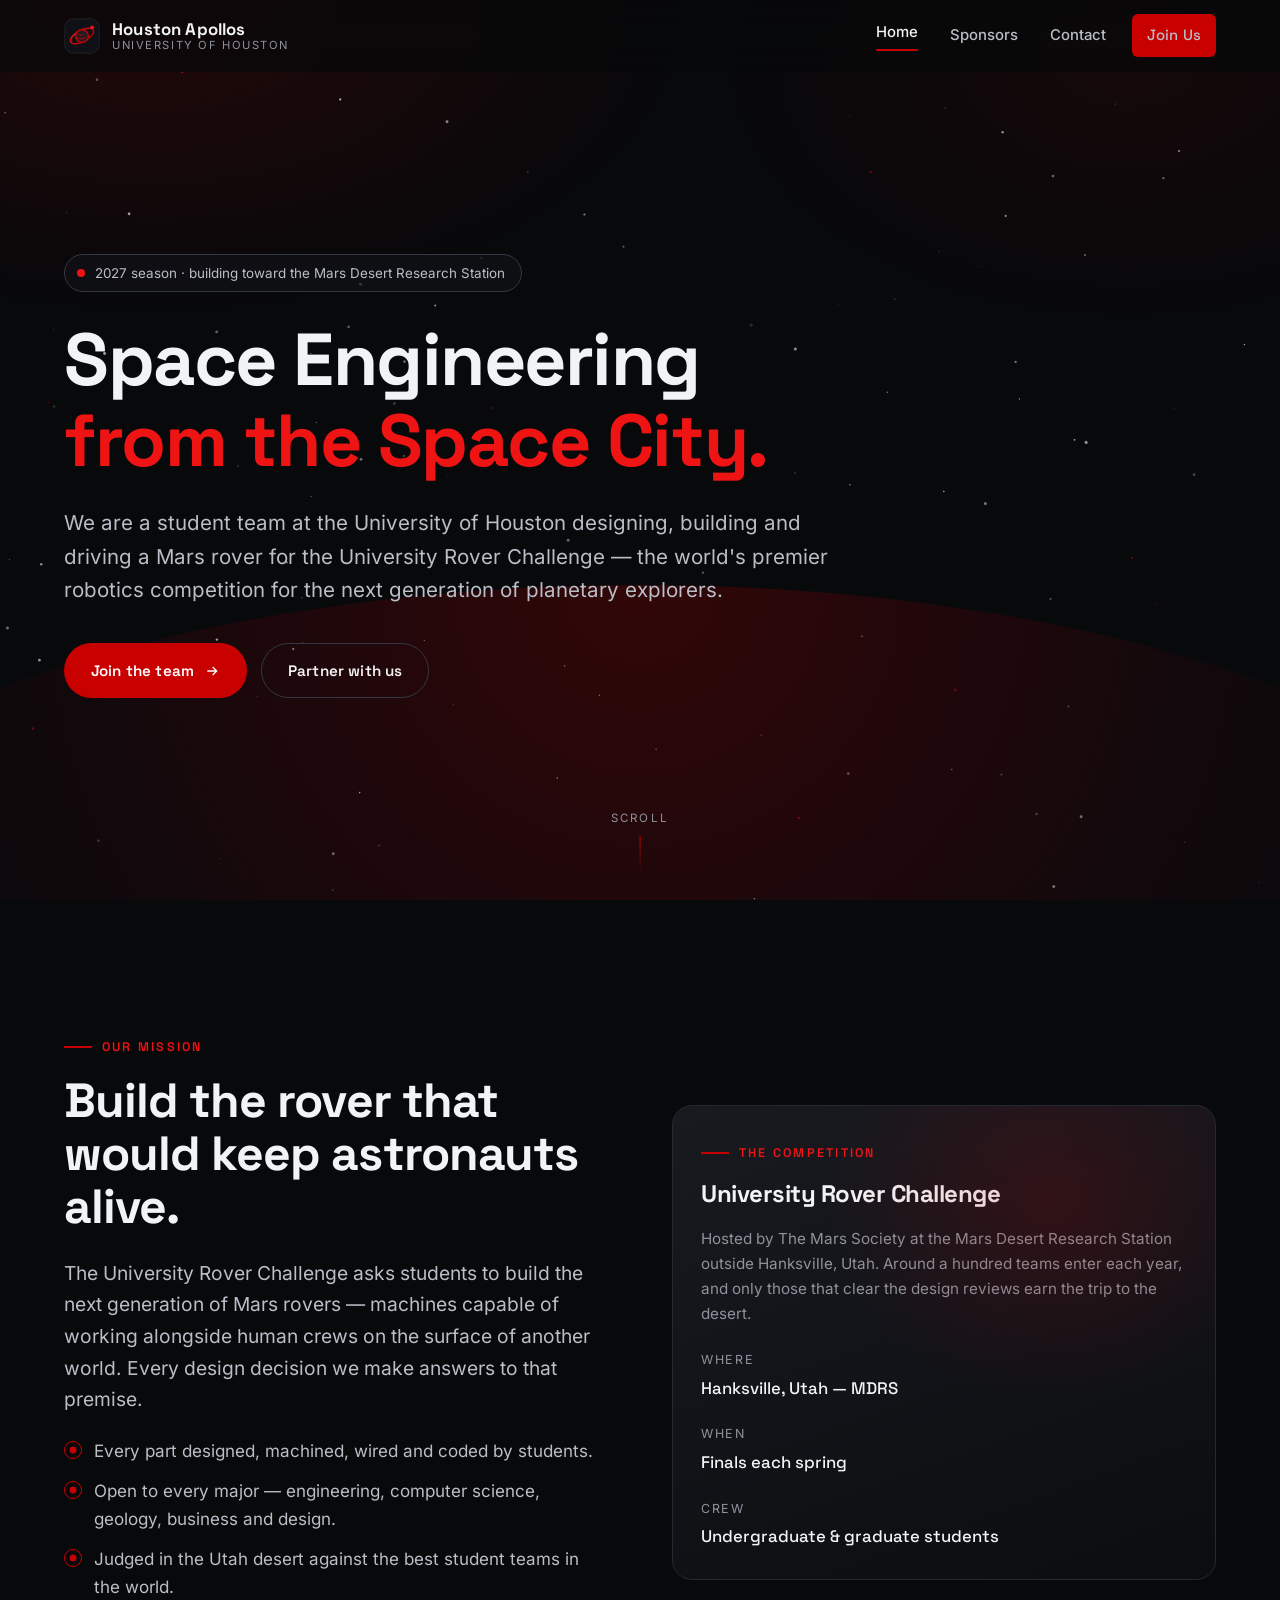
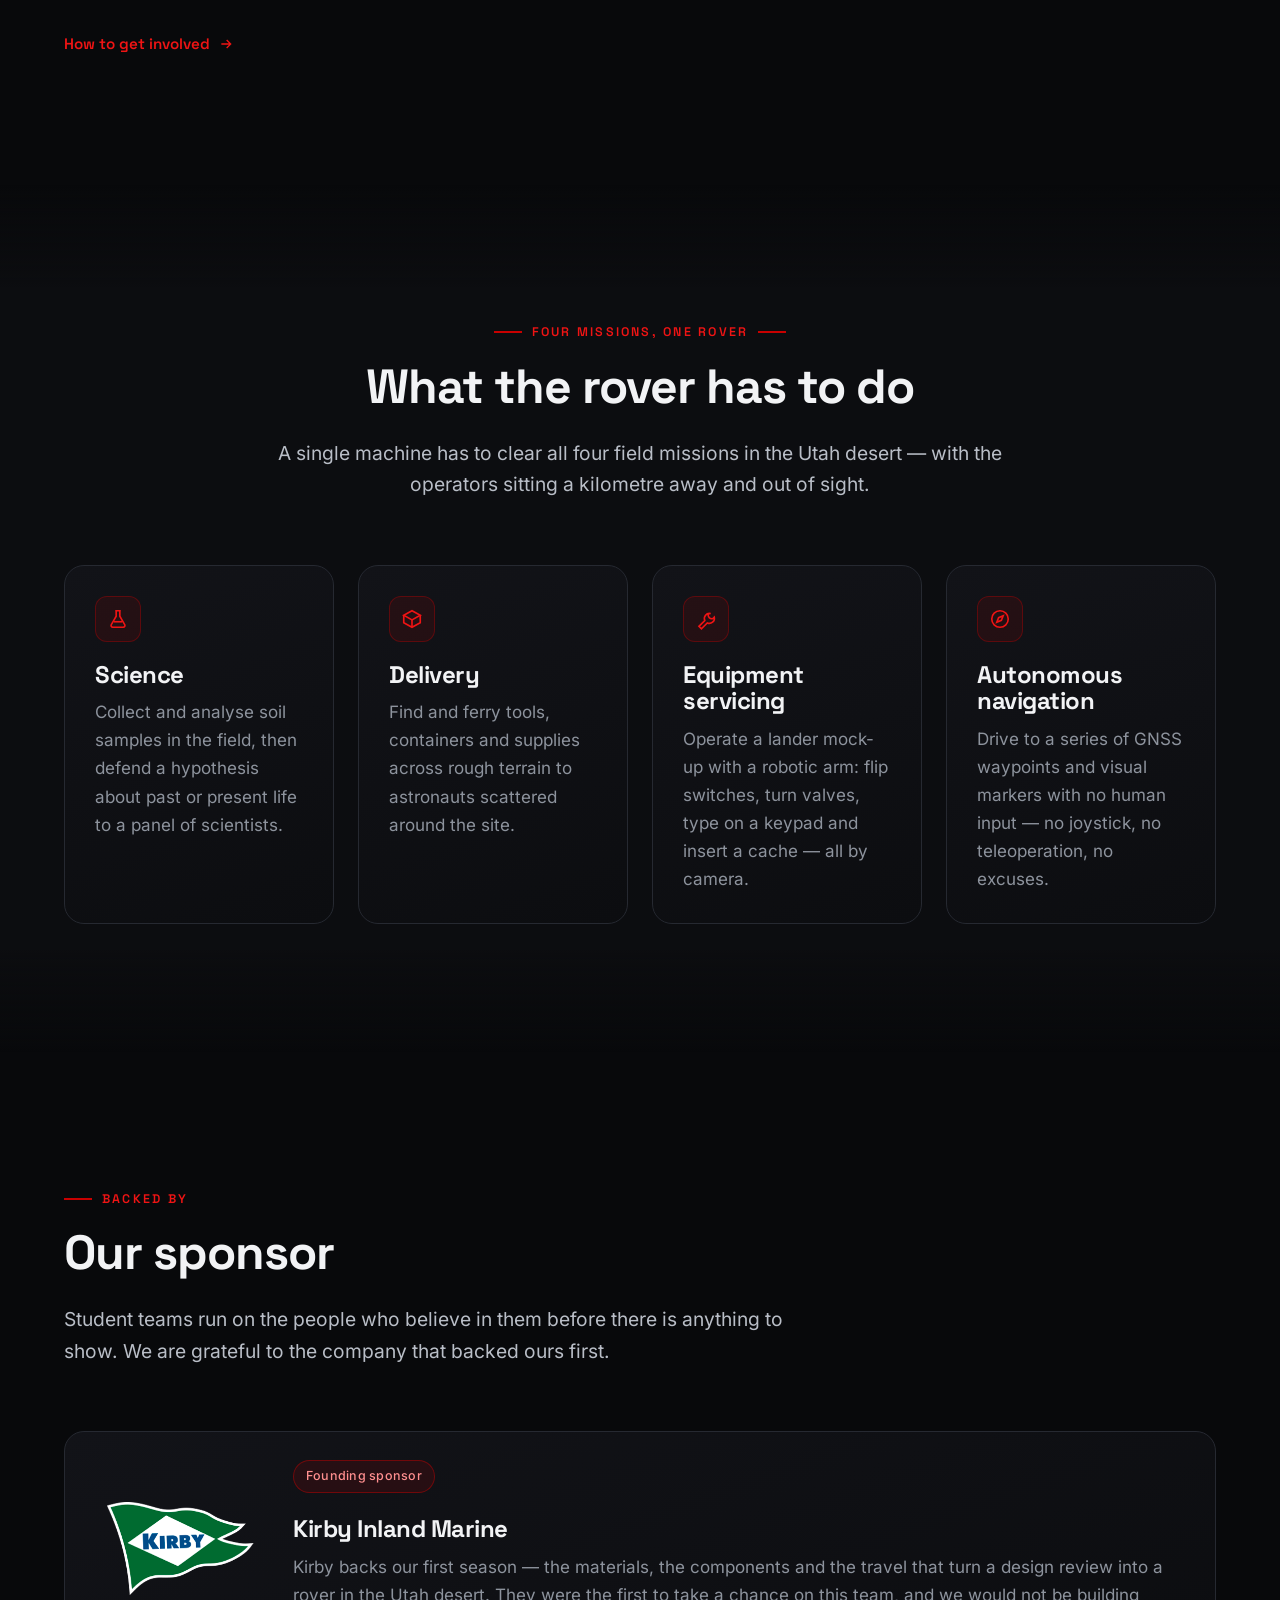
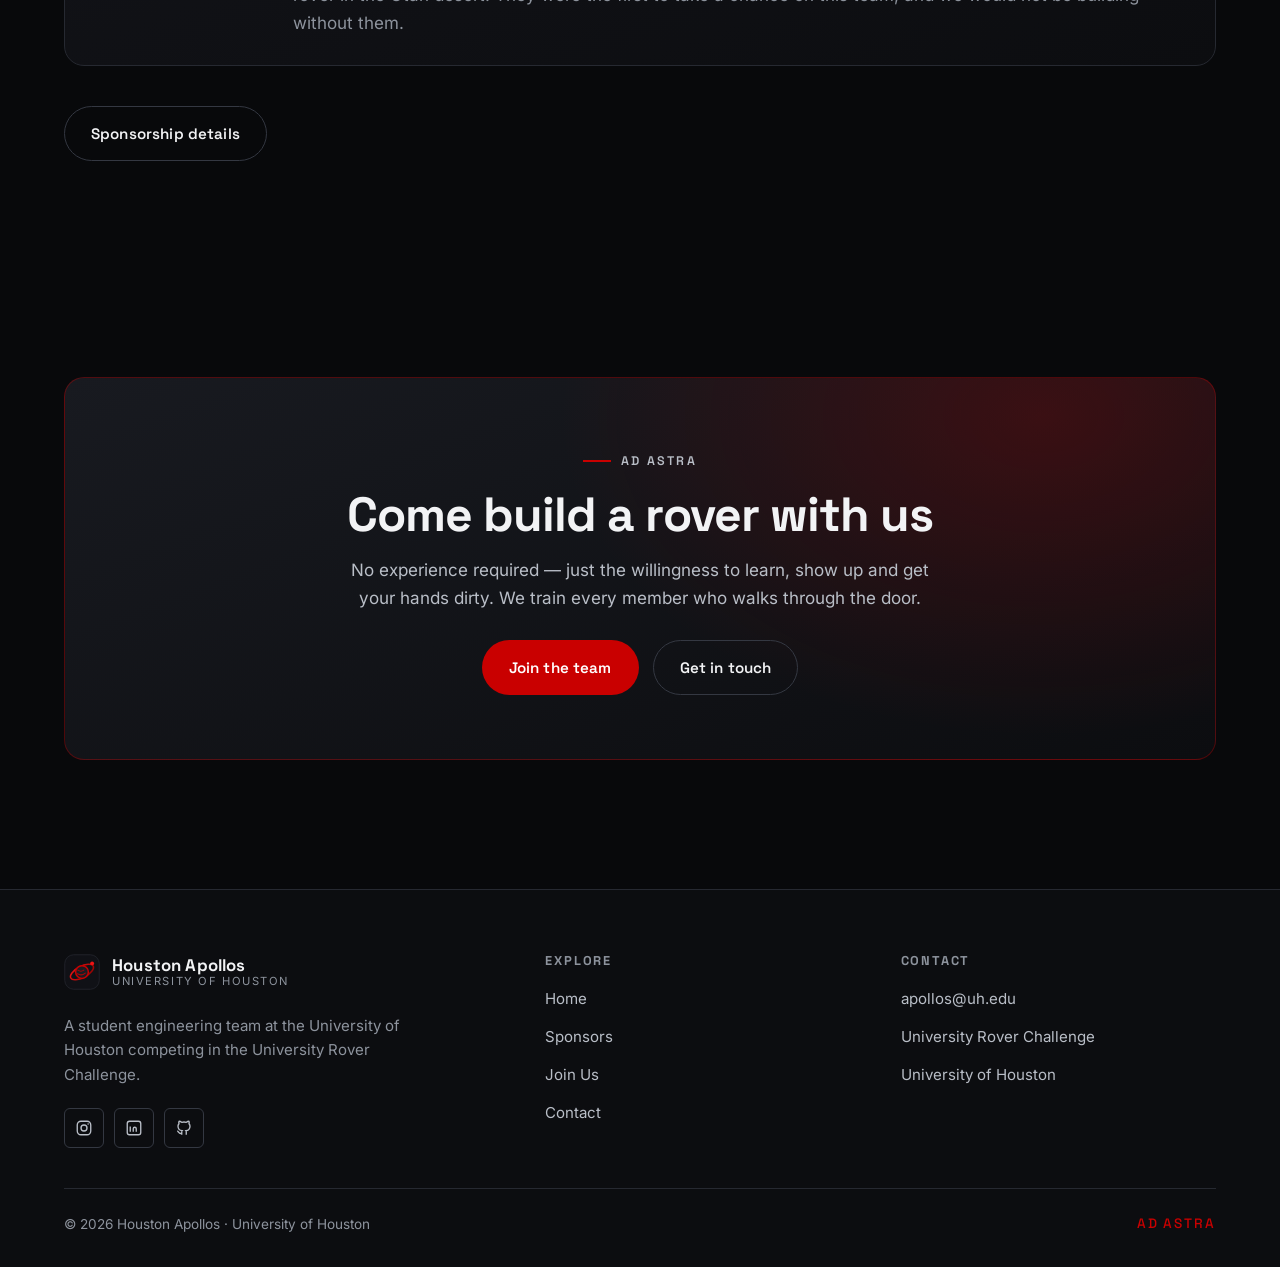
==== index.html @ 182a341e "Simplify to four pages, add Kirby Inland Marine Cuts the site back to Home, Sponsors, Join Us and Co" ====
<!doctype html>
<html lang="en">
<head>
<meta charset="utf-8">
<meta name="viewport" content="width=device-width, initial-scale=1">
<title>Houston Apollos — University of Houston Mars rover team</title>
<meta name="description" content="The University of Houston's student team building a Mars rover for the University Rover Challenge.">
<meta name="theme-color" content="#08090b">
<link rel="icon" href="assets/img/favicon.svg" type="image/svg+xml">

<!-- Social preview. EDIT: make og:image absolute once you have a domain. -->
<meta property="og:type" content="website">
<meta property="og:site_name" content="Houston Apollos">
<meta property="og:title" content="Houston Apollos — University of Houston Mars rover team">
<meta property="og:description" content="The University of Houston's student team building a Mars rover for the University Rover Challenge.">
<meta property="og:image" content="assets/img/social-card.png">
<meta property="og:image:width" content="1200">
<meta property="og:image:height" content="630">
<meta name="twitter:card" content="summary_large_image">

<link rel="preload" href="assets/fonts/inter-latin.woff2" as="font" type="font/woff2" crossorigin>
<link rel="preload" href="assets/fonts/space-grotesk-latin.woff2" as="font" type="font/woff2" crossorigin>
<link rel="stylesheet" href="assets/fonts/fonts.css">
<link rel="stylesheet" href="assets/css/style.css">
</head>
<body>
<a class="skip-link" href="#main">Skip to content</a>

<!-- ============ HEADER (keep this block in sync across all pages) ============ -->
<header class="site-header">
  <div class="container">
    <a class="brand" href="index.html">
      <img class="brand__mark" src="assets/img/logo.svg" alt="" width="36" height="36">
      <span class="brand__text">
        <span class="brand__name">Houston Apollos</span>
        <span class="brand__sub">University of Houston</span>
      </span>
    </a>
    <button class="nav-toggle" type="button" aria-expanded="false" aria-controls="primary-nav" aria-label="Open menu">
      <span></span>
    </button>
    <nav class="nav" id="primary-nav" aria-label="Primary">
      <a href="index.html" aria-current="page">Home</a>
      <a href="sponsors.html">Sponsors</a>
      <a href="contact.html">Contact</a>
      <a class="btn btn--sm header-cta" href="join.html">Join Us</a>
    </nav>
  </div>
</header>

<main id="main">

  <!-- ============ HERO ============ -->
  <section class="hero">
    <canvas class="hero__stars" aria-hidden="true"></canvas>
    <div class="container">
      <div class="hero__inner">
        <p class="hero__status">
          <span class="pulse" aria-hidden="true"></span>
          <!-- EDIT: current season status -->
          2027 season &middot; building toward the Mars Desert Research Station
        </p>
        <h1>
          Space Engineering
          <span class="accent">from the Space City.</span>
        </h1>
        <p class="hero__lead">
          We are a student team at the University of Houston designing, building and driving a
          Mars rover for the University Rover Challenge &mdash; the world's premier robotics
          competition for the next generation of planetary explorers.
        </p>
        <div class="btn-row">
          <a class="btn" href="join.html">
            Join the team
            <svg width="16" height="16" viewBox="0 0 24 24" fill="none" stroke="currentColor" stroke-width="2" aria-hidden="true"><path d="M5 12h14M13 6l6 6-6 6"/></svg>
          </a>
          <a class="btn btn--ghost" href="sponsors.html">Partner with us</a>
        </div>
      </div>
    </div>
    <a class="hero__scroll" href="#mission">
      <span>Scroll</span>
      <span class="line" aria-hidden="true"></span>
    </a>
  </section>

  <!-- ============ MISSION ============ -->
  <section class="section" id="mission">
    <div class="container">
      <div class="split">
        <div class="reveal">
          <p class="eyebrow">Our mission</p>
          <h2>Build the rover that would keep astronauts alive.</h2>
          <p class="lead">
            The University Rover Challenge asks students to build the next generation of
            Mars rovers &mdash; machines capable of working alongside human crews on the
            surface of another world. Every design decision we make answers to that premise.
          </p>
          <ul class="checklist">
            <li>Every part designed, machined, wired and coded by students.</li>
            <li>Open to every major &mdash; engineering, computer science, geology, business and design.</li>
            <li>Judged in the Utah desert against the best student teams in the world.</li>
          </ul>
          <a class="arrow-link" href="join.html">
            How to get involved
            <svg width="16" height="16" viewBox="0 0 24 24" fill="none" stroke="currentColor" stroke-width="2" aria-hidden="true"><path d="M5 12h14M13 6l6 6-6 6"/></svg>
          </a>
        </div>

        <div class="split__media reveal" data-delay="1">
          <p class="eyebrow">The competition</p>
          <h3 style="margin-bottom:18px">University Rover Challenge</h3>
          <p class="muted" style="font-size:.95rem">
            Hosted by The Mars Society at the Mars Desert Research Station outside
            Hanksville, Utah. Around a hundred teams enter each year, and only those that
            clear the design reviews earn the trip to the desert.
          </p>
          <dl class="contact-list" style="margin-top:24px">
            <div>
              <dt class="label">Where</dt>
              <dd class="value" style="margin:0">Hanksville, Utah &mdash; MDRS</dd>
            </div>
            <div>
              <dt class="label">When</dt>
              <dd class="value" style="margin:0">Finals each spring</dd>
            </div>
            <div>
              <dt class="label">Crew</dt>
              <dd class="value" style="margin:0">Undergraduate &amp; graduate students</dd>
            </div>
          </dl>
        </div>
      </div>
    </div>
  </section>

  <!-- ============ THE FOUR MISSIONS ============ -->
  <section class="section section--alt" id="missions">
    <div class="container">
      <div class="section-head section-head--center">
        <p class="eyebrow">Four missions, one rover</p>
        <h2>What the rover has to do</h2>
        <p class="lead" style="margin-inline:auto">
          A single machine has to clear all four field missions in the Utah desert &mdash;
          with the operators sitting a kilometre away and out of sight.
        </p>
      </div>

      <div class="grid grid--4">
        <article class="card reveal">
          <div class="card__icon" aria-hidden="true">
            <svg viewBox="0 0 24 24" fill="none" stroke="currentColor" stroke-width="1.8"><path d="M9 3h6M10 3v6l-5.5 9.5A2 2 0 0 0 6.2 21h11.6a2 2 0 0 0 1.7-2.5L14 9V3"/><path d="M7.5 15h9"/></svg>
          </div>
          <h3>Science</h3>
          <p class="muted">
            Collect and analyse soil samples in the field, then defend a hypothesis about
            past or present life to a panel of scientists.
          </p>
        </article>

        <article class="card reveal" data-delay="1">
          <div class="card__icon" aria-hidden="true">
            <svg viewBox="0 0 24 24" fill="none" stroke="currentColor" stroke-width="1.8"><path d="M21 8l-9-5-9 5 9 5 9-5z"/><path d="M3 8v8l9 5 9-5V8"/><path d="M12 13v8"/></svg>
          </div>
          <h3>Delivery</h3>
          <p class="muted">
            Find and ferry tools, containers and supplies across rough terrain to
            astronauts scattered around the site.
          </p>
        </article>

        <article class="card reveal" data-delay="2">
          <div class="card__icon" aria-hidden="true">
            <svg viewBox="0 0 24 24" fill="none" stroke="currentColor" stroke-width="1.8"><path d="M14.5 6.5a4 4 0 0 0 5 5L21 10a5.5 5.5 0 0 1-7.6 6.3L7 22.7 4.3 20l6.4-6.4A5.5 5.5 0 0 1 17 6l-2.5.5z"/></svg>
          </div>
          <h3>Equipment servicing</h3>
          <p class="muted">
            Operate a lander mock-up with a robotic arm: flip switches, turn valves,
            type on a keypad and insert a cache &mdash; all by camera.
          </p>
        </article>

        <article class="card reveal" data-delay="3">
          <div class="card__icon" aria-hidden="true">
            <svg viewBox="0 0 24 24" fill="none" stroke="currentColor" stroke-width="1.8"><circle cx="12" cy="12" r="9"/><path d="M15.5 8.5l-2 5-5 2 2-5 5-2z"/></svg>
          </div>
          <h3>Autonomous navigation</h3>
          <p class="muted">
            Drive to a series of GNSS waypoints and visual markers with no human input
            &mdash; no joystick, no teleoperation, no excuses.
          </p>
        </article>
      </div>
    </div>
  </section>

  <!-- ============ SPONSORS ============ -->
  <section class="section" id="sponsors">
    <div class="container">
      <div class="section-head">
        <p class="eyebrow">Backed by</p>
        <h2>Our sponsor</h2>
        <p class="lead">
          Student teams run on the people who believe in them before there is anything to
          show. We are grateful to the company that backed ours first.
        </p>
      </div>

      <div class="sponsor-wall">
        <article class="sponsor reveal">
          <a class="sponsor__logo" href="https://www.kirbycorp.com/" rel="noopener">
            <!-- EDIT: confirm the URL Kirby would like their logo to link to. -->
            <img src="assets/img/sponsors/kirby-inland-marine.png" alt="Kirby Inland Marine"
                 width="292" height="184" loading="lazy">
          </a>
          <div class="sponsor__body">
            <p class="tag tag--scarlet">Founding sponsor</p>
            <h3>Kirby Inland Marine</h3>
            <p class="muted">
              Kirby backs our first season &mdash; the materials, the components and the
              travel that turn a design review into a rover in the Utah desert. They were
              the first to take a chance on this team, and we would not be building
              without them.
            </p>
          </div>
        </article>
      </div>

      <div class="btn-row" style="margin-top:40px">
        <a class="btn btn--ghost" href="sponsors.html">Sponsorship details</a>
      </div>
    </div>
  </section>

  <!-- ============ CTA ============ -->
  <section class="section section--tight">
    <div class="container">
      <div class="cta-band reveal">
        <p class="eyebrow" style="justify-content:center">Ad astra</p>
        <h2>Come build a rover with us</h2>
        <p>
          No experience required &mdash; just the willingness to learn, show up and get your
          hands dirty. We train every member who walks through the door.
        </p>
        <div class="btn-row">
          <a class="btn" href="join.html">Join the team</a>
          <a class="btn btn--ghost" href="contact.html">Get in touch</a>
        </div>
      </div>
    </div>
  </section>

</main>

<!-- ============ FOOTER (keep this block in sync across all pages) ============ -->
<footer class="site-footer">
  <div class="container">
    <div class="footer-grid">
      <div class="footer-about">
        <a class="brand" href="index.html">
          <img class="brand__mark" src="assets/img/logo.svg" alt="" width="36" height="36">
          <span class="brand__text">
            <span class="brand__name">Houston Apollos</span>
            <span class="brand__sub">University of Houston</span>
          </span>
        </a>
        <p>
          A student engineering team at the University of Houston competing in the
          University Rover Challenge.
        </p>
        <!-- EDIT: point these at your real accounts, or delete the ones you don't use. -->
        <div class="socials">
          <a href="#" aria-label="Instagram">
            <svg viewBox="0 0 24 24" fill="none" stroke="currentColor" stroke-width="1.8"><rect x="3" y="3" width="18" height="18" rx="5"/><circle cx="12" cy="12" r="4"/><circle cx="17.5" cy="6.5" r="1" fill="currentColor" stroke="none"/></svg>
          </a>
          <a href="#" aria-label="LinkedIn">
            <svg viewBox="0 0 24 24" fill="none" stroke="currentColor" stroke-width="1.8"><rect x="3" y="3" width="18" height="18" rx="3"/><path d="M7 10v7M7 7v.01M11 17v-4a2 2 0 0 1 4 0v4"/></svg>
          </a>
          <a href="#" aria-label="GitHub">
            <svg viewBox="0 0 24 24" fill="none" stroke="currentColor" stroke-width="1.8"><path d="M9 19c-4 1.5-4-2.5-6-3m12 5v-3.5c0-1 .1-1.4-.5-2 2.8-.3 5.5-1.4 5.5-6a4.6 4.6 0 0 0-1.3-3.2 4.2 4.2 0 0 0-.1-3.2s-1.1-.3-3.5 1.3a12 12 0 0 0-6.2 0C6.5 2.8 5.4 3.1 5.4 3.1a4.2 4.2 0 0 0-.1 3.2A4.6 4.6 0 0 0 4 9.5c0 4.6 2.7 5.7 5.5 6-.6.6-.6 1.2-.5 2V21"/></svg>
          </a>
        </div>
      </div>

      <div>
        <h4>Explore</h4>
        <ul class="footer-links">
          <li><a href="index.html">Home</a></li>
          <li><a href="sponsors.html">Sponsors</a></li>
          <li><a href="join.html">Join Us</a></li>
          <li><a href="contact.html">Contact</a></li>
        </ul>
      </div>

      <div>
        <h4>Contact</h4>
        <ul class="footer-links">
          <!-- EDIT: real email address -->
          <li><a href="mailto:apollos@uh.edu">apollos@uh.edu</a></li>
          <li><a href="https://urc.marssociety.org/" rel="noopener">University Rover Challenge</a></li>
          <li><a href="https://www.uh.edu/" rel="noopener">University of Houston</a></li>
        </ul>
      </div>
    </div>

    <div class="footer-bottom">
      <span>&copy; <span data-year>2026</span> Houston Apollos &middot; University of Houston</span>
      <span class="motto">Ad astra</span>
    </div>
  </div>
</footer>

<script src="assets/js/main.js" defer></script>
</body>
</html>
---- assets/fonts/fonts.css ----
/* Self-hosted webfonts.

   No third-party CDN: the site renders identically on a locked-down campus
   network, and loading type no longer tells another server who is reading
   the page.

   Both families are variable fonts, so one file covers every weight we use
   — hence the ranges below rather than a file per weight. The latin-ext
   faces are only fetched if a visitor hits a character in that range, so
   English pages download just the two latin files (~70 KB total).

   Inter — SIL Open Font License 1.1 — https://github.com/rsms/inter
   Space Grotesk — SIL Open Font License 1.1 — https://github.com/floriankarsten/space-grotesk

   To refresh: see "Fonts" in README.md
*/

@font-face {
  font-family: 'Inter';
  font-style: normal;
  font-weight: 400 600;   /* variable weight axis */
  font-display: swap;
  src: url('inter-latin-ext.woff2') format('woff2');
  unicode-range: U+0100-02BA, U+02BD-02C5, U+02C7-02CC, U+02CE-02D7, U+02DD-02FF, U+0304, U+0308, U+0329, U+1D00-1DBF, U+1E00-1E9F, U+1EF2-1EFF, U+2020, U+20A0-20AB, U+20AD-20C0, U+2113, U+2C60-2C7F, U+A720-A7FF;
}

@font-face {
  font-family: 'Inter';
  font-style: normal;
  font-weight: 400 600;   /* variable weight axis */
  font-display: swap;
  src: url('inter-latin.woff2') format('woff2');
  unicode-range: U+0000-00FF, U+0131, U+0152-0153, U+02BB-02BC, U+02C6, U+02DA, U+02DC, U+0304, U+0308, U+0329, U+2000-206F, U+20AC, U+2122, U+2191, U+2193, U+2212, U+2215, U+FEFF, U+FFFD;
}

@font-face {
  font-family: 'Space Grotesk';
  font-style: normal;
  font-weight: 500 700;   /* variable weight axis */
  font-display: swap;
  src: url('space-grotesk-latin-ext.woff2') format('woff2');
  unicode-range: U+0100-02BA, U+02BD-02C5, U+02C7-02CC, U+02CE-02D7, U+02DD-02FF, U+0304, U+0308, U+0329, U+1D00-1DBF, U+1E00-1E9F, U+1EF2-1EFF, U+2020, U+20A0-20AB, U+20AD-20C0, U+2113, U+2C60-2C7F, U+A720-A7FF;
}

@font-face {
  font-family: 'Space Grotesk';
  font-style: normal;
  font-weight: 500 700;   /* variable weight axis */
  font-display: swap;
  src: url('space-grotesk-latin.woff2') format('woff2');
  unicode-range: U+0000-00FF, U+0131, U+0152-0153, U+02BB-02BC, U+02C6, U+02DA, U+02DC, U+0304, U+0308, U+0329, U+2000-206F, U+20AC, U+2122, U+2191, U+2193, U+2212, U+2215, U+FEFF, U+FFFD;
}
---- assets/css/style.css ----
/* ==========================================================================
   Houston Apollos — University of Houston
   Global stylesheet. No build step, no dependencies.

   Contents
   01. Tokens & reset
   02. Typography & layout primitives
   03. Buttons, tags, links
   04. Header / navigation
   05. Hero
   06. Sections & cards
   07. Sponsors
   08. Join & contact (steps, FAQ, form)
   09. Footer
   10. Motion & responsive
   ========================================================================== */

/* 01. Tokens & reset ------------------------------------------------------ */

:root {
  /* Brand red. Note: UH's official scarlet is #C8102E — this is a punchier,
     purer red chosen for the site. Put the official value back here if you
     ever need to match university brand collateral exactly; everything else
     on the site follows this one token. */
  --scarlet: #c90000;
  --scarlet-bright: #ef1414;
  --scarlet-deep: #8e0000;
  --scarlet-glow: rgba(201, 0, 0, 0.35);

  /* Neutrals */
  --black: #08090b;
  --surface-0: #0c0d10;
  --surface-1: #121318;
  --surface-2: #181a20;
  --surface-3: #1f222a;
  --border: #262931;
  --border-strong: #343842;

  /* Text */
  --text: #f2f3f5;
  --text-dim: #b9bec7;
  --muted: #8d939d;

  /* Type */
  --font-display: "Space Grotesk", "Segoe UI", system-ui, sans-serif;
  --font-body: "Inter", system-ui, -apple-system, "Segoe UI", sans-serif;

  /* Shape & depth */
  --r-sm: 6px;
  --r: 12px;
  --r-lg: 20px;
  --shadow: 0 18px 40px -20px rgba(0, 0, 0, 0.9);
  --shadow-glow: 0 0 0 1px rgba(201, 0, 0, 0.35), 0 20px 50px -25px var(--scarlet-glow);

  /* Layout */
  --container: 1200px;
  --gutter: 24px;
  --header-h: 72px;
}

*,
*::before,
*::after {
  box-sizing: border-box;
}

html {
  scroll-behavior: smooth;
  scroll-padding-top: calc(var(--header-h) + 16px);
  -webkit-text-size-adjust: 100%;
}

body {
  margin: 0;
  background-color: var(--black);
  color: var(--text);
  font-family: var(--font-body);
  font-size: 17px;
  line-height: 1.65;
  -webkit-font-smoothing: antialiased;
  overflow-x: hidden;
}

/* Faint scarlet aurora anchored to the top of every page. */
body::before {
  content: "";
  position: fixed;
  inset: 0 0 auto 0;
  height: 90vh;
  background:
    radial-gradient(60% 55% at 12% 0%, rgba(201, 0, 0, 0.14), transparent 70%),
    radial-gradient(45% 45% at 88% 8%, rgba(201, 0, 0, 0.07), transparent 70%);
  pointer-events: none;
  z-index: 0;
}

img,
svg {
  max-width: 100%;
  display: block;
}

::selection {
  background: var(--scarlet);
  color: #fff;
}

:focus-visible {
  outline: 2px solid var(--scarlet-bright);
  outline-offset: 3px;
  border-radius: 3px;
}

.skip-link {
  position: absolute;
  left: 50%;
  top: -100px;
  transform: translateX(-50%);
  z-index: 200;
  background: var(--scarlet);
  color: #fff;
  padding: 12px 20px;
  border-radius: 0 0 var(--r) var(--r);
  font-weight: 600;
  text-decoration: none;
  transition: top 0.2s ease;
}

.skip-link:focus {
  top: 0;
}

/* 02. Typography & layout primitives -------------------------------------- */

h1,
h2,
h3,
h4 {
  font-family: var(--font-display);
  font-weight: 700;
  line-height: 1.1;
  letter-spacing: -0.02em;
  margin: 0 0 0.5em;
}

h1 {
  font-size: clamp(2.6rem, 7vw, 4.6rem);
}

h2 {
  font-size: clamp(2rem, 4.2vw, 3rem);
}

h3 {
  font-size: clamp(1.25rem, 2vw, 1.5rem);
}

p {
  margin: 0 0 1.1em;
}

a {
  color: var(--scarlet-bright);
  text-decoration-color: rgba(239, 20, 20, 0.4);
  text-underline-offset: 3px;
  transition: color 0.18s ease, text-decoration-color 0.18s ease;
}

a:hover {
  color: #ff4d4d;
  text-decoration-color: currentColor;
}

.container {
  width: 100%;
  max-width: var(--container);
  margin-inline: auto;
  padding-inline: var(--gutter);
  position: relative;
  z-index: 1;
}

.section {
  padding: clamp(72px, 10vw, 128px) 0;
  position: relative;
}

.section--tight {
  padding: clamp(56px, 7vw, 88px) 0;
}

.section--alt {
  background: linear-gradient(180deg, transparent, var(--surface-0) 12%, var(--surface-0) 88%, transparent);
}

.section-head {
  max-width: 760px;
  margin-bottom: clamp(40px, 5vw, 64px);
}

.section-head--center {
  margin-inline: auto;
  text-align: center;
}

.eyebrow {
  display: inline-flex;
  align-items: center;
  gap: 10px;
  font-family: var(--font-display);
  font-size: 0.78rem;
  font-weight: 600;
  letter-spacing: 0.18em;
  text-transform: uppercase;
  color: var(--scarlet-bright);
  margin-bottom: 18px;
}

.eyebrow::before {
  content: "";
  width: 28px;
  height: 2px;
  background: var(--scarlet);
  flex: none;
}

.section-head--center .eyebrow::after {
  content: "";
  width: 28px;
  height: 2px;
  background: var(--scarlet);
  flex: none;
}

.lead {
  font-size: clamp(1.05rem, 1.6vw, 1.2rem);
  color: var(--text-dim);
  max-width: 68ch;
}

.muted {
  color: var(--muted);
}

.grid {
  display: grid;
  gap: 24px;
}

.grid--2 {
  grid-template-columns: repeat(auto-fit, minmax(300px, 1fr));
}

.grid--3 {
  grid-template-columns: repeat(auto-fit, minmax(280px, 1fr));
}

.grid--4 {
  grid-template-columns: repeat(auto-fit, minmax(210px, 1fr));
}

/* 03. Buttons, tags, links ------------------------------------------------ */

.btn {
  --btn-bg: var(--scarlet);
  --btn-fg: #fff;
  display: inline-flex;
  align-items: center;
  justify-content: center;
  gap: 10px;
  padding: 14px 26px;
  border: 1px solid transparent;
  border-radius: 999px;
  background: var(--btn-bg);
  color: var(--btn-fg);
  font-family: var(--font-display);
  font-size: 0.95rem;
  font-weight: 600;
  letter-spacing: 0.01em;
  text-decoration: none;
  cursor: pointer;
  transition: transform 0.18s ease, box-shadow 0.18s ease, background 0.18s ease, border-color 0.18s ease;
}

.btn:hover {
  color: var(--btn-fg);
  transform: translateY(-2px);
  box-shadow: 0 14px 30px -14px var(--scarlet-glow);
}

.btn:active {
  transform: translateY(0);
}

.btn--ghost {
  --btn-bg: transparent;
  --btn-fg: var(--text);
  border-color: var(--border-strong);
}

.btn--ghost:hover {
  border-color: var(--scarlet);
  background: rgba(201, 0, 0, 0.08);
}

.btn--sm {
  padding: 10px 18px;
  font-size: 0.85rem;
}

.btn-row {
  display: flex;
  flex-wrap: wrap;
  gap: 14px;
  align-items: center;
}

.arrow-link {
  display: inline-flex;
  align-items: center;
  gap: 8px;
  font-family: var(--font-display);
  font-weight: 600;
  font-size: 0.95rem;
  text-decoration: none;
}

.arrow-link svg {
  transition: transform 0.18s ease;
}

.arrow-link:hover svg {
  transform: translateX(4px);
}

.tag {
  display: inline-block;
  padding: 5px 12px;
  border: 1px solid var(--border-strong);
  border-radius: 999px;
  background: var(--surface-2);
  color: var(--text-dim);
  font-size: 0.78rem;
  font-weight: 500;
  letter-spacing: 0.02em;
}

.tag--scarlet {
  border-color: rgba(201, 0, 0, 0.45);
  background: rgba(201, 0, 0, 0.12);
  color: #ff8f8f;
}

.tag-row {
  display: flex;
  flex-wrap: wrap;
  gap: 8px;
}

/* 04. Header / navigation ------------------------------------------------- */

.site-header {
  position: sticky;
  top: 0;
  z-index: 100;
  height: var(--header-h);
  display: flex;
  align-items: center;
  background: rgba(8, 9, 11, 0.72);
  backdrop-filter: blur(14px);
  -webkit-backdrop-filter: blur(14px);
  border-bottom: 1px solid transparent;
  transition: border-color 0.25s ease, background 0.25s ease;
}

.site-header.is-scrolled {
  border-bottom-color: var(--border);
  background: rgba(8, 9, 11, 0.92);
}

.site-header .container {
  display: flex;
  align-items: center;
  justify-content: space-between;
  gap: 24px;
}

.brand {
  display: inline-flex;
  align-items: center;
  gap: 12px;
  text-decoration: none;
  color: var(--text);
}

.brand:hover {
  color: var(--text);
}

.brand__mark {
  width: 36px;
  height: 36px;
  flex: none;
}

.brand__text {
  display: flex;
  flex-direction: column;
  line-height: 1.1;
}

.brand__name {
  font-family: var(--font-display);
  font-weight: 700;
  font-size: 1.05rem;
  letter-spacing: 0.01em;
}

.brand__sub {
  font-size: 0.7rem;
  letter-spacing: 0.14em;
  text-transform: uppercase;
  color: var(--muted);
}

.nav {
  display: flex;
  align-items: center;
  gap: 4px;
}

.nav a {
  padding: 8px 14px;
  border-radius: var(--r-sm);
  color: var(--text-dim);
  font-size: 0.93rem;
  font-weight: 500;
  text-decoration: none;
  transition: color 0.18s ease, background 0.18s ease;
}

.nav a:hover {
  color: var(--text);
  background: var(--surface-2);
}

.nav a[aria-current="page"] {
  color: var(--text);
}

.nav a[aria-current="page"]::after {
  content: "";
  display: block;
  height: 2px;
  margin-top: 4px;
  background: var(--scarlet);
  border-radius: 2px;
}

.header-cta {
  margin-left: 8px;
}

.nav-toggle {
  display: none;
  width: 44px;
  height: 44px;
  padding: 0;
  border: 1px solid var(--border-strong);
  border-radius: var(--r-sm);
  background: var(--surface-1);
  color: var(--text);
  cursor: pointer;
  align-items: center;
  justify-content: center;
}

.nav-toggle span {
  position: relative;
  display: block;
  width: 18px;
  height: 2px;
  background: currentColor;
  transition: background 0.2s ease;
}

.nav-toggle span::before,
.nav-toggle span::after {
  content: "";
  position: absolute;
  left: 0;
  width: 18px;
  height: 2px;
  background: currentColor;
  transition: transform 0.24s ease;
}

.nav-toggle span::before {
  top: -6px;
}

.nav-toggle span::after {
  top: 6px;
}

.nav-toggle[aria-expanded="true"] span {
  background: transparent;
}

.nav-toggle[aria-expanded="true"] span::before {
  transform: translateY(6px) rotate(45deg);
}

.nav-toggle[aria-expanded="true"] span::after {
  transform: translateY(-6px) rotate(-45deg);
}

/* 05. Hero ---------------------------------------------------------------- */

.hero {
  position: relative;
  min-height: calc(100svh - var(--header-h));
  display: flex;
  align-items: center;
  padding: 80px 0 100px;
  overflow: hidden;
}

.hero__stars {
  position: absolute;
  inset: 0;
  width: 100%;
  height: 100%;
  z-index: 0;
  opacity: 0.85;
}

/* Martian horizon glow at the base of the hero. */
.hero::after {
  content: "";
  position: absolute;
  left: 50%;
  bottom: -55vh;
  transform: translateX(-50%);
  width: 150vw;
  height: 90vh;
  border-radius: 50%;
  background: radial-gradient(circle at 50% 0%, rgba(201, 0, 0, 0.22), rgba(140, 10, 31, 0.08) 45%, transparent 70%);
  pointer-events: none;
  z-index: 0;
}

.hero .container {
  z-index: 2;
}

.hero__inner {
  max-width: 900px;
}

.hero__status {
  display: inline-flex;
  align-items: center;
  gap: 10px;
  padding: 7px 16px 7px 12px;
  border: 1px solid var(--border-strong);
  border-radius: 999px;
  background: rgba(18, 19, 24, 0.7);
  font-size: 0.84rem;
  color: var(--text-dim);
  margin-bottom: 28px;
}

.pulse {
  width: 8px;
  height: 8px;
  border-radius: 50%;
  background: var(--scarlet-bright);
  box-shadow: 0 0 0 0 var(--scarlet-glow);
  animation: pulse 2.4s infinite;
  flex: none;
}

@keyframes pulse {
  0% { box-shadow: 0 0 0 0 rgba(239, 20, 20, 0.55); }
  70% { box-shadow: 0 0 0 12px rgba(239, 20, 20, 0); }
  100% { box-shadow: 0 0 0 0 rgba(239, 20, 20, 0); }
}

.hero h1 {
  margin-bottom: 24px;
}

.hero h1 .accent {
  color: var(--scarlet-bright);
  display: block;
}

.hero__lead {
  font-size: clamp(1.05rem, 1.8vw, 1.28rem);
  color: var(--text-dim);
  max-width: 60ch;
  margin-bottom: 36px;
}

.hero__scroll {
  position: absolute;
  left: 50%;
  bottom: 28px;
  transform: translateX(-50%);
  z-index: 2;
  display: inline-flex;
  flex-direction: column;
  align-items: center;
  gap: 8px;
  font-size: 0.72rem;
  letter-spacing: 0.2em;
  text-transform: uppercase;
  color: var(--muted);
  text-decoration: none;
}

.hero__scroll:hover {
  color: var(--text);
}

.hero__scroll .line {
  width: 1px;
  height: 36px;
  background: linear-gradient(to bottom, var(--scarlet), transparent);
  animation: drift 2.2s ease-in-out infinite;
}

@keyframes drift {
  0%, 100% { opacity: 0.35; transform: scaleY(0.7); transform-origin: top; }
  50% { opacity: 1; transform: scaleY(1); transform-origin: top; }
}

/* Page banner for interior pages */
.page-hero {
  position: relative;
  padding: clamp(72px, 10vw, 128px) 0 clamp(48px, 6vw, 72px);
  border-bottom: 1px solid var(--border);
  overflow: hidden;
}

.page-hero::after {
  content: "";
  position: absolute;
  inset: 0;
  background-image:
    linear-gradient(rgba(255, 255, 255, 0.025) 1px, transparent 1px),
    linear-gradient(90deg, rgba(255, 255, 255, 0.025) 1px, transparent 1px);
  background-size: 64px 64px;
  mask-image: radial-gradient(70% 70% at 50% 40%, #000, transparent);
  -webkit-mask-image: radial-gradient(70% 70% at 50% 40%, #000, transparent);
  pointer-events: none;
}

.page-hero .container {
  z-index: 1;
}

.page-hero h1 {
  font-size: clamp(2.2rem, 5.5vw, 3.6rem);
  max-width: 18ch;
}

/* 06. Sections & cards ---------------------------------------------------- */

.card {
  position: relative;
  padding: 30px;
  border: 1px solid var(--border);
  border-radius: var(--r-lg);
  background: linear-gradient(160deg, var(--surface-1), var(--surface-0));
  transition: transform 0.25s ease, border-color 0.25s ease, box-shadow 0.25s ease;
}

.card:hover {
  transform: translateY(-4px);
  border-color: rgba(201, 0, 0, 0.4);
  box-shadow: var(--shadow-glow);
}

.card h3 {
  margin-bottom: 10px;
}

.card p:last-child {
  margin-bottom: 0;
}

.card__icon {
  width: 46px;
  height: 46px;
  display: grid;
  place-items: center;
  margin-bottom: 20px;
  border: 1px solid rgba(201, 0, 0, 0.35);
  border-radius: var(--r);
  background: rgba(201, 0, 0, 0.1);
  color: var(--scarlet-bright);
}

.card__icon svg {
  width: 22px;
  height: 22px;
}

.card__num {
  font-family: var(--font-display);
  font-size: 0.8rem;
  font-weight: 700;
  letter-spacing: 0.16em;
  color: var(--scarlet);
  margin-bottom: 14px;
}

.card--link {
  text-decoration: none;
  color: inherit;
  display: block;
}

.card--link:hover {
  color: inherit;
}

/* Split feature block: text + visual */
.split {
  display: grid;
  grid-template-columns: repeat(auto-fit, minmax(340px, 1fr));
  gap: clamp(32px, 5vw, 64px);
  align-items: center;
}

.split__media {
  position: relative;
  border: 1px solid var(--border);
  border-radius: var(--r-lg);
  background: linear-gradient(160deg, var(--surface-2), var(--surface-0));
  padding: 28px;
  overflow: hidden;
}

.split__media::before {
  content: "";
  position: absolute;
  inset: 0;
  background: radial-gradient(60% 60% at 70% 20%, rgba(201, 0, 0, 0.16), transparent 70%);
  pointer-events: none;
}

.checklist {
  list-style: none;
  margin: 0 0 28px;
  padding: 0;
  display: grid;
  gap: 12px;
}

.checklist li {
  display: flex;
  gap: 12px;
  align-items: flex-start;
  color: var(--text-dim);
}

.checklist li::before {
  content: "";
  flex: none;
  width: 18px;
  height: 18px;
  margin-top: 4px;
  border-radius: 50%;
  border: 1px solid var(--scarlet);
  background:
    radial-gradient(circle, var(--scarlet) 0 3px, transparent 4px);
}

/* Call-to-action banner */
.cta-band {
  position: relative;
  border: 1px solid rgba(201, 0, 0, 0.35);
  border-radius: var(--r-lg);
  padding: clamp(36px, 6vw, 64px);
  background:
    radial-gradient(70% 140% at 85% 10%, rgba(201, 0, 0, 0.22), transparent 60%),
    linear-gradient(160deg, var(--surface-2), var(--surface-0));
  overflow: hidden;
  text-align: center;
}

.cta-band h2 {
  margin-bottom: 14px;
}

.cta-band p {
  color: var(--text-dim);
  max-width: 56ch;
  margin-inline: auto;
}

.cta-band .btn-row {
  justify-content: center;
  margin-top: 28px;
}

/* 07. Sponsors ------------------------------------------------------------ */

/* One sponsor per row at full width, two up once there is room. Built to
   look right with a single logo in it, since that is where every team
   starts. */
.sponsor-wall {
  display: grid;
  gap: 24px;
  grid-template-columns: repeat(auto-fit, minmax(min(100%, 420px), 1fr));
}

.sponsor {
  display: flex;
  align-items: center;
  gap: 28px;
  padding: 28px 32px;
  border: 1px solid var(--border);
  border-radius: var(--r-lg);
  background: linear-gradient(160deg, var(--surface-1), var(--surface-0));
  transition: border-color 0.25s ease, box-shadow 0.25s ease;
}

.sponsor:hover {
  border-color: rgba(201, 0, 0, 0.4);
  box-shadow: var(--shadow-glow);
}

/* Logos keep their own colours; the panel just gives them breathing room. */
.sponsor__logo {
  flex: none;
  display: grid;
  place-items: center;
  width: 168px;
  padding: 10px;
}

.sponsor__logo img {
  width: 100%;
  height: auto;
}

.sponsor__body h3 {
  margin: 10px 0 10px;
}

.sponsor__body p:last-child {
  margin-bottom: 0;
}

@media (max-width: 560px) {
  .sponsor {
    flex-direction: column;
    align-items: flex-start;
    gap: 18px;
  }

  .sponsor__logo {
    width: 150px;
    padding-left: 0;
  }
}

.tier {
  position: relative;
  padding: 32px 30px;
  border: 1px solid var(--border);
  border-radius: var(--r-lg);
  background: linear-gradient(160deg, var(--surface-1), var(--surface-0));
  display: flex;
  flex-direction: column;
}

.tier--featured {
  border-color: rgba(201, 0, 0, 0.5);
  box-shadow: var(--shadow-glow);
}

.tier__badge {
  position: absolute;
  top: -12px;
  left: 30px;
  padding: 4px 12px;
  border-radius: 999px;
  background: var(--scarlet);
  color: #fff;
  font-family: var(--font-display);
  font-size: 0.7rem;
  font-weight: 700;
  letter-spacing: 0.12em;
  text-transform: uppercase;
}

.tier__name {
  font-family: var(--font-display);
  font-size: 1.3rem;
  font-weight: 700;
  margin: 0 0 4px;
}

.tier__amount {
  font-family: var(--font-display);
  font-size: 2rem;
  font-weight: 700;
  color: var(--scarlet-bright);
  line-height: 1;
  margin: 8px 0 20px;
}

.tier__amount small {
  font-size: 0.85rem;
  font-weight: 500;
  color: var(--muted);
  display: block;
  margin-top: 6px;
  letter-spacing: 0.04em;
}

.tier ul {
  list-style: none;
  margin: 0 0 24px;
  padding: 0;
  display: grid;
  gap: 10px;
  flex: 1;
}

.tier li {
  display: flex;
  gap: 10px;
  align-items: flex-start;
  font-size: 0.93rem;
  color: var(--text-dim);
}

.tier li::before {
  content: "";
  flex: none;
  width: 16px;
  height: 16px;
  margin-top: 4px;
  border-radius: 50%;
  background: rgba(201, 0, 0, 0.18);
  border: 1px solid rgba(201, 0, 0, 0.5);
}

/* 08. Join & contact ----------------------------------------------------------- */

.steps {
  counter-reset: step;
  display: grid;
  gap: 20px;
}

.step {
  position: relative;
  padding: 26px 28px 26px 84px;
  border: 1px solid var(--border);
  border-radius: var(--r-lg);
  background: var(--surface-0);
}

.step::before {
  counter-increment: step;
  content: counter(step, decimal-leading-zero);
  position: absolute;
  left: 28px;
  top: 26px;
  font-family: var(--font-display);
  font-size: 1.5rem;
  font-weight: 700;
  color: rgba(201, 0, 0, 0.85);
}

.step h3 {
  font-size: 1.1rem;
  margin-bottom: 6px;
}

.step p {
  color: var(--text-dim);
  margin: 0;
}

.faq {
  border: 1px solid var(--border);
  border-radius: var(--r);
  background: var(--surface-0);
  margin-bottom: 12px;
  overflow: hidden;
}

.faq summary {
  padding: 20px 24px;
  cursor: pointer;
  font-family: var(--font-display);
  font-weight: 600;
  list-style: none;
  display: flex;
  justify-content: space-between;
  align-items: center;
  gap: 16px;
  transition: color 0.18s ease;
}

.faq summary::-webkit-details-marker {
  display: none;
}

.faq summary:hover {
  color: var(--scarlet-bright);
}

.faq summary::after {
  content: "+";
  font-size: 1.4rem;
  font-weight: 400;
  color: var(--scarlet);
  line-height: 1;
  transition: transform 0.2s ease;
}

.faq[open] summary::after {
  transform: rotate(45deg);
}

.faq__body {
  padding: 0 24px 22px;
  color: var(--text-dim);
}

.faq__body p:last-child {
  margin-bottom: 0;
}

.form {
  display: grid;
  gap: 18px;
}

.field {
  display: grid;
  gap: 8px;
}

.field label {
  font-size: 0.88rem;
  font-weight: 500;
  color: var(--text-dim);
}

.field input,
.field select,
.field textarea {
  width: 100%;
  padding: 13px 16px;
  border: 1px solid var(--border-strong);
  border-radius: var(--r-sm);
  background: var(--surface-1);
  color: var(--text);
  font-family: inherit;
  font-size: 0.96rem;
  transition: border-color 0.18s ease, background 0.18s ease;
}

.field textarea {
  min-height: 140px;
  resize: vertical;
}

.field input:focus,
.field select:focus,
.field textarea:focus {
  border-color: var(--scarlet);
  background: var(--surface-2);
  outline: none;
}

.field input::placeholder,
.field textarea::placeholder {
  color: #6b7079;
}

.form__note {
  font-size: 0.85rem;
  color: var(--muted);
}

.contact-list {
  list-style: none;
  margin: 0;
  padding: 0;
  display: grid;
  gap: 22px;
}

.contact-list dt,
.contact-list .label {
  font-size: 0.78rem;
  letter-spacing: 0.14em;
  text-transform: uppercase;
  color: var(--muted);
  margin-bottom: 4px;
}

.contact-list .value {
  font-family: var(--font-display);
  font-size: 1.05rem;
}

/* 09. Footer -------------------------------------------------------------- */

.site-footer {
  position: relative;
  z-index: 1;
  border-top: 1px solid var(--border);
  background: var(--surface-0);
  padding: 64px 0 32px;
  margin-top: 40px;
}

.footer-grid {
  display: grid;
  grid-template-columns: 1.4fr 1fr 1fr;
  gap: 40px;
  padding-bottom: 40px;
  border-bottom: 1px solid var(--border);
}

.footer-grid h4 {
  font-size: 0.8rem;
  letter-spacing: 0.14em;
  text-transform: uppercase;
  color: var(--muted);
  margin-bottom: 16px;
}

.footer-links {
  list-style: none;
  margin: 0;
  padding: 0;
  display: grid;
  gap: 10px;
}

.footer-links a {
  color: var(--text-dim);
  text-decoration: none;
  font-size: 0.94rem;
}

.footer-links a:hover {
  color: var(--scarlet-bright);
}

.footer-about p {
  color: var(--muted);
  font-size: 0.94rem;
  max-width: 40ch;
  margin: 16px 0 0;
}

.socials {
  display: flex;
  gap: 10px;
  margin-top: 20px;
}

.socials a {
  width: 40px;
  height: 40px;
  display: grid;
  place-items: center;
  border: 1px solid var(--border-strong);
  border-radius: var(--r-sm);
  color: var(--text-dim);
  transition: color 0.18s ease, border-color 0.18s ease, background 0.18s ease;
}

.socials a:hover {
  color: #fff;
  border-color: var(--scarlet);
  background: rgba(201, 0, 0, 0.12);
}

.socials svg {
  width: 18px;
  height: 18px;
}

.footer-bottom {
  display: flex;
  flex-wrap: wrap;
  justify-content: space-between;
  gap: 12px;
  padding-top: 24px;
  font-size: 0.85rem;
  color: var(--muted);
}

.footer-bottom .motto {
  font-family: var(--font-display);
  letter-spacing: 0.14em;
  text-transform: uppercase;
  color: var(--scarlet);
}

/* 10. Motion & responsive -------------------------------------------------- */

.reveal {
  opacity: 0;
  transform: translateY(18px);
  transition: opacity 0.7s cubic-bezier(0.22, 1, 0.36, 1), transform 0.7s cubic-bezier(0.22, 1, 0.36, 1);
  will-change: opacity, transform;
}

.reveal.is-visible {
  opacity: 1;
  transform: none;
}

.reveal[data-delay="1"] { transition-delay: 0.08s; }
.reveal[data-delay="2"] { transition-delay: 0.16s; }
.reveal[data-delay="3"] { transition-delay: 0.24s; }

@media (max-width: 900px) {
  .footer-grid {
    grid-template-columns: 1fr 1fr;
  }

  .footer-about {
    grid-column: 1 / -1;
  }
}

@media (max-width: 760px) {
  :root {
    --gutter: 16px;
  }

  body {
    font-size: 16px;
  }

  .nav-toggle {
    display: inline-flex;
  }

  .nav {
    position: fixed;
    inset: var(--header-h) 0 auto 0;
    flex-direction: column;
    align-items: stretch;
    gap: 2px;
    padding: 16px var(--gutter) 28px;
    /* Fully opaque: the hero sits directly behind the drawer. */
    background: #0a0b0e;
    border-bottom: 1px solid var(--border);
    box-shadow: 0 24px 40px -20px rgba(0, 0, 0, 0.95);
    max-height: calc(100svh - var(--header-h));
    overflow-y: auto;
    transform: translateY(-12px);
    opacity: 0;
    visibility: hidden;
    transition: opacity 0.2s ease, transform 0.2s ease, visibility 0.2s;
  }

  .nav.is-open {
    opacity: 1;
    visibility: visible;
    transform: none;
  }

  .nav a {
    padding: 14px 8px;
    font-size: 1.05rem;
    border-bottom: 1px solid var(--border);
    border-radius: 0;
  }

  .nav a[aria-current="page"]::after {
    display: none;
  }

  .nav a[aria-current="page"] {
    color: var(--scarlet-bright);
  }

  .nav .btn {
    margin-top: 16px;
    padding: 15px 22px;
    border-bottom: 0;
    border-radius: 999px;
    color: #fff;
  }

  .hero {
    min-height: auto;
    padding: 56px 0 96px;
  }

  .hero__scroll {
    display: none;
  }

  .footer-grid {
    grid-template-columns: 1fr;
    gap: 32px;
  }

  .step {
    padding: 64px 22px 24px;
  }

  .step::before {
    left: 22px;
    top: 22px;
  }
}

@media (prefers-reduced-motion: reduce) {
  html {
    scroll-behavior: auto;
  }

  *,
  *::before,
  *::after {
    animation-duration: 0.001ms !important;
    animation-iteration-count: 1 !important;
    transition-duration: 0.001ms !important;
  }

  .reveal {
    opacity: 1;
    transform: none;
  }
}

@media print {
  .site-header,
  .hero__stars,
  .hero__scroll,
  .site-footer .socials {
    display: none !important;
  }

  body {
    background: #fff;
    color: #000;
  }
}
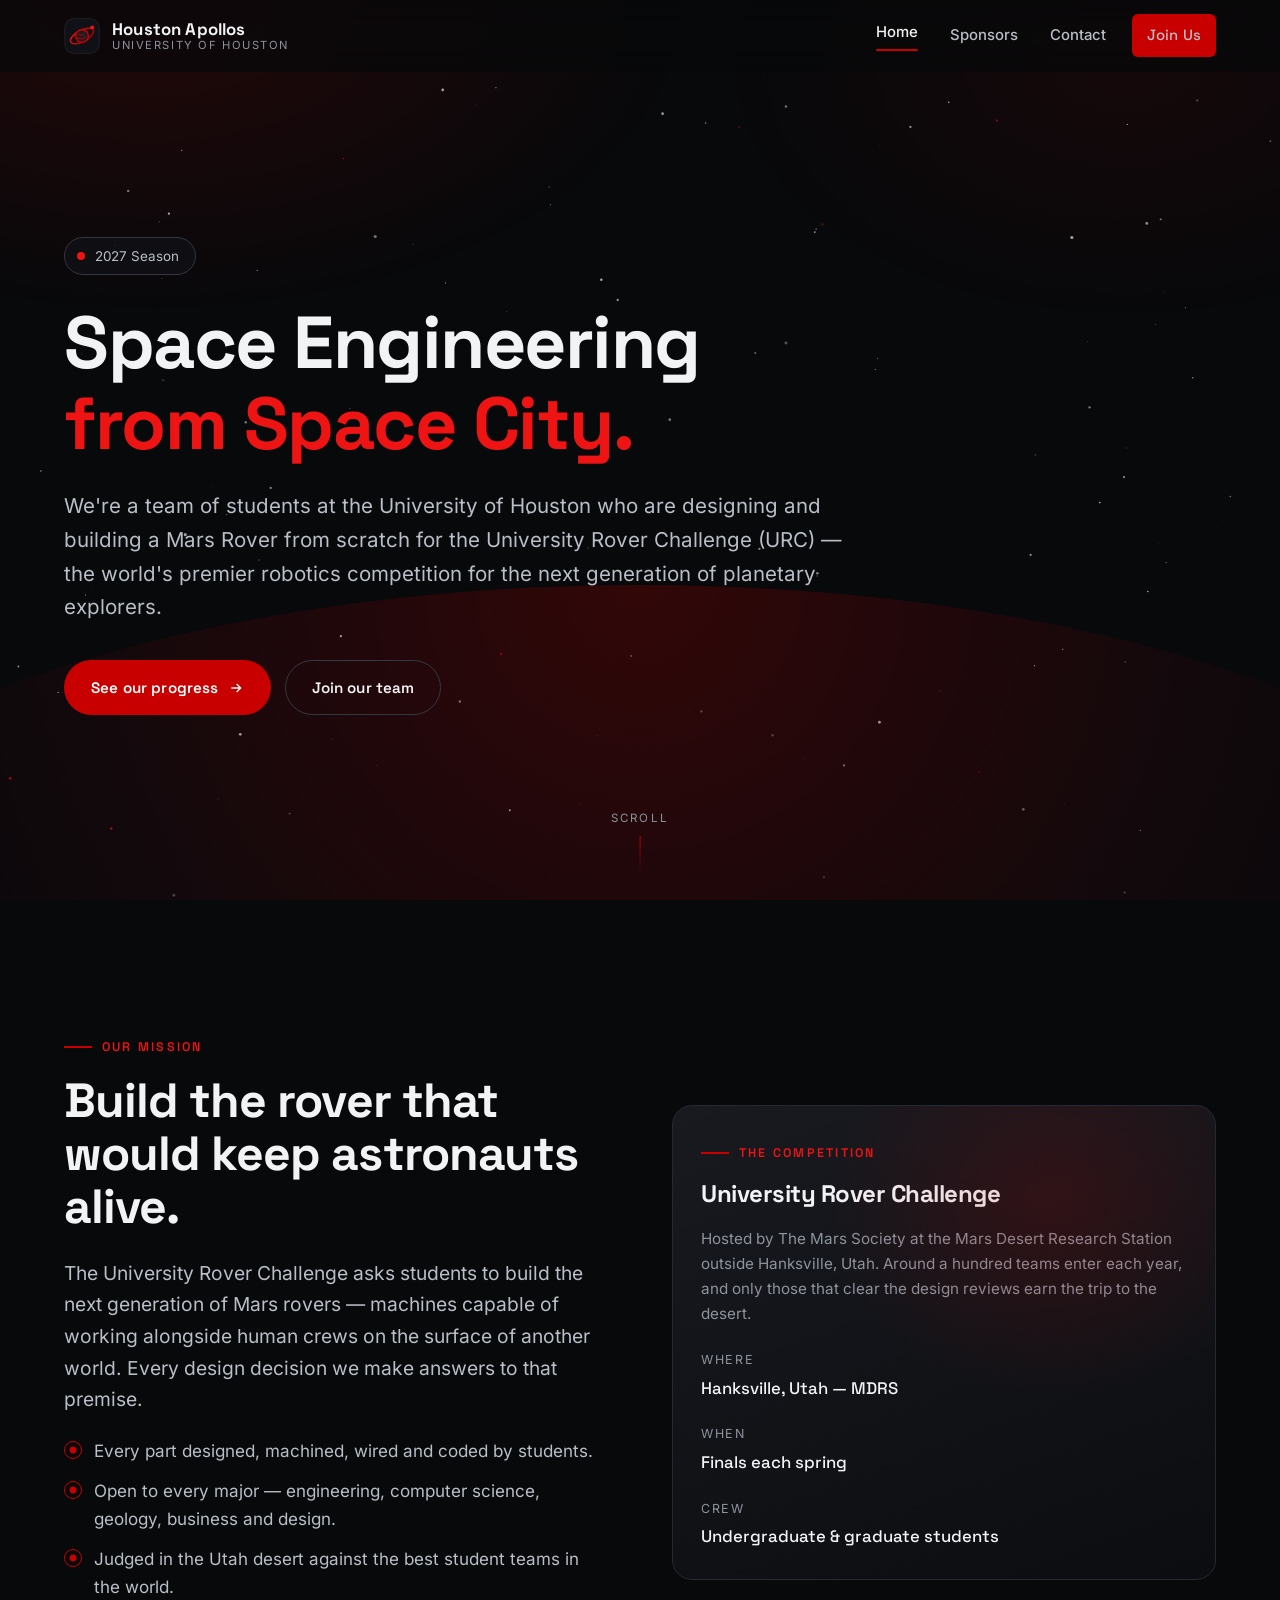
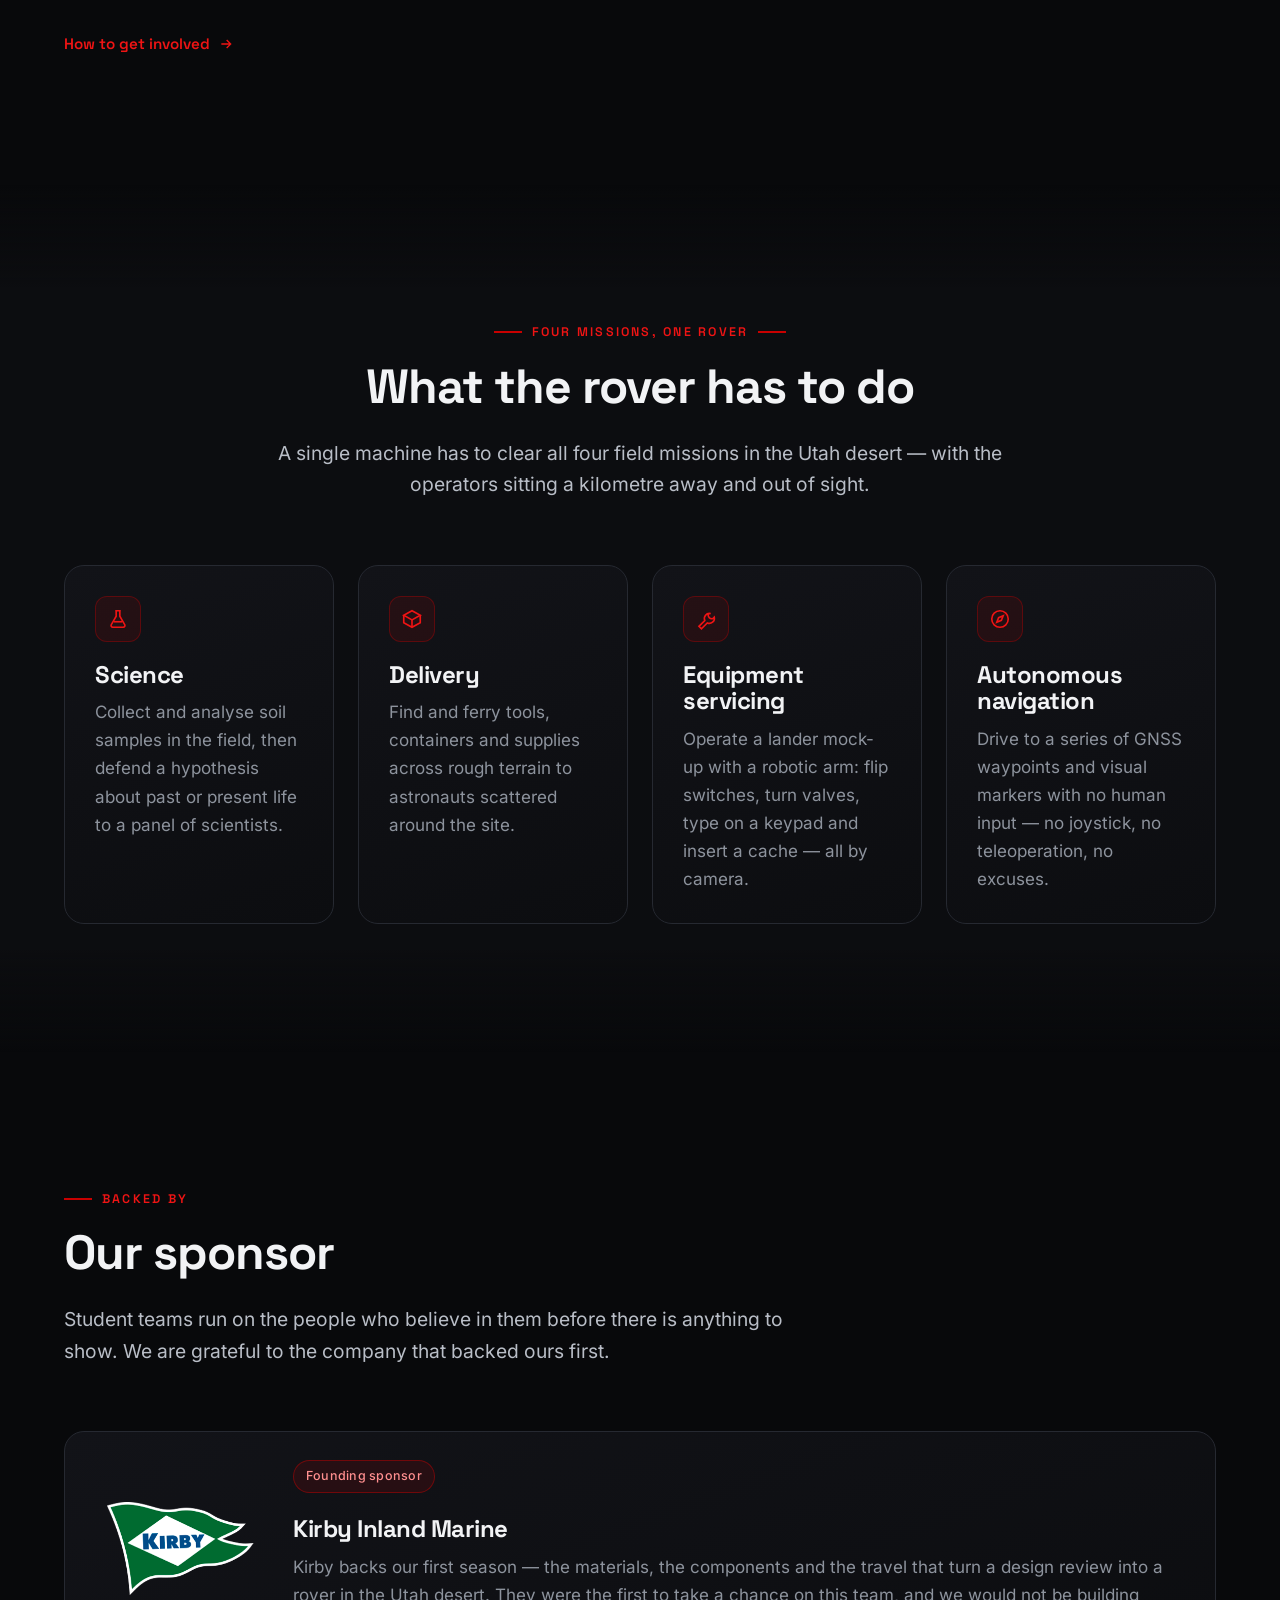
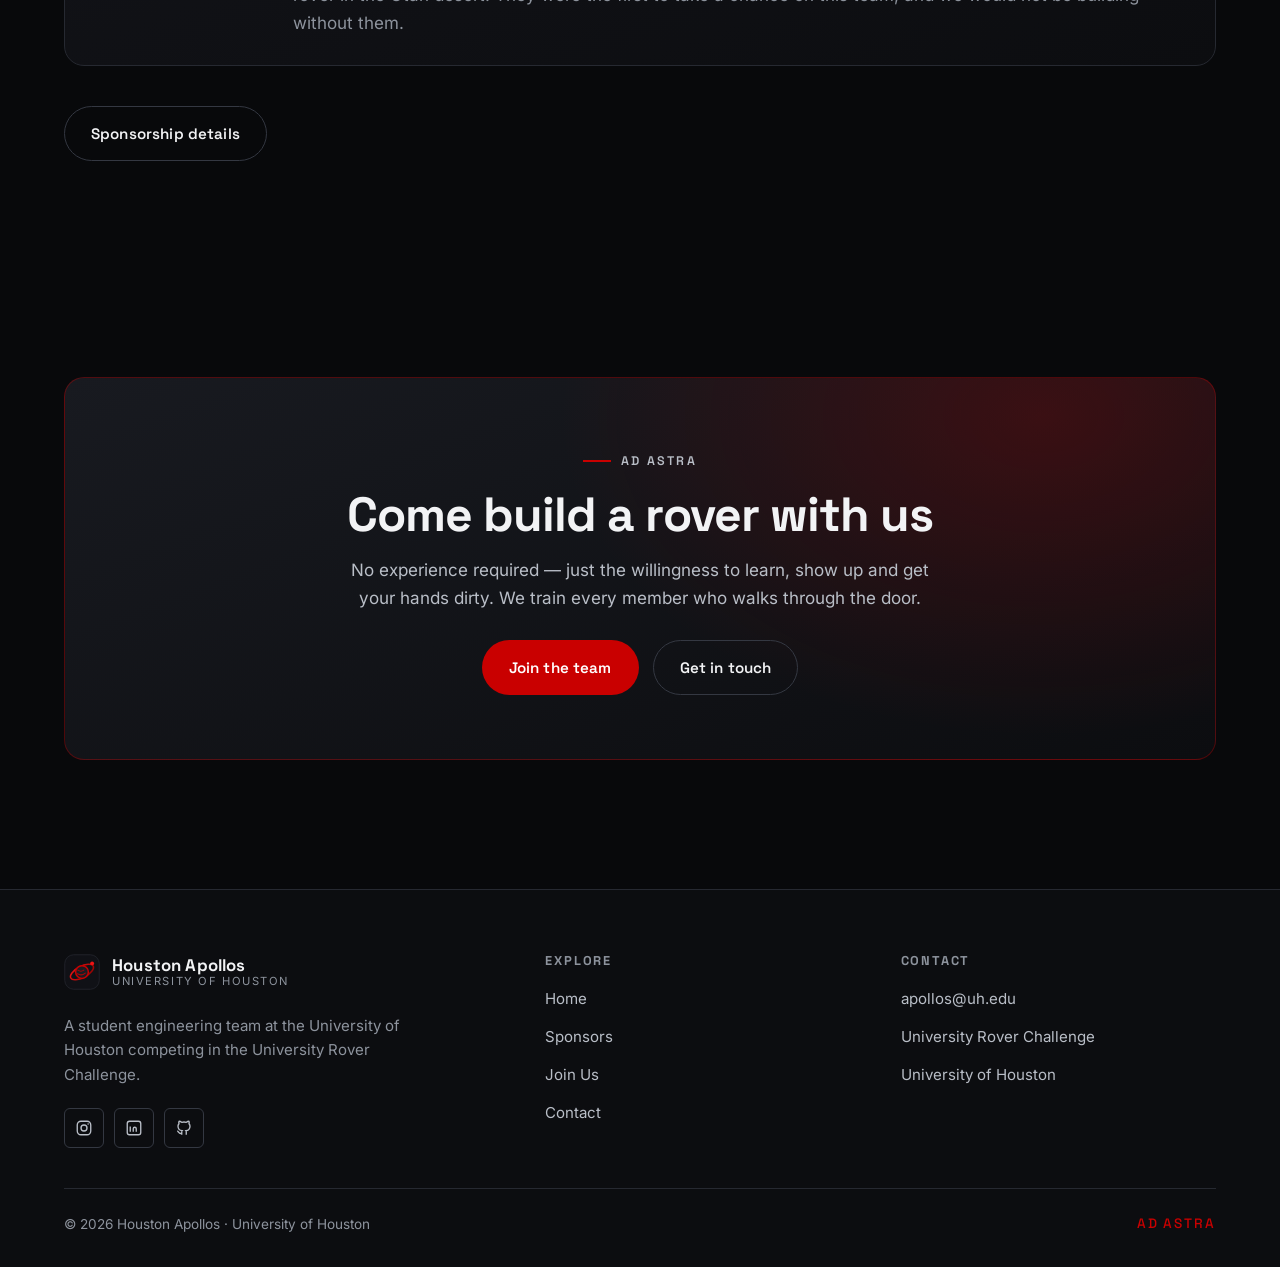
==== commit efd6c33e: "Merge branch 'main' into claude/affectionate-hypatia-gxz5ho" ====
--- a/index.html
+++ b/index.html
@@ -58,23 +58,23 @@
         <p class="hero__status">
           <span class="pulse" aria-hidden="true"></span>
           <!-- EDIT: current season status -->
-          2027 season &middot; building toward the Mars Desert Research Station
+          2027 Season
         </p>
         <h1>
           Space Engineering
-          <span class="accent">from the Space City.</span>
+          <span class="accent">from Space City.</span>
         </h1>
         <p class="hero__lead">
-          We are a student team at the University of Houston designing, building and driving a
-          Mars rover for the University Rover Challenge &mdash; the world's premier robotics
-          competition for the next generation of planetary explorers.
+          We're a team of students at the University of Houston who are designing and building a 
+          Mars Rover from scratch for the University Rover Challenge (URC) — the world's premier 
+          robotics competition for the next generation of planetary explorers.
         </p>
         <div class="btn-row">
-          <a class="btn" href="join.html">
-            Join the team
+          <a class="btn" href="rover.html">
+            See our progress
             <svg width="16" height="16" viewBox="0 0 24 24" fill="none" stroke="currentColor" stroke-width="2" aria-hidden="true"><path d="M5 12h14M13 6l6 6-6 6"/></svg>
           </a>
-          <a class="btn btn--ghost" href="sponsors.html">Partner with us</a>
+          <a class="btn btn--ghost" href="join.html">Join our team</a>
         </div>
       </div>
     </div>
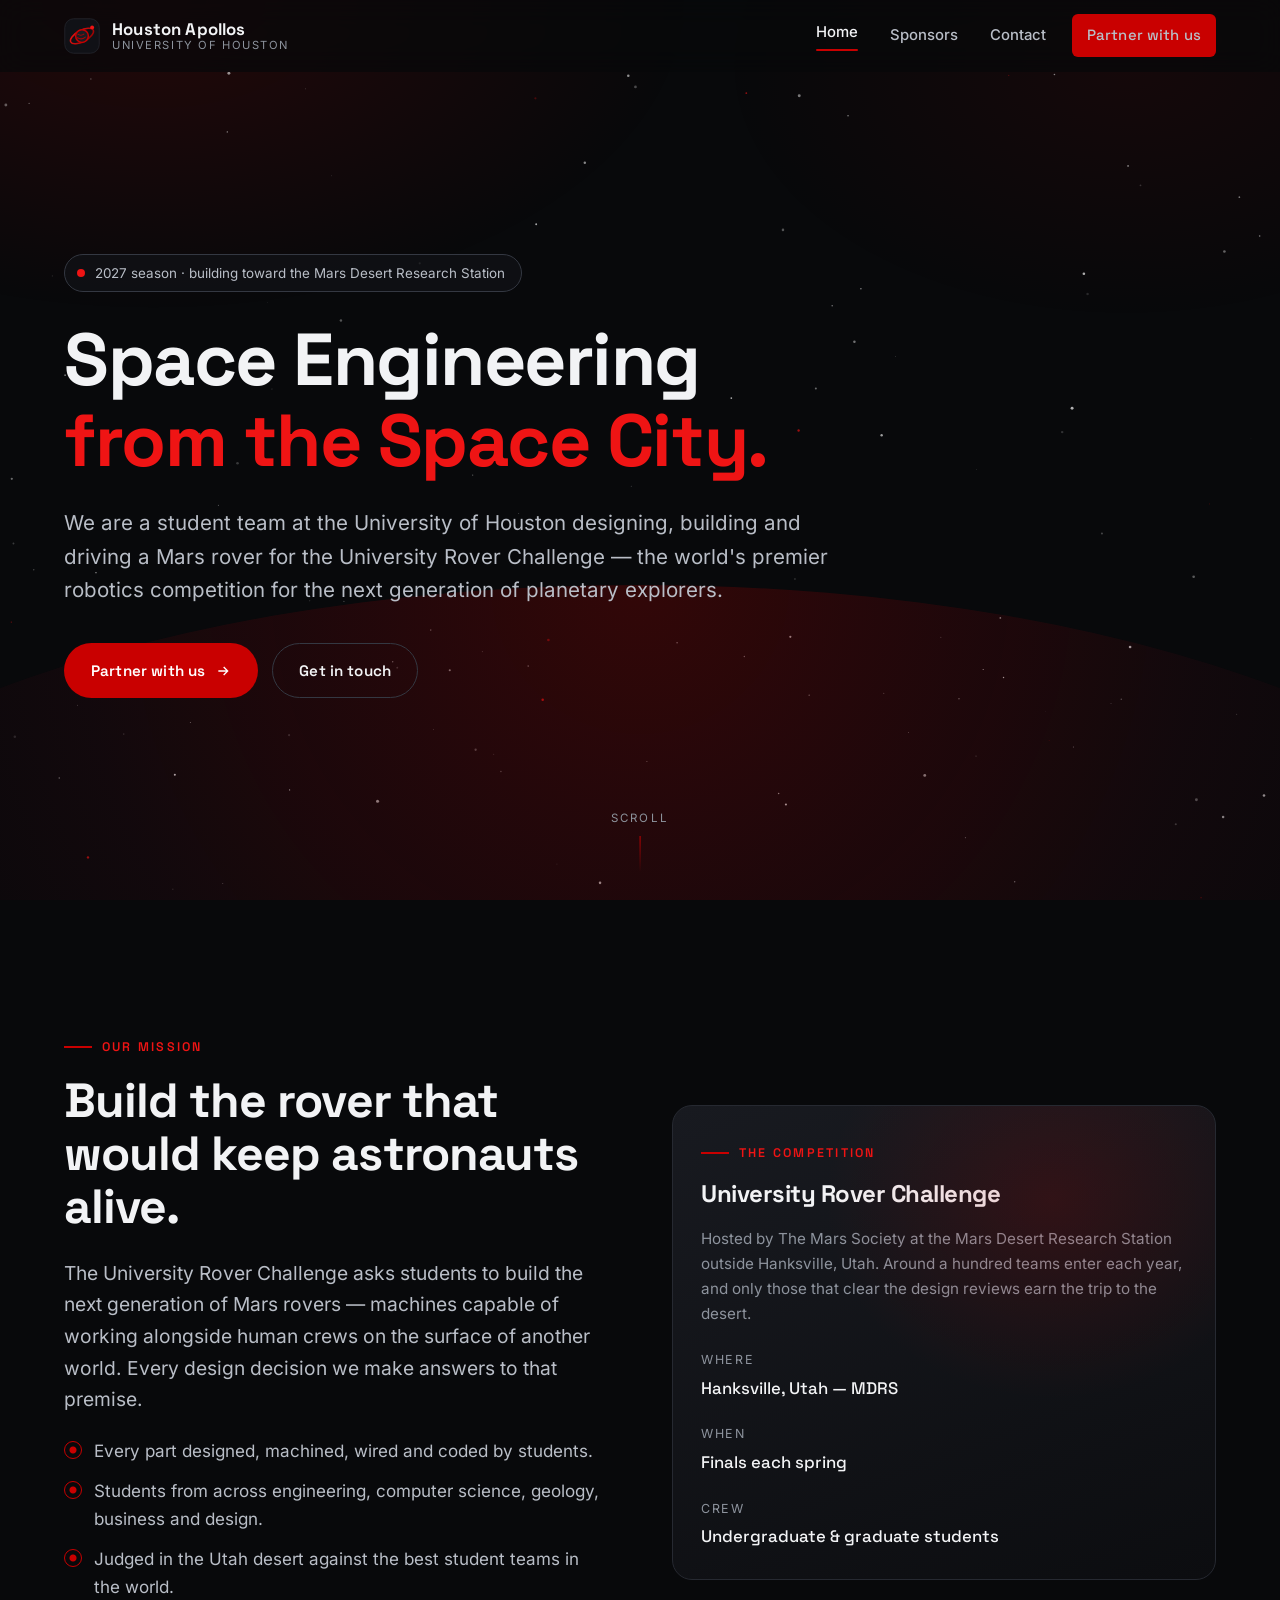
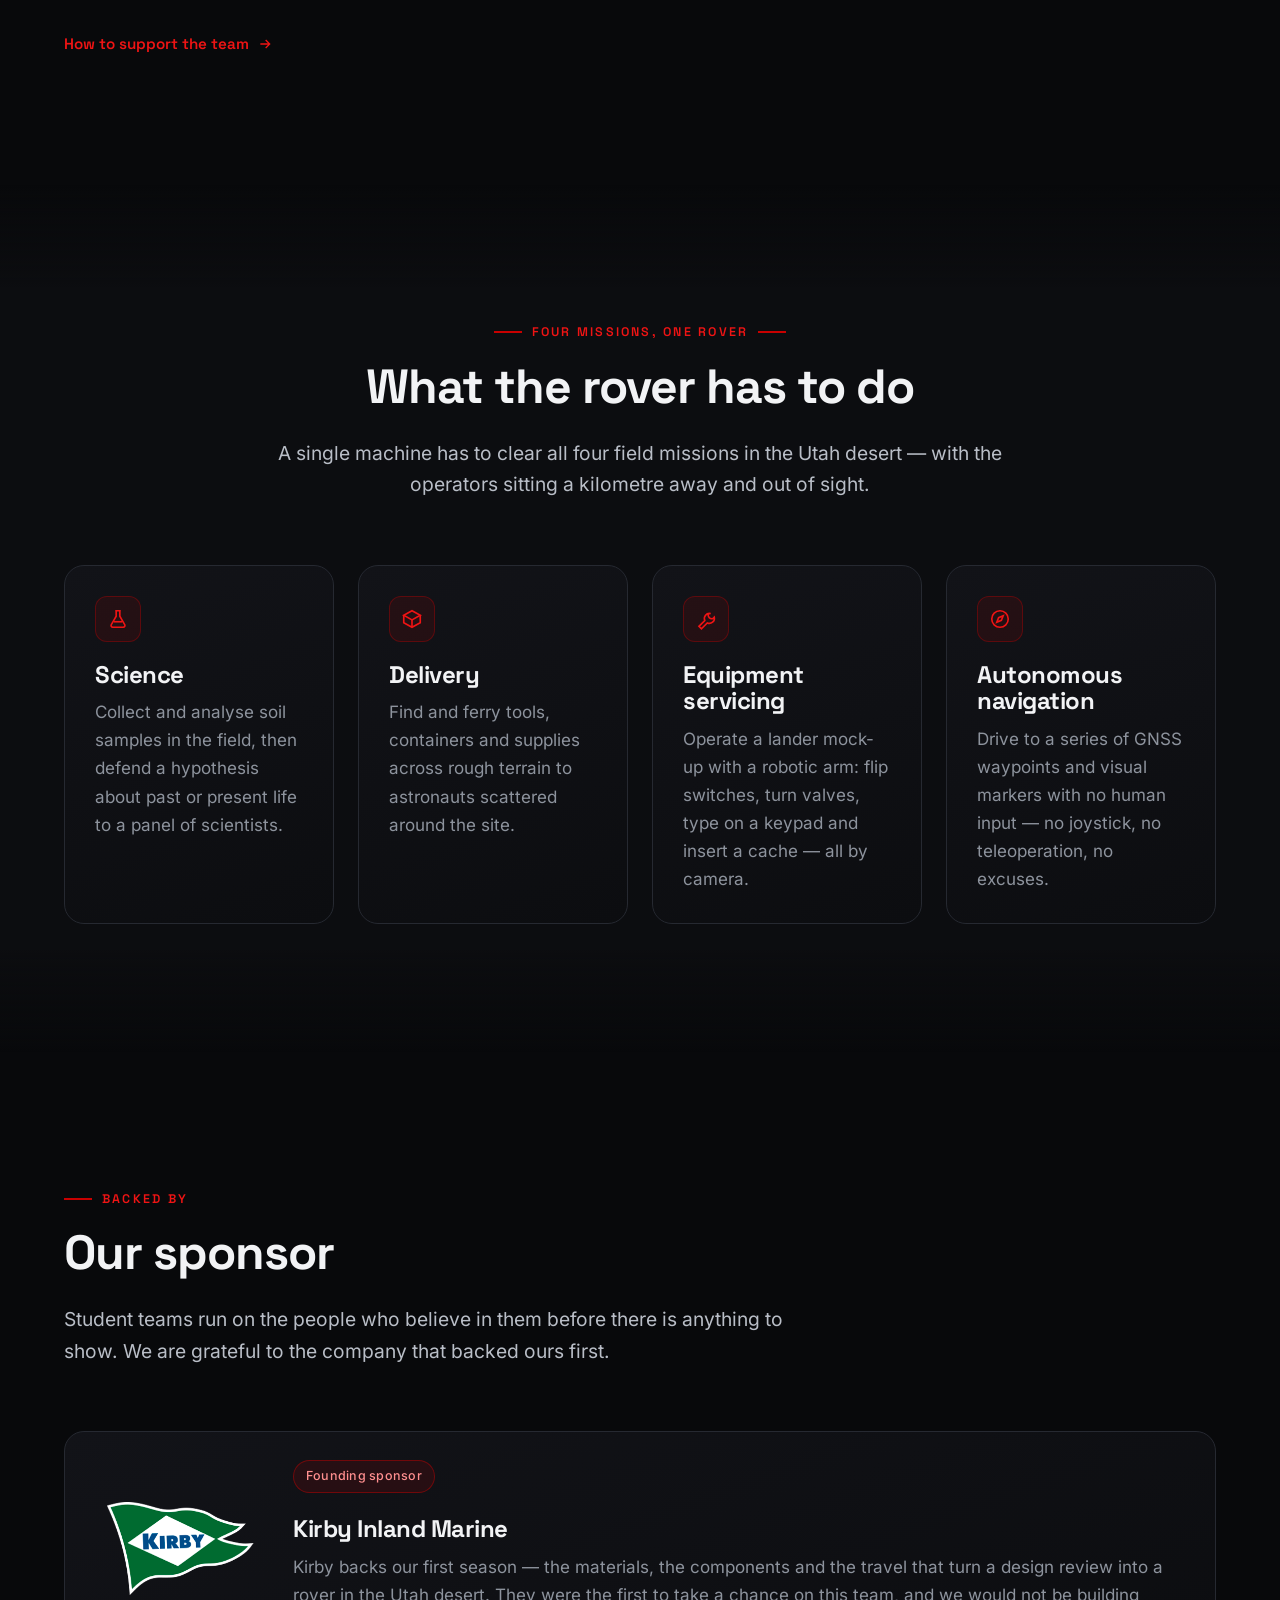
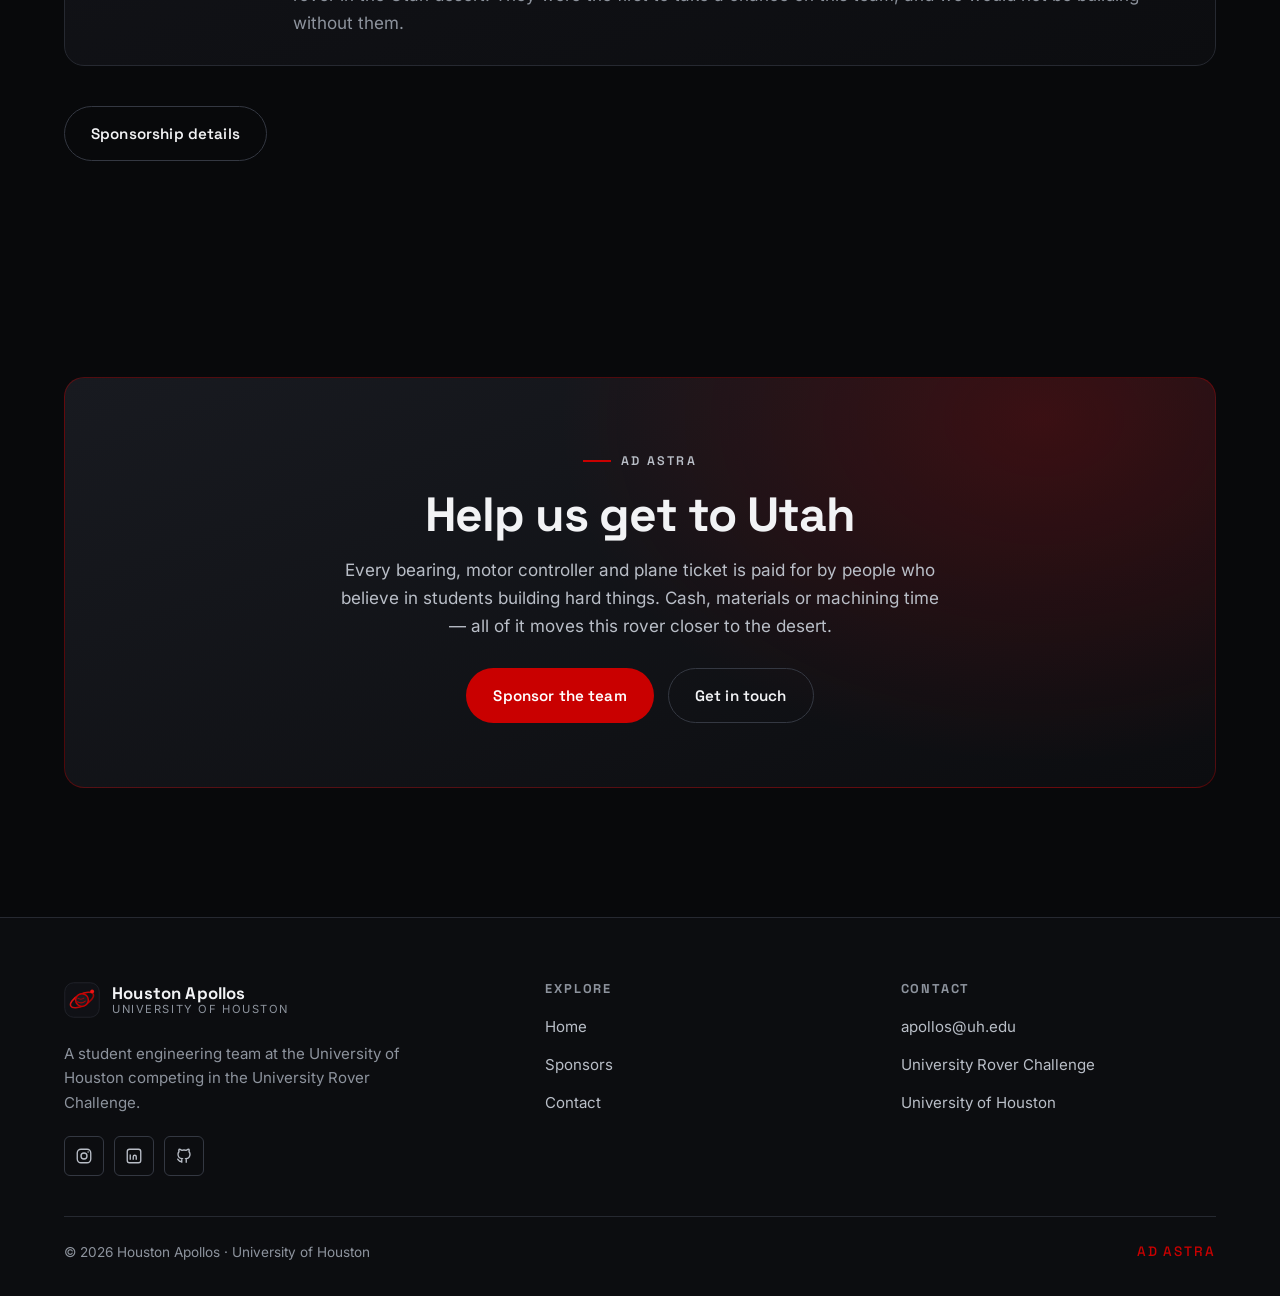
==== commit 7e221cba: "Point the whole site at sponsors; drop recruiting Students are recruited through other channels, so " ====
--- a/index.html
+++ b/index.html
@@ -43,7 +43,7 @@
       <a href="index.html" aria-current="page">Home</a>
       <a href="sponsors.html">Sponsors</a>
       <a href="contact.html">Contact</a>
-      <a class="btn btn--sm header-cta" href="join.html">Join Us</a>
+      <a class="btn btn--sm header-cta" href="sponsors.html">Partner with us</a>
     </nav>
   </div>
 </header>
@@ -58,23 +58,23 @@
         <p class="hero__status">
           <span class="pulse" aria-hidden="true"></span>
           <!-- EDIT: current season status -->
-          2027 Season
+          2027 season &middot; building toward the Mars Desert Research Station
         </p>
         <h1>
           Space Engineering
-          <span class="accent">from Space City.</span>
+          <span class="accent">from the Space City.</span>
         </h1>
         <p class="hero__lead">
-          We're a team of students at the University of Houston who are designing and building a 
-          Mars Rover from scratch for the University Rover Challenge (URC) — the world's premier 
-          robotics competition for the next generation of planetary explorers.
+          We are a student team at the University of Houston designing, building and driving a
+          Mars rover for the University Rover Challenge &mdash; the world's premier robotics
+          competition for the next generation of planetary explorers.
         </p>
         <div class="btn-row">
-          <a class="btn" href="rover.html">
-            See our progress
+          <a class="btn" href="sponsors.html">
+            Partner with us
             <svg width="16" height="16" viewBox="0 0 24 24" fill="none" stroke="currentColor" stroke-width="2" aria-hidden="true"><path d="M5 12h14M13 6l6 6-6 6"/></svg>
           </a>
-          <a class="btn btn--ghost" href="join.html">Join our team</a>
+          <a class="btn btn--ghost" href="contact.html">Get in touch</a>
         </div>
       </div>
     </div>
@@ -98,11 +98,11 @@
           </p>
           <ul class="checklist">
             <li>Every part designed, machined, wired and coded by students.</li>
-            <li>Open to every major &mdash; engineering, computer science, geology, business and design.</li>
+            <li>Students from across engineering, computer science, geology, business and design.</li>
             <li>Judged in the Utah desert against the best student teams in the world.</li>
           </ul>
-          <a class="arrow-link" href="join.html">
-            How to get involved
+          <a class="arrow-link" href="sponsors.html">
+            How to support the team
             <svg width="16" height="16" viewBox="0 0 24 24" fill="none" stroke="currentColor" stroke-width="2" aria-hidden="true"><path d="M5 12h14M13 6l6 6-6 6"/></svg>
           </a>
         </div>
@@ -237,13 +237,14 @@
     <div class="container">
       <div class="cta-band reveal">
         <p class="eyebrow" style="justify-content:center">Ad astra</p>
-        <h2>Come build a rover with us</h2>
+        <h2>Help us get to Utah</h2>
         <p>
-          No experience required &mdash; just the willingness to learn, show up and get your
-          hands dirty. We train every member who walks through the door.
+          Every bearing, motor controller and plane ticket is paid for by people who
+          believe in students building hard things. Cash, materials or machining time
+          &mdash; all of it moves this rover closer to the desert.
         </p>
         <div class="btn-row">
-          <a class="btn" href="join.html">Join the team</a>
+          <a class="btn" href="sponsors.html">Sponsor the team</a>
           <a class="btn btn--ghost" href="contact.html">Get in touch</a>
         </div>
       </div>
@@ -287,7 +288,6 @@
         <ul class="footer-links">
           <li><a href="index.html">Home</a></li>
           <li><a href="sponsors.html">Sponsors</a></li>
-          <li><a href="join.html">Join Us</a></li>
           <li><a href="contact.html">Contact</a></li>
         </ul>
       </div>
--- a/assets/css/style.css
+++ b/assets/css/style.css
@@ -10,7 +10,7 @@
    05. Hero
    06. Sections & cards
    07. Sponsors
-   08. Join & contact (steps, FAQ, form)
+   08. Contact (form, details)
    09. Footer
    10. Motion & responsive
    ========================================================================== */
@@ -952,94 +952,7 @@
   border: 1px solid rgba(201, 0, 0, 0.5);
 }
 
-/* 08. Join & contact ----------------------------------------------------------- */
-
-.steps {
-  counter-reset: step;
-  display: grid;
-  gap: 20px;
-}
-
-.step {
-  position: relative;
-  padding: 26px 28px 26px 84px;
-  border: 1px solid var(--border);
-  border-radius: var(--r-lg);
-  background: var(--surface-0);
-}
-
-.step::before {
-  counter-increment: step;
-  content: counter(step, decimal-leading-zero);
-  position: absolute;
-  left: 28px;
-  top: 26px;
-  font-family: var(--font-display);
-  font-size: 1.5rem;
-  font-weight: 700;
-  color: rgba(201, 0, 0, 0.85);
-}
-
-.step h3 {
-  font-size: 1.1rem;
-  margin-bottom: 6px;
-}
-
-.step p {
-  color: var(--text-dim);
-  margin: 0;
-}
-
-.faq {
-  border: 1px solid var(--border);
-  border-radius: var(--r);
-  background: var(--surface-0);
-  margin-bottom: 12px;
-  overflow: hidden;
-}
-
-.faq summary {
-  padding: 20px 24px;
-  cursor: pointer;
-  font-family: var(--font-display);
-  font-weight: 600;
-  list-style: none;
-  display: flex;
-  justify-content: space-between;
-  align-items: center;
-  gap: 16px;
-  transition: color 0.18s ease;
-}
-
-.faq summary::-webkit-details-marker {
-  display: none;
-}
-
-.faq summary:hover {
-  color: var(--scarlet-bright);
-}
-
-.faq summary::after {
-  content: "+";
-  font-size: 1.4rem;
-  font-weight: 400;
-  color: var(--scarlet);
-  line-height: 1;
-  transition: transform 0.2s ease;
-}
-
-.faq[open] summary::after {
-  transform: rotate(45deg);
-}
-
-.faq__body {
-  padding: 0 24px 22px;
-  color: var(--text-dim);
-}
-
-.faq__body p:last-child {
-  margin-bottom: 0;
-}
+/* 08. Contact ------------------------------------------------------------- */
 
 .form {
   display: grid;
@@ -1315,15 +1228,6 @@
     grid-template-columns: 1fr;
     gap: 32px;
   }
-
-  .step {
-    padding: 64px 22px 24px;
-  }
-
-  .step::before {
-    left: 22px;
-    top: 22px;
-  }
 }
 
 @media (prefers-reduced-motion: reduce) {
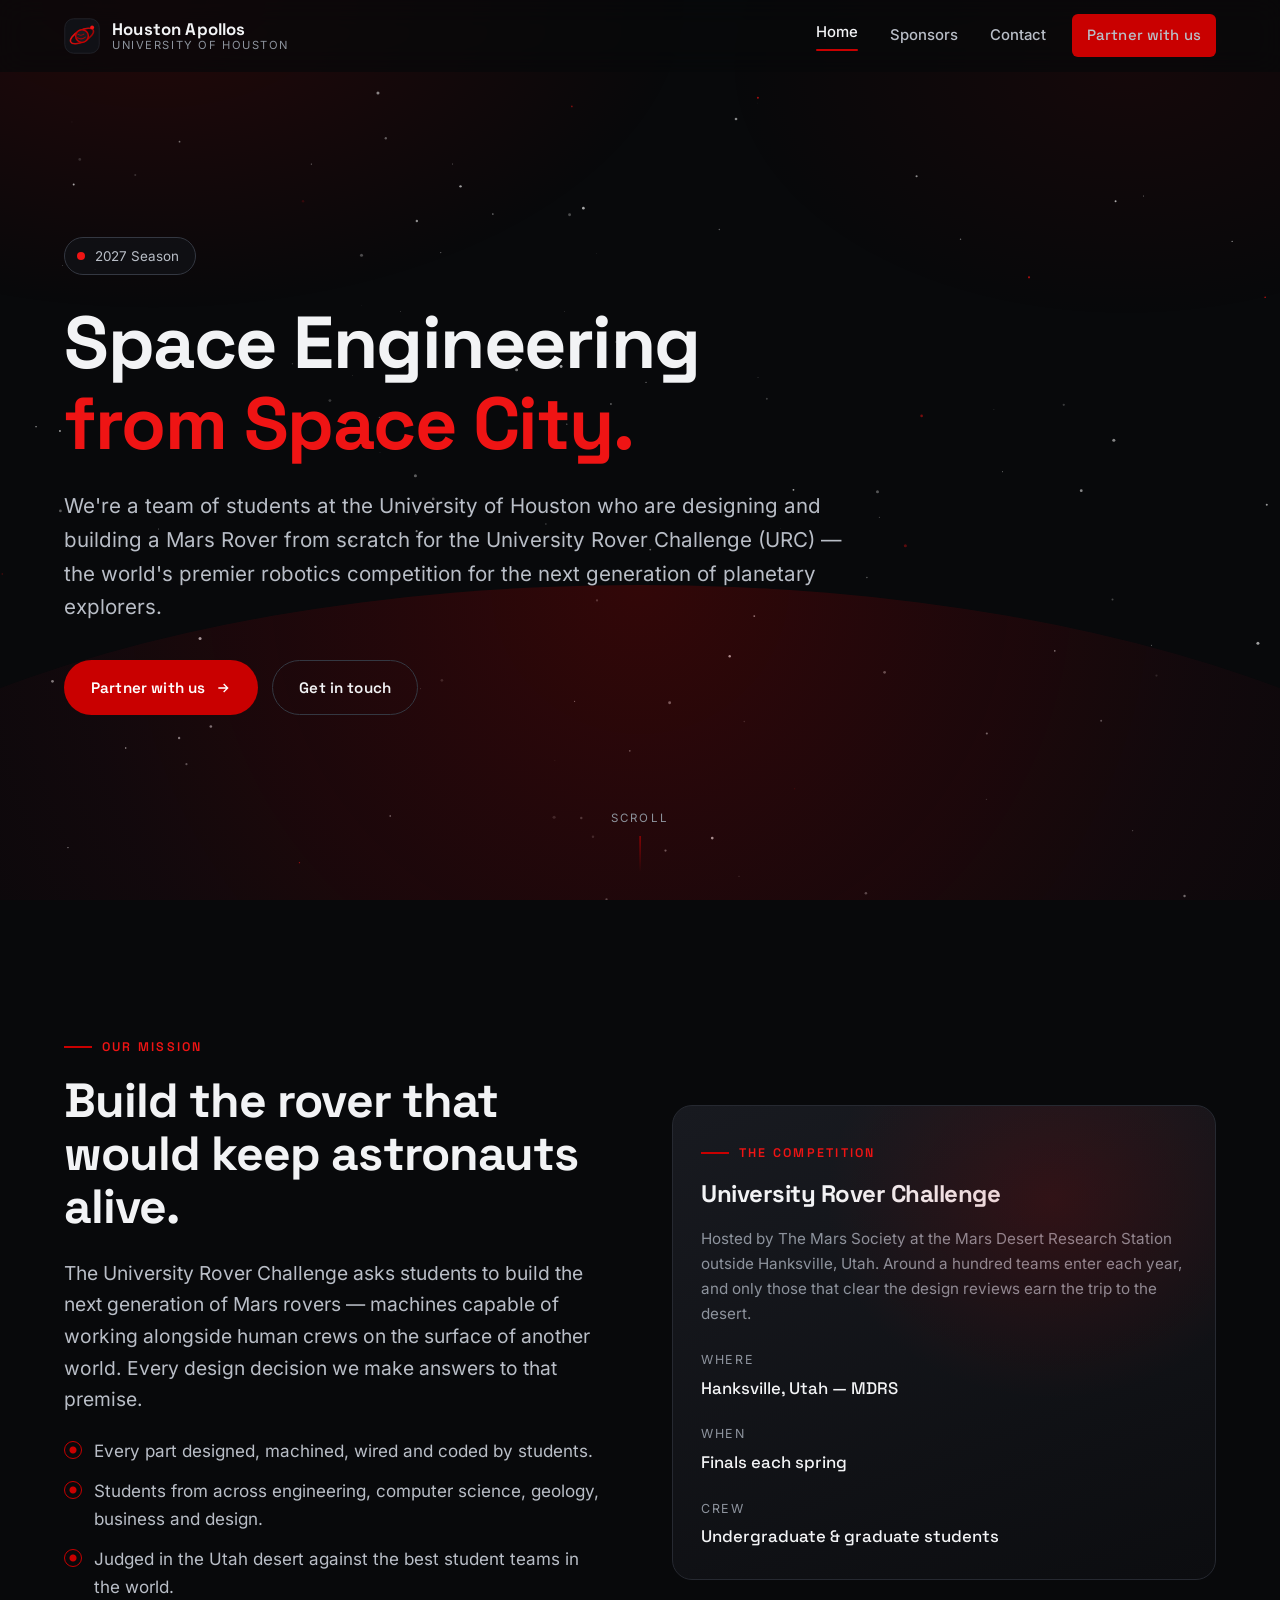
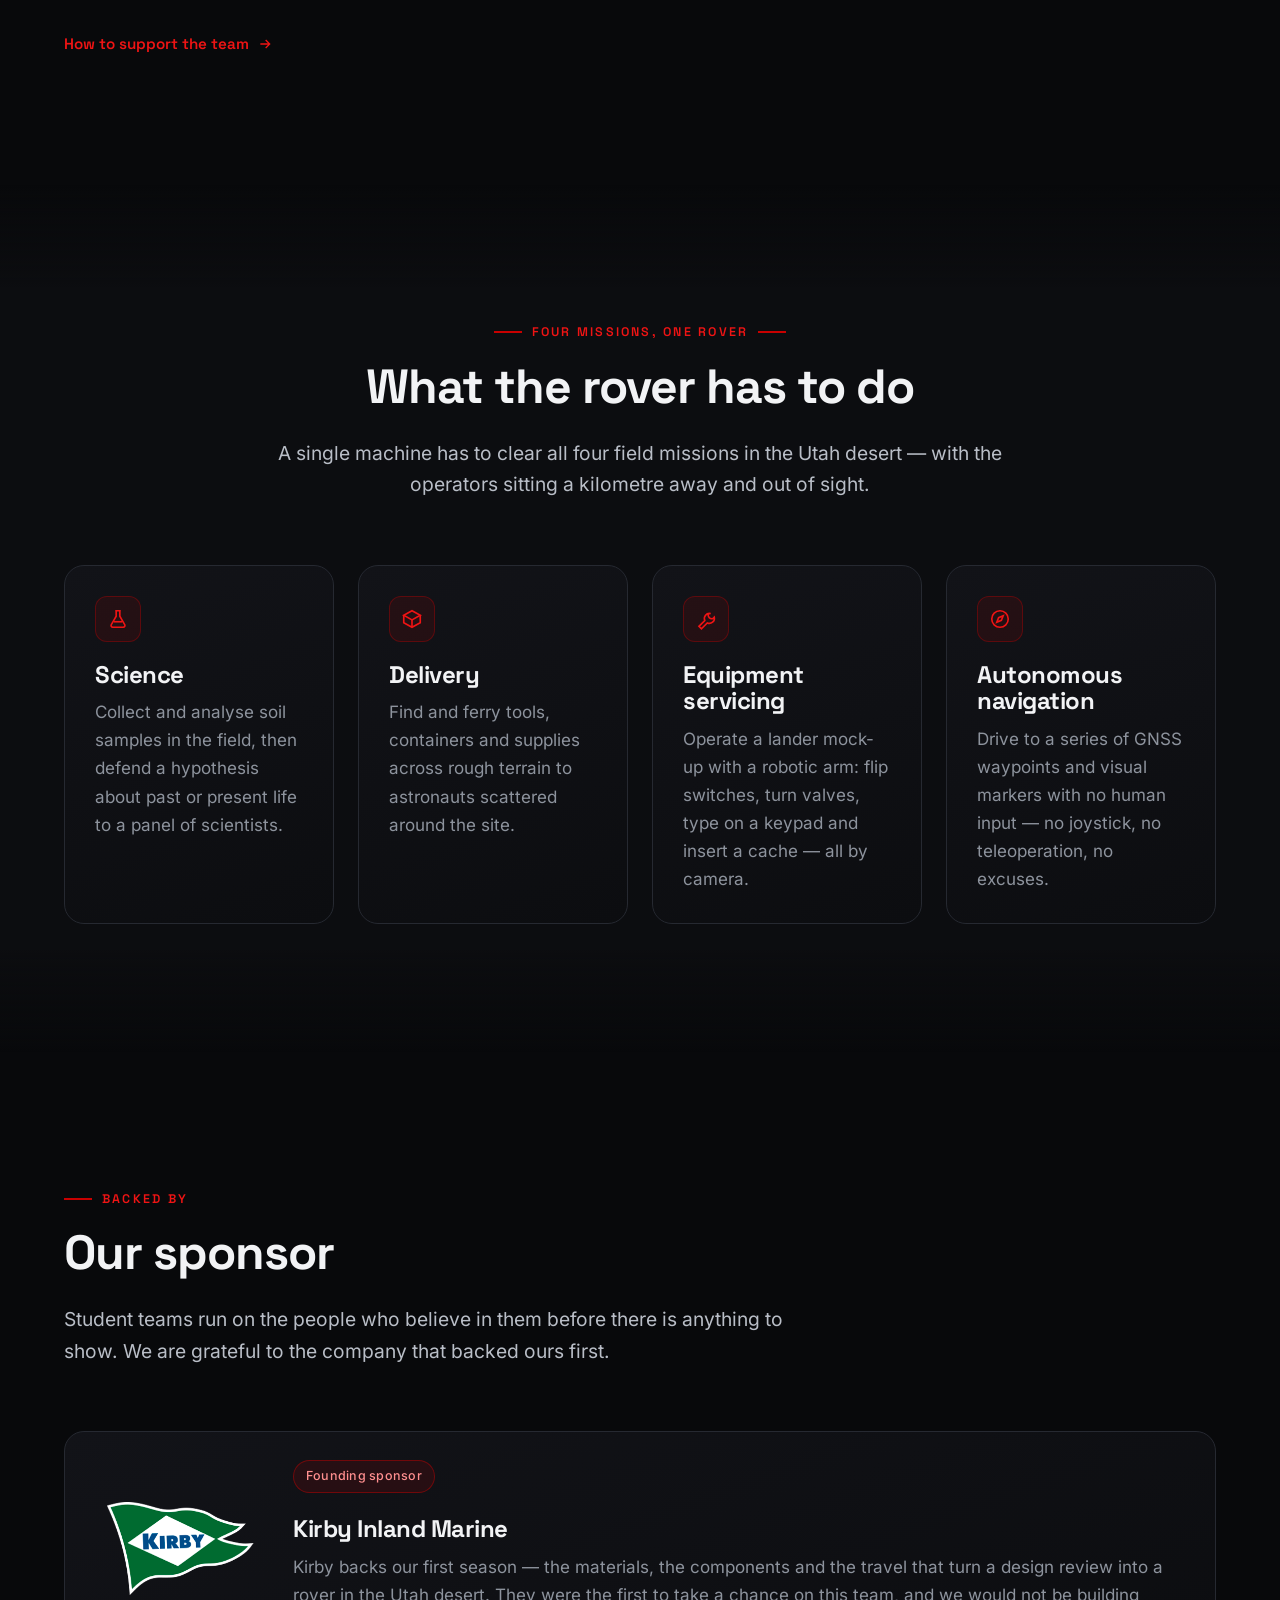
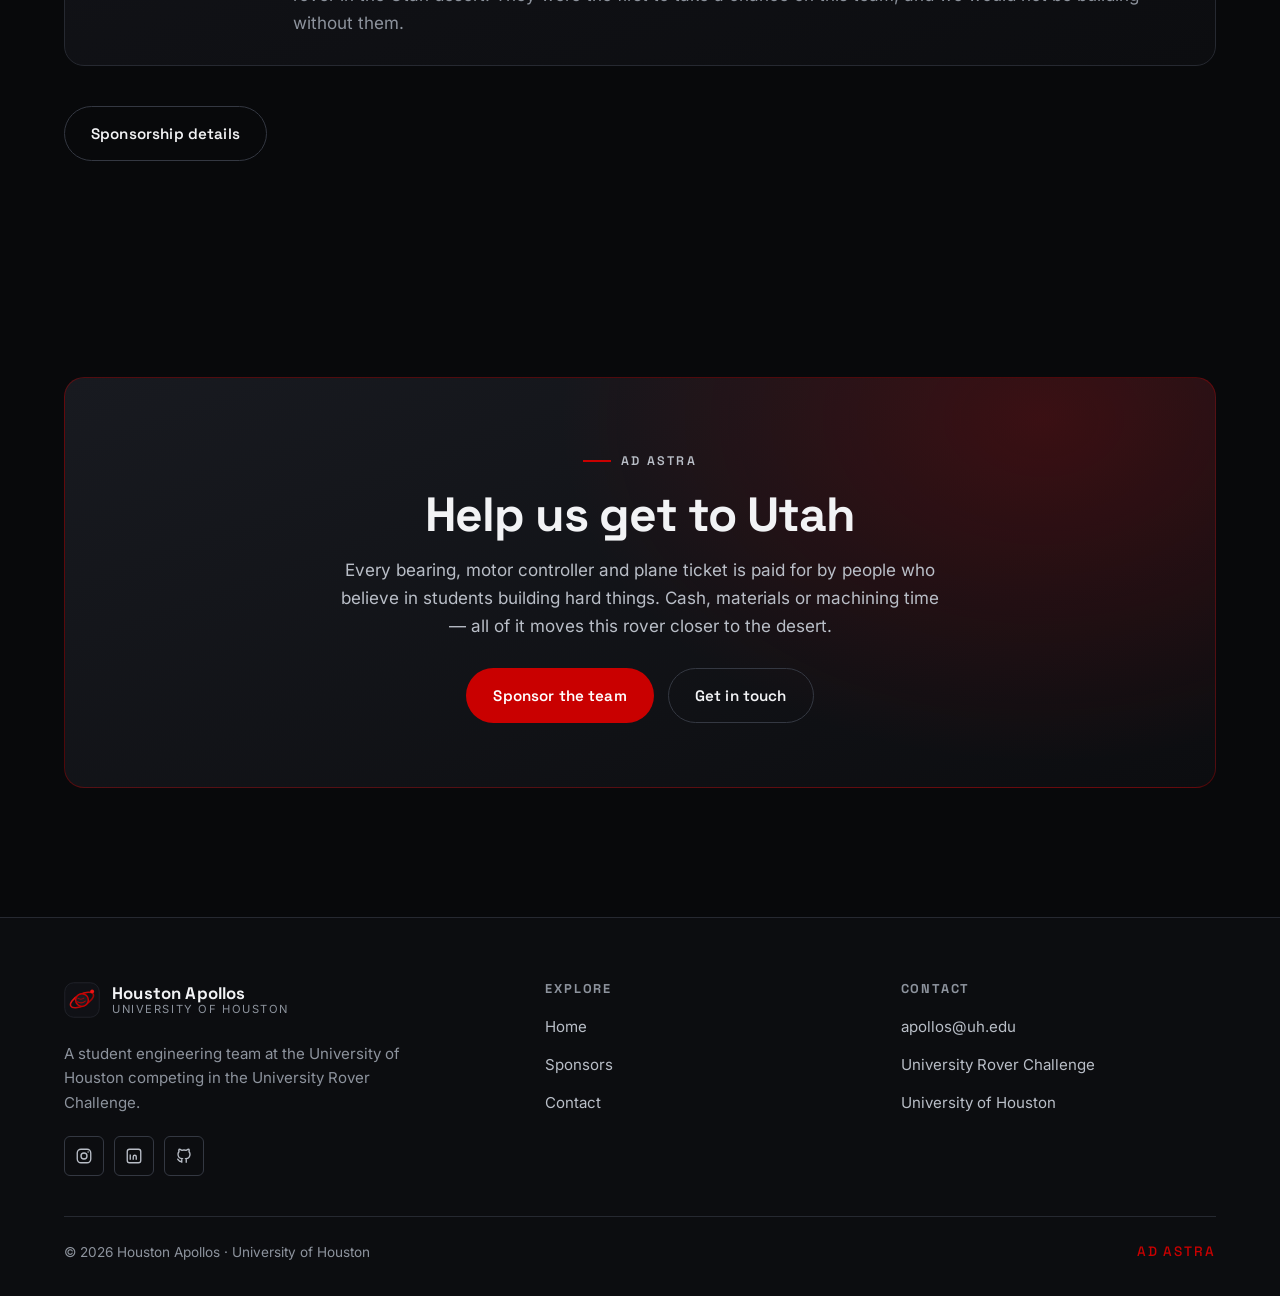
==== commit df2b9eb8: "Merge the hero copy edited on GitHub Keeps the reworded hero — "2027 Season", "from Space City", and" ====
--- a/index.html
+++ b/index.html
@@ -58,16 +58,16 @@
         <p class="hero__status">
           <span class="pulse" aria-hidden="true"></span>
           <!-- EDIT: current season status -->
-          2027 season &middot; building toward the Mars Desert Research Station
+          2027 Season
         </p>
         <h1>
           Space Engineering
-          <span class="accent">from the Space City.</span>
+          <span class="accent">from Space City.</span>
         </h1>
         <p class="hero__lead">
-          We are a student team at the University of Houston designing, building and driving a
-          Mars rover for the University Rover Challenge &mdash; the world's premier robotics
-          competition for the next generation of planetary explorers.
+          We're a team of students at the University of Houston who are designing and building a
+          Mars Rover from scratch for the University Rover Challenge (URC) — the world's premier
+          robotics competition for the next generation of planetary explorers.
         </p>
         <div class="btn-row">
           <a class="btn" href="sponsors.html">
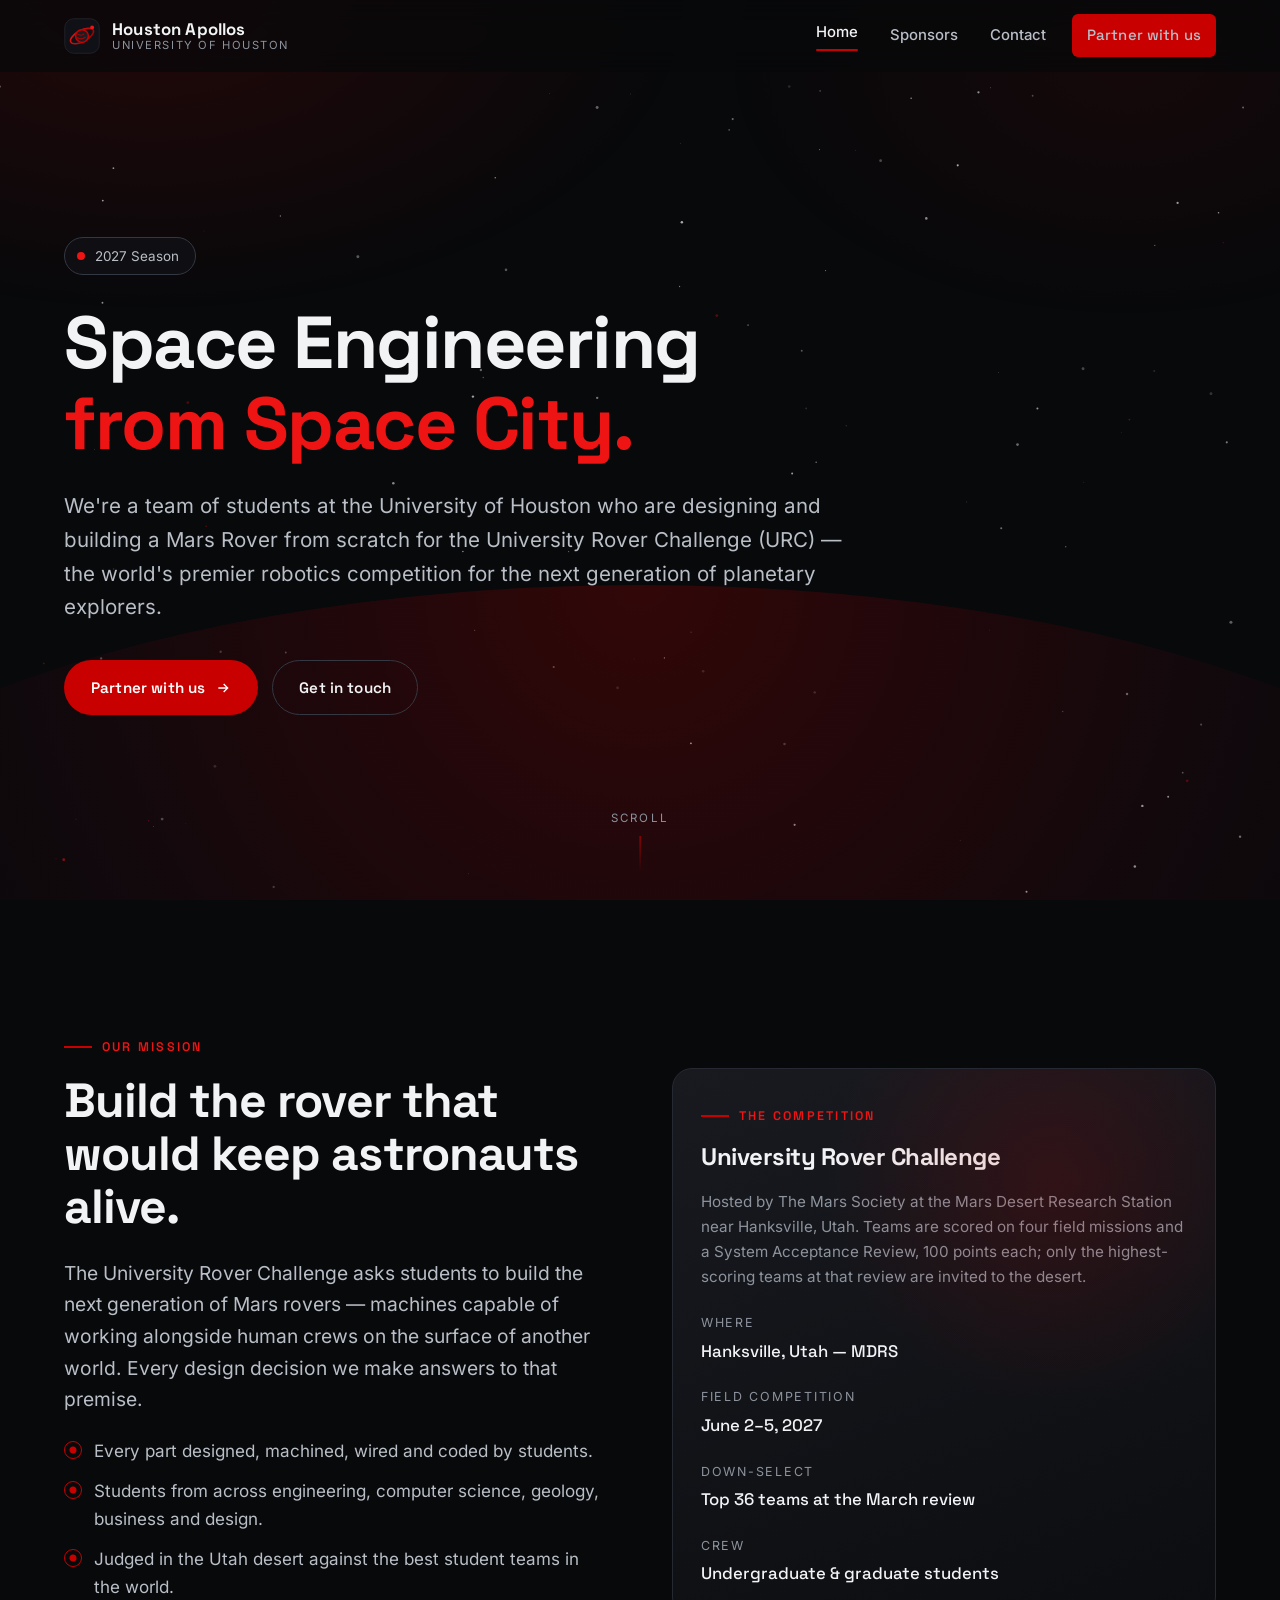
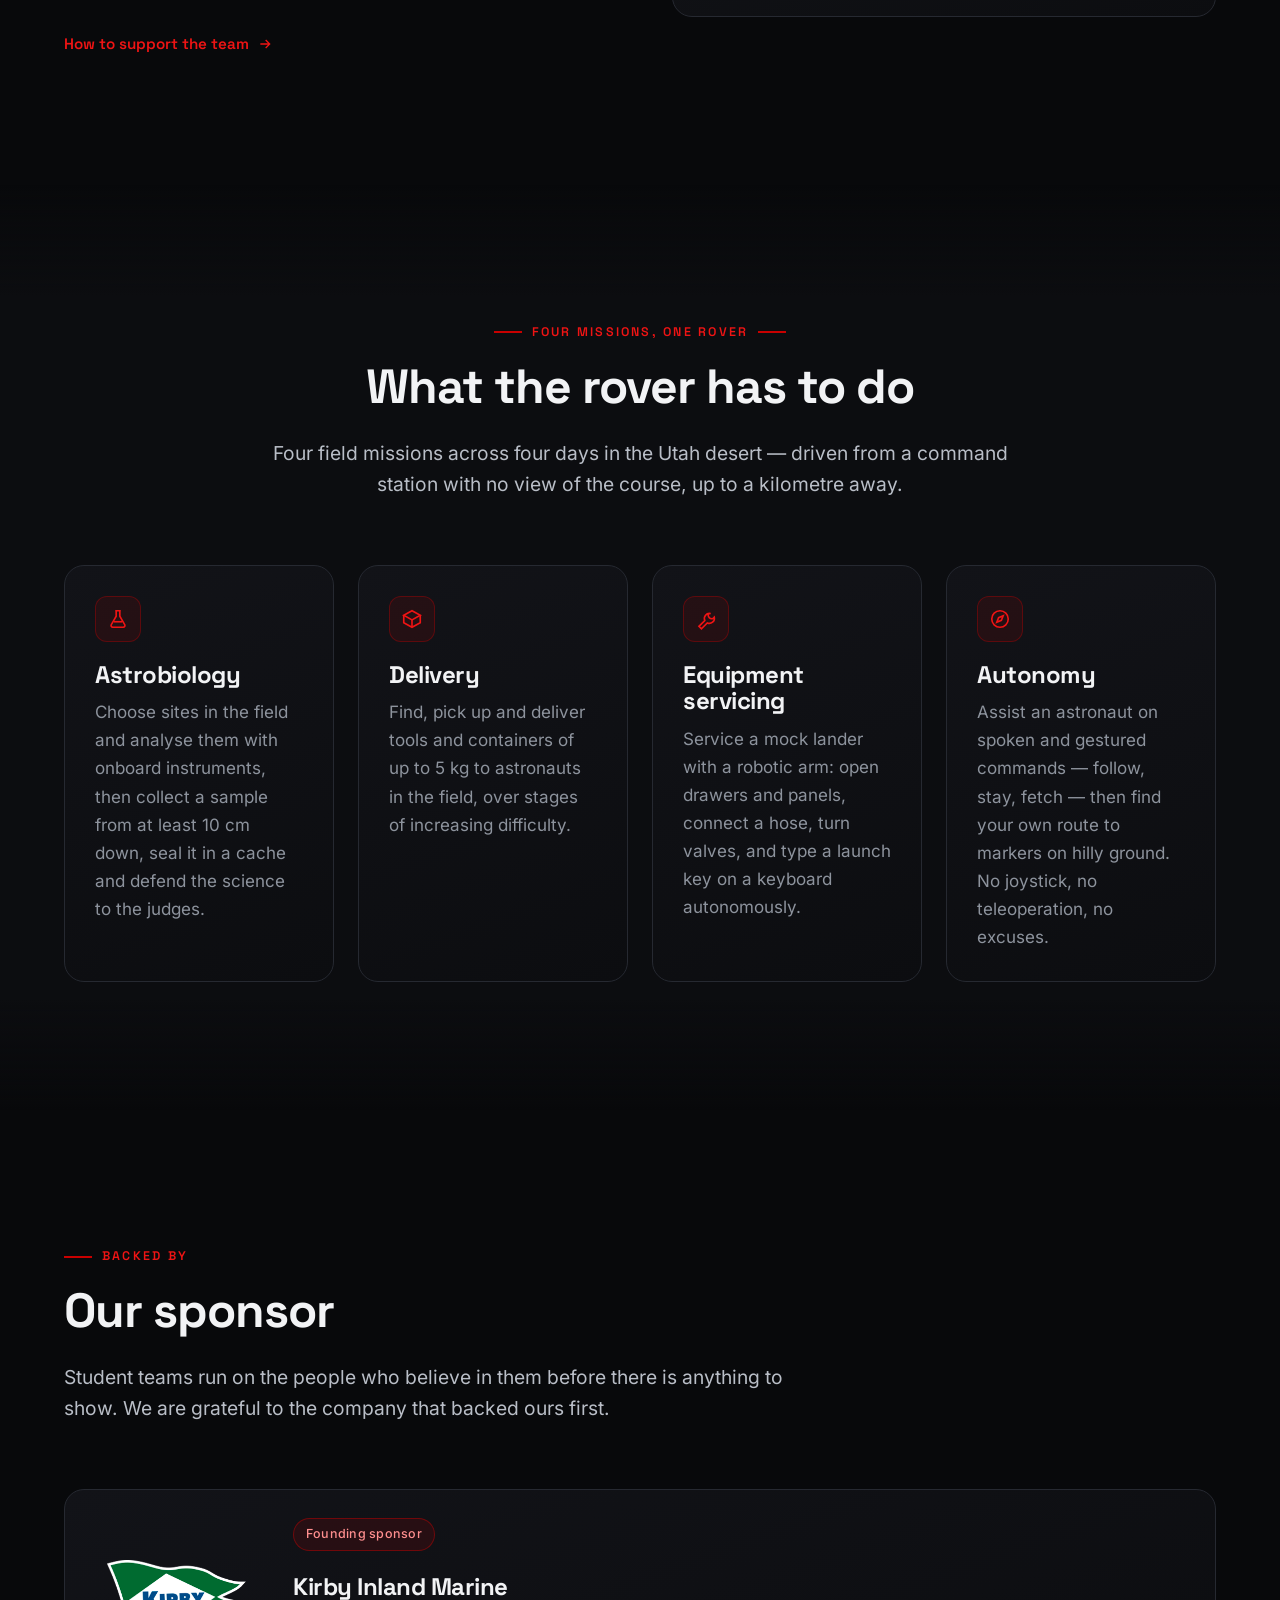
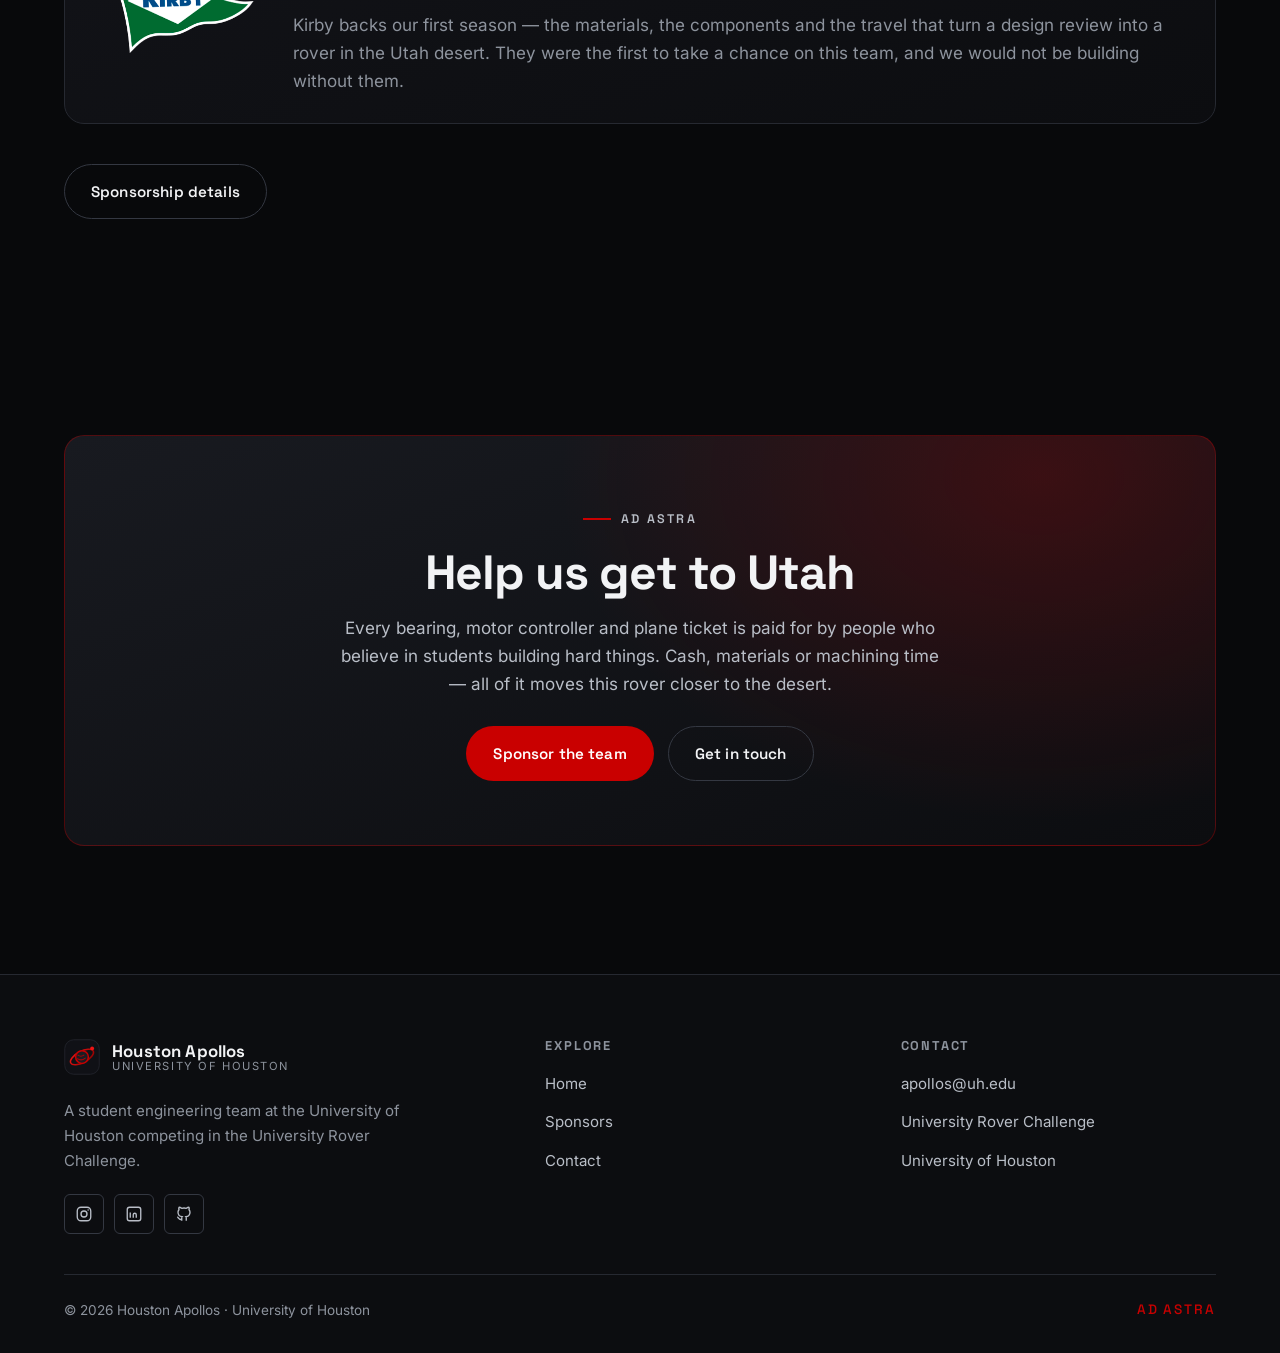
==== commit 7795c739: "Correct competition details against the 2027 URC rules Checked every factual claim on the site again" ====
--- a/index.html
+++ b/index.html
@@ -111,9 +111,10 @@
           <p class="eyebrow">The competition</p>
           <h3 style="margin-bottom:18px">University Rover Challenge</h3>
           <p class="muted" style="font-size:.95rem">
-            Hosted by The Mars Society at the Mars Desert Research Station outside
-            Hanksville, Utah. Around a hundred teams enter each year, and only those that
-            clear the design reviews earn the trip to the desert.
+            Hosted by The Mars Society at the Mars Desert Research Station near
+            Hanksville, Utah. Teams are scored on four field missions and a System
+            Acceptance Review, 100 points each; only the highest-scoring teams at that
+            review are invited to the desert.
           </p>
           <dl class="contact-list" style="margin-top:24px">
             <div>
@@ -121,8 +122,12 @@
               <dd class="value" style="margin:0">Hanksville, Utah &mdash; MDRS</dd>
             </div>
             <div>
-              <dt class="label">When</dt>
-              <dd class="value" style="margin:0">Finals each spring</dd>
+              <dt class="label">Field competition</dt>
+              <dd class="value" style="margin:0">June 2&ndash;5, 2027</dd>
+            </div>
+            <div>
+              <dt class="label">Down-select</dt>
+              <dd class="value" style="margin:0">Top 36 teams at the March review</dd>
             </div>
             <div>
               <dt class="label">Crew</dt>
@@ -141,8 +146,8 @@
         <p class="eyebrow">Four missions, one rover</p>
         <h2>What the rover has to do</h2>
         <p class="lead" style="margin-inline:auto">
-          A single machine has to clear all four field missions in the Utah desert &mdash;
-          with the operators sitting a kilometre away and out of sight.
+          Four field missions across four days in the Utah desert &mdash; driven from a
+          command station with no view of the course, up to a kilometre away.
         </p>
       </div>
 
@@ -151,10 +156,11 @@
           <div class="card__icon" aria-hidden="true">
             <svg viewBox="0 0 24 24" fill="none" stroke="currentColor" stroke-width="1.8"><path d="M9 3h6M10 3v6l-5.5 9.5A2 2 0 0 0 6.2 21h11.6a2 2 0 0 0 1.7-2.5L14 9V3"/><path d="M7.5 15h9"/></svg>
           </div>
-          <h3>Science</h3>
+          <h3>Astrobiology</h3>
           <p class="muted">
-            Collect and analyse soil samples in the field, then defend a hypothesis about
-            past or present life to a panel of scientists.
+            Choose sites in the field and analyse them with onboard instruments, then
+            collect a sample from at least 10&nbsp;cm down, seal it in a cache and defend
+            the science to the judges.
           </p>
         </article>
 
@@ -164,8 +170,8 @@
           </div>
           <h3>Delivery</h3>
           <p class="muted">
-            Find and ferry tools, containers and supplies across rough terrain to
-            astronauts scattered around the site.
+            Find, pick up and deliver tools and containers of up to 5&nbsp;kg to
+            astronauts in the field, over stages of increasing difficulty.
           </p>
         </article>
 
@@ -175,8 +181,8 @@
           </div>
           <h3>Equipment servicing</h3>
           <p class="muted">
-            Operate a lander mock-up with a robotic arm: flip switches, turn valves,
-            type on a keypad and insert a cache &mdash; all by camera.
+            Service a mock lander with a robotic arm: open drawers and panels, connect a
+            hose, turn valves, and type a launch key on a keyboard autonomously.
           </p>
         </article>
 
@@ -184,10 +190,11 @@
           <div class="card__icon" aria-hidden="true">
             <svg viewBox="0 0 24 24" fill="none" stroke="currentColor" stroke-width="1.8"><circle cx="12" cy="12" r="9"/><path d="M15.5 8.5l-2 5-5 2 2-5 5-2z"/></svg>
           </div>
-          <h3>Autonomous navigation</h3>
+          <h3>Autonomy</h3>
           <p class="muted">
-            Drive to a series of GNSS waypoints and visual markers with no human input
-            &mdash; no joystick, no teleoperation, no excuses.
+            Assist an astronaut on spoken and gestured commands &mdash; follow, stay,
+            fetch &mdash; then find your own route to markers on hilly ground. No
+            joystick, no teleoperation, no excuses.
           </p>
         </article>
       </div>
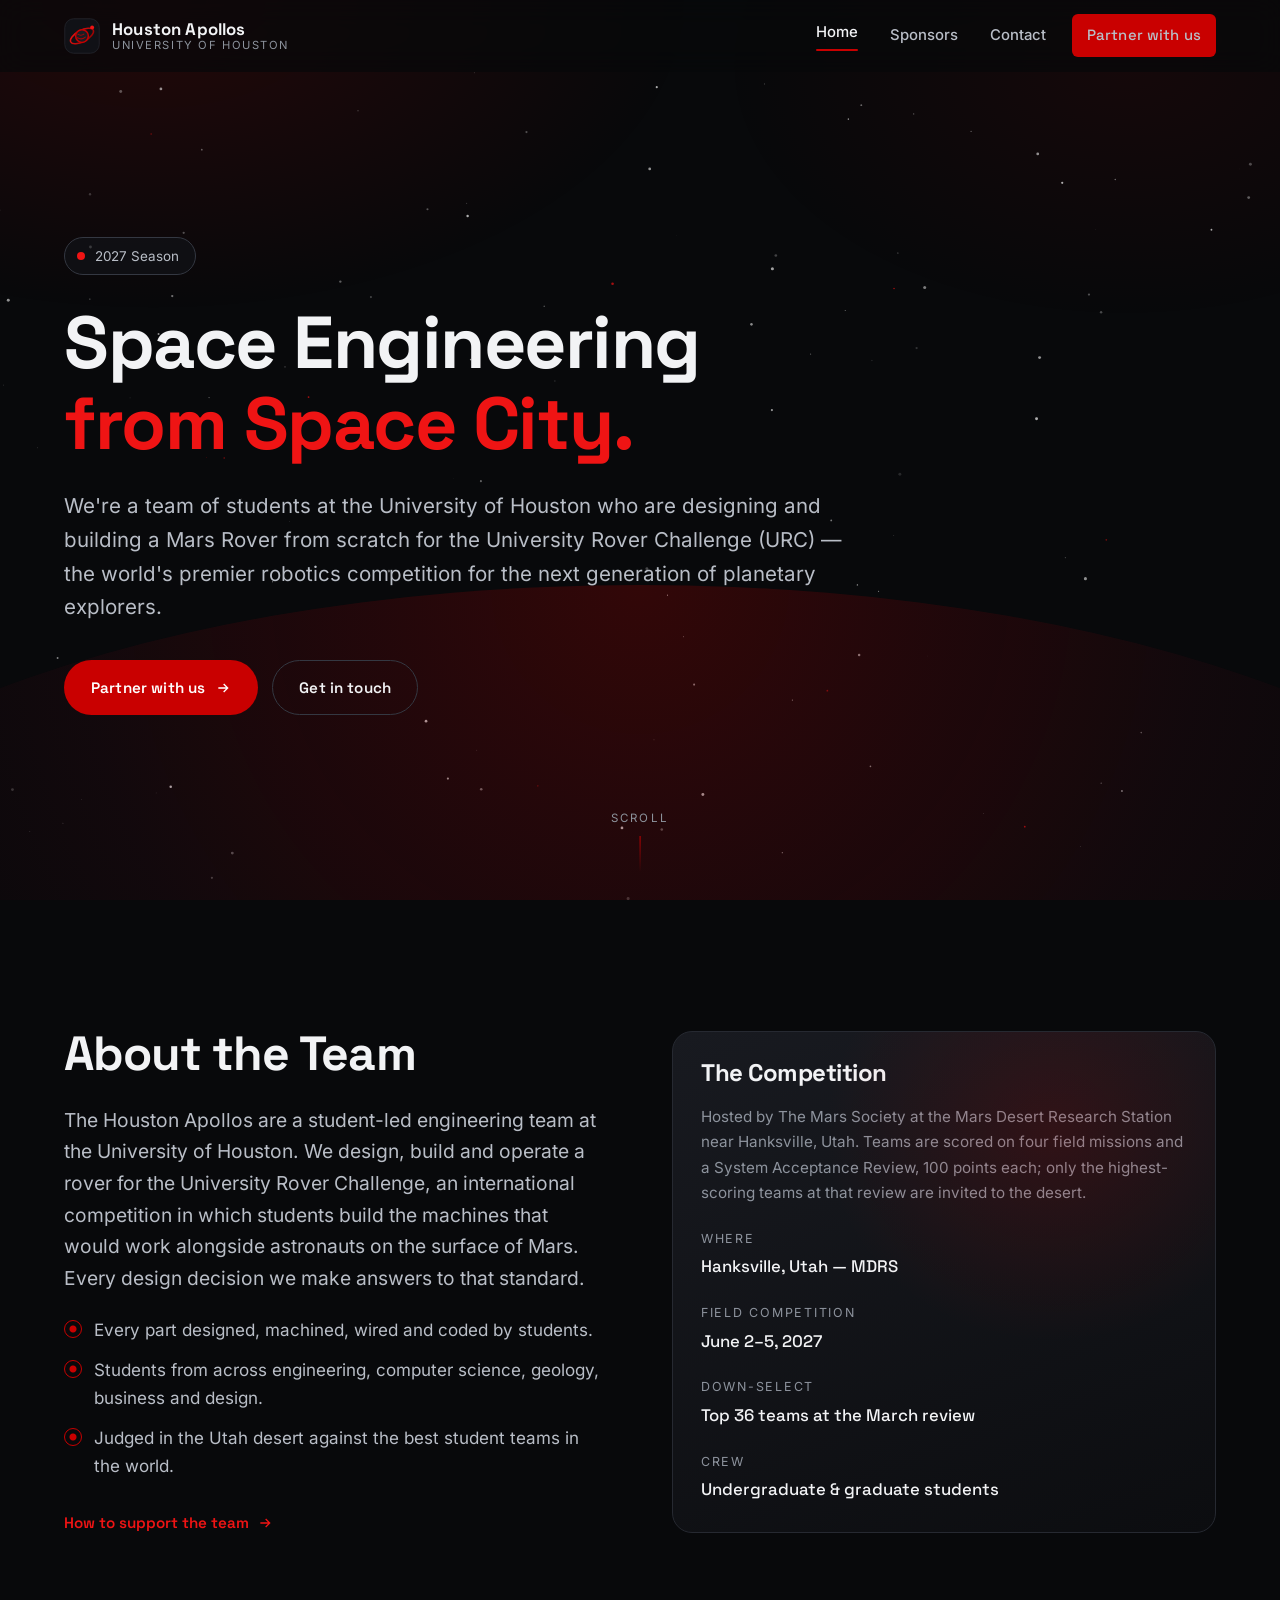
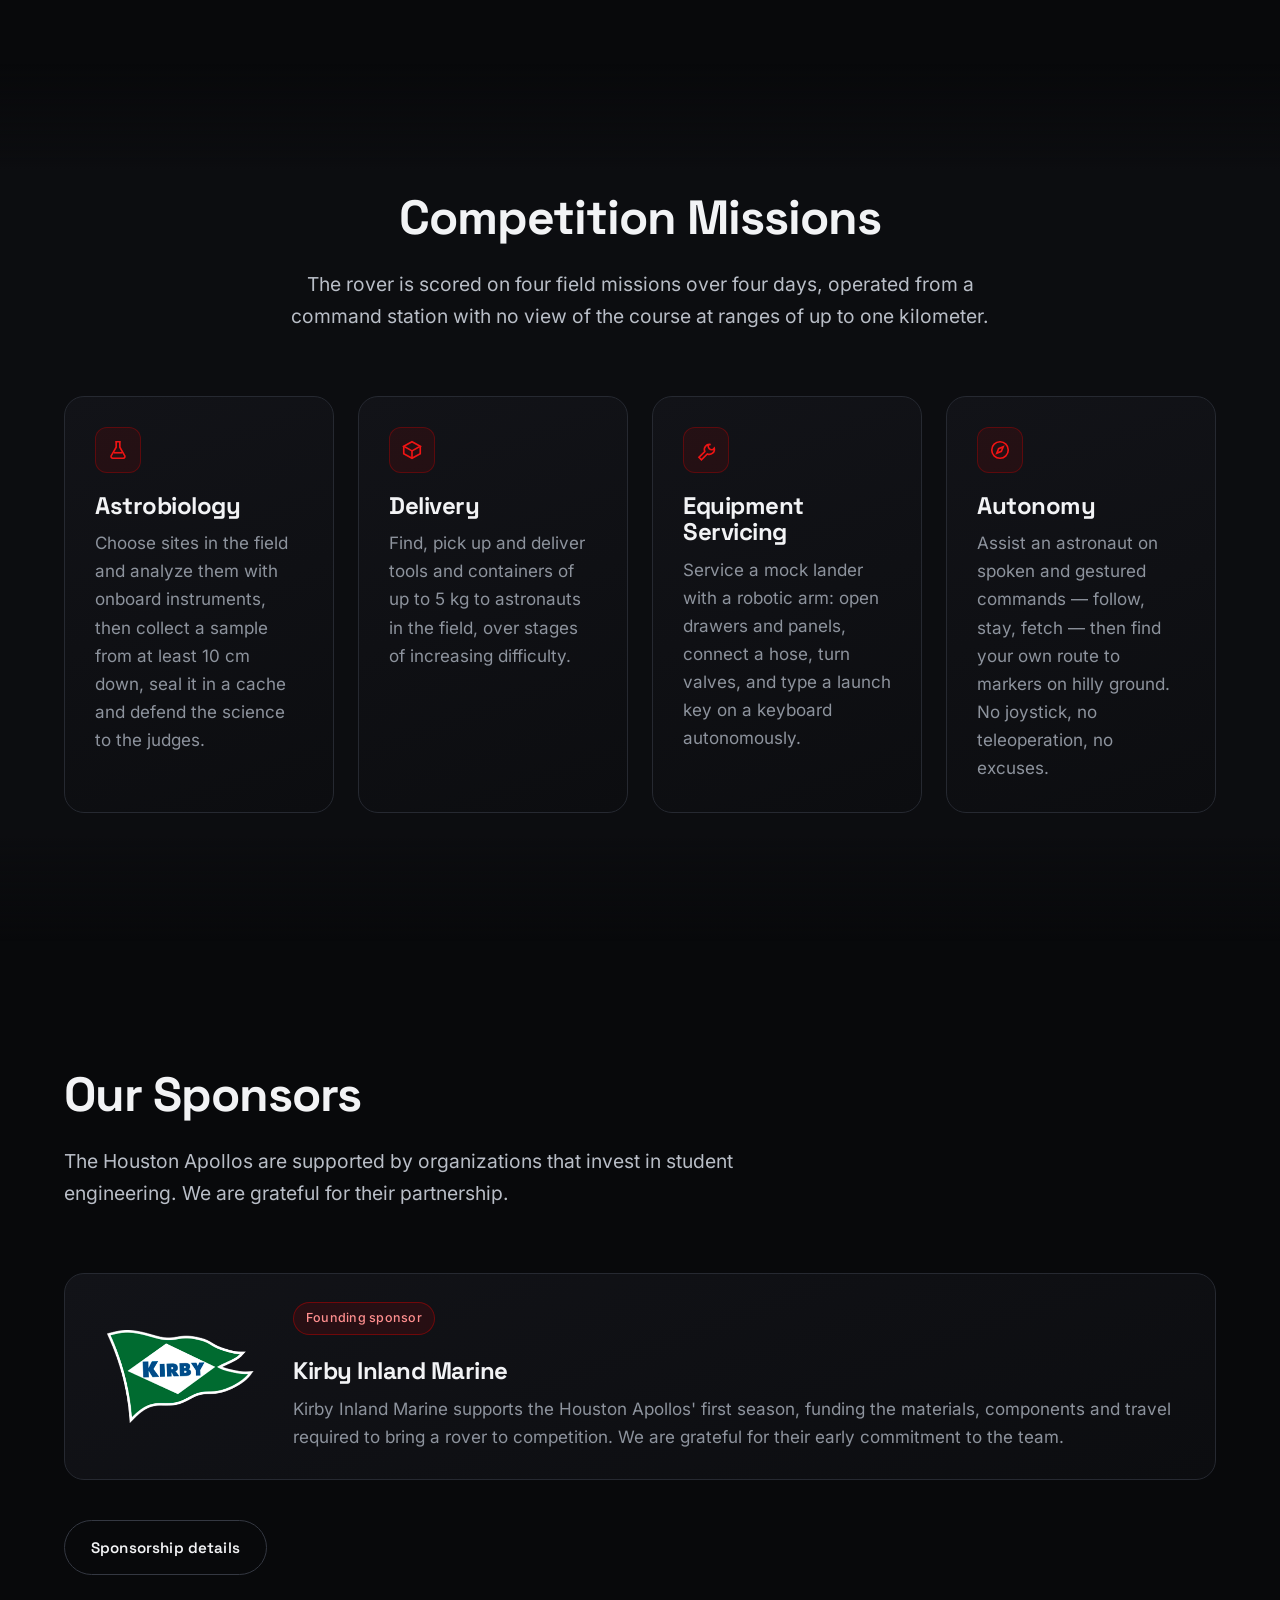
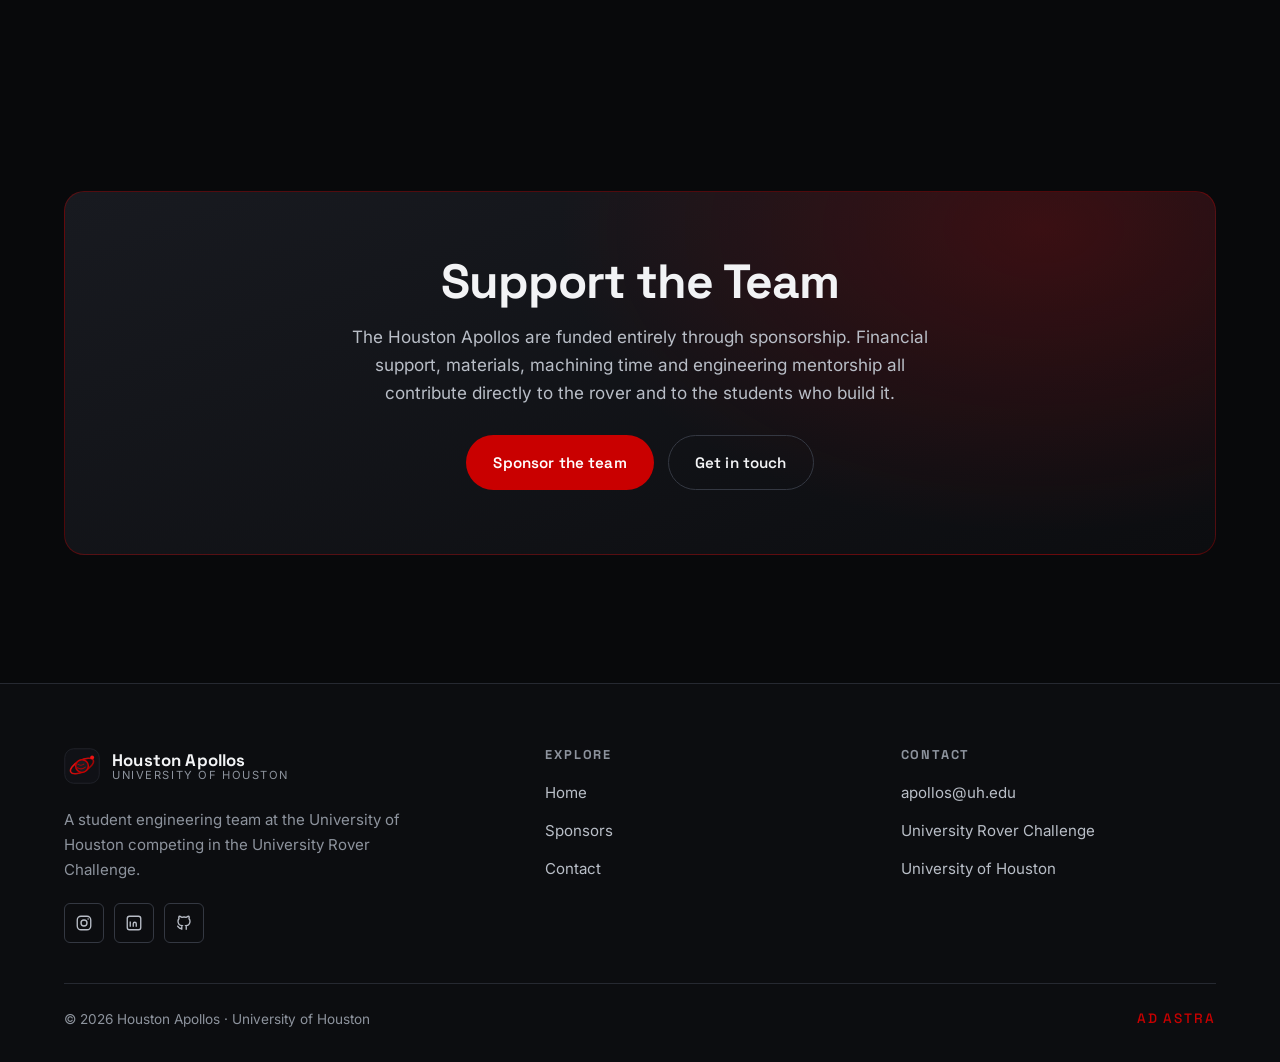
==== commit 15e08802: "Rewrite section headings in a formal register The pages read as generated because of two habits, bot" ====
--- a/index.html
+++ b/index.html
@@ -89,12 +89,13 @@
     <div class="container">
       <div class="split">
         <div class="reveal">
-          <p class="eyebrow">Our mission</p>
-          <h2>Build the rover that would keep astronauts alive.</h2>
+          <h2>About the Team</h2>
           <p class="lead">
-            The University Rover Challenge asks students to build the next generation of
-            Mars rovers &mdash; machines capable of working alongside human crews on the
-            surface of another world. Every design decision we make answers to that premise.
+            The Houston Apollos are a student-led engineering team at the University of
+            Houston. We design, build and operate a rover for the University Rover
+            Challenge, an international competition in which students build the machines
+            that would work alongside astronauts on the surface of Mars. Every design
+            decision we make answers to that standard.
           </p>
           <ul class="checklist">
             <li>Every part designed, machined, wired and coded by students.</li>
@@ -108,8 +109,7 @@
         </div>
 
         <div class="split__media reveal" data-delay="1">
-          <p class="eyebrow">The competition</p>
-          <h3 style="margin-bottom:18px">University Rover Challenge</h3>
+          <h3 style="margin-bottom:18px">The Competition</h3>
           <p class="muted" style="font-size:.95rem">
             Hosted by The Mars Society at the Mars Desert Research Station near
             Hanksville, Utah. Teams are scored on four field missions and a System
@@ -143,11 +143,10 @@
   <section class="section section--alt" id="missions">
     <div class="container">
       <div class="section-head section-head--center">
-        <p class="eyebrow">Four missions, one rover</p>
-        <h2>What the rover has to do</h2>
+        <h2>Competition Missions</h2>
         <p class="lead" style="margin-inline:auto">
-          Four field missions across four days in the Utah desert &mdash; driven from a
-          command station with no view of the course, up to a kilometre away.
+          The rover is scored on four field missions over four days, operated from a
+          command station with no view of the course at ranges of up to one kilometer.
         </p>
       </div>
 
@@ -158,7 +157,7 @@
           </div>
           <h3>Astrobiology</h3>
           <p class="muted">
-            Choose sites in the field and analyse them with onboard instruments, then
+            Choose sites in the field and analyze them with onboard instruments, then
             collect a sample from at least 10&nbsp;cm down, seal it in a cache and defend
             the science to the judges.
           </p>
@@ -179,7 +178,7 @@
           <div class="card__icon" aria-hidden="true">
             <svg viewBox="0 0 24 24" fill="none" stroke="currentColor" stroke-width="1.8"><path d="M14.5 6.5a4 4 0 0 0 5 5L21 10a5.5 5.5 0 0 1-7.6 6.3L7 22.7 4.3 20l6.4-6.4A5.5 5.5 0 0 1 17 6l-2.5.5z"/></svg>
           </div>
-          <h3>Equipment servicing</h3>
+          <h3>Equipment Servicing</h3>
           <p class="muted">
             Service a mock lander with a robotic arm: open drawers and panels, connect a
             hose, turn valves, and type a launch key on a keyboard autonomously.
@@ -205,11 +204,10 @@
   <section class="section" id="sponsors">
     <div class="container">
       <div class="section-head">
-        <p class="eyebrow">Backed by</p>
-        <h2>Our sponsor</h2>
+        <h2>Our Sponsors</h2>
         <p class="lead">
-          Student teams run on the people who believe in them before there is anything to
-          show. We are grateful to the company that backed ours first.
+          The Houston Apollos are supported by organizations that invest in student
+          engineering. We are grateful for their partnership.
         </p>
       </div>
 
@@ -224,10 +222,9 @@
             <p class="tag tag--scarlet">Founding sponsor</p>
             <h3>Kirby Inland Marine</h3>
             <p class="muted">
-              Kirby backs our first season &mdash; the materials, the components and the
-              travel that turn a design review into a rover in the Utah desert. They were
-              the first to take a chance on this team, and we would not be building
-              without them.
+              Kirby Inland Marine supports the Houston Apollos' first season, funding the
+              materials, components and travel required to bring a rover to competition.
+              We are grateful for their early commitment to the team.
             </p>
           </div>
         </article>
@@ -243,12 +240,11 @@
   <section class="section section--tight">
     <div class="container">
       <div class="cta-band reveal">
-        <p class="eyebrow" style="justify-content:center">Ad astra</p>
-        <h2>Help us get to Utah</h2>
+        <h2>Support the Team</h2>
         <p>
-          Every bearing, motor controller and plane ticket is paid for by people who
-          believe in students building hard things. Cash, materials or machining time
-          &mdash; all of it moves this rover closer to the desert.
+          The Houston Apollos are funded entirely through sponsorship. Financial support,
+          materials, machining time and engineering mentorship all contribute directly to
+          the rover and to the students who build it.
         </p>
         <div class="btn-row">
           <a class="btn" href="sponsors.html">Sponsor the team</a>
--- a/assets/css/style.css
+++ b/assets/css/style.css
@@ -201,35 +201,6 @@
 .section-head--center {
   margin-inline: auto;
   text-align: center;
-}
-
-.eyebrow {
-  display: inline-flex;
-  align-items: center;
-  gap: 10px;
-  font-family: var(--font-display);
-  font-size: 0.78rem;
-  font-weight: 600;
-  letter-spacing: 0.18em;
-  text-transform: uppercase;
-  color: var(--scarlet-bright);
-  margin-bottom: 18px;
-}
-
-.eyebrow::before {
-  content: "";
-  width: 28px;
-  height: 2px;
-  background: var(--scarlet);
-  flex: none;
-}
-
-.section-head--center .eyebrow::after {
-  content: "";
-  width: 28px;
-  height: 2px;
-  background: var(--scarlet);
-  flex: none;
 }
 
 .lead {
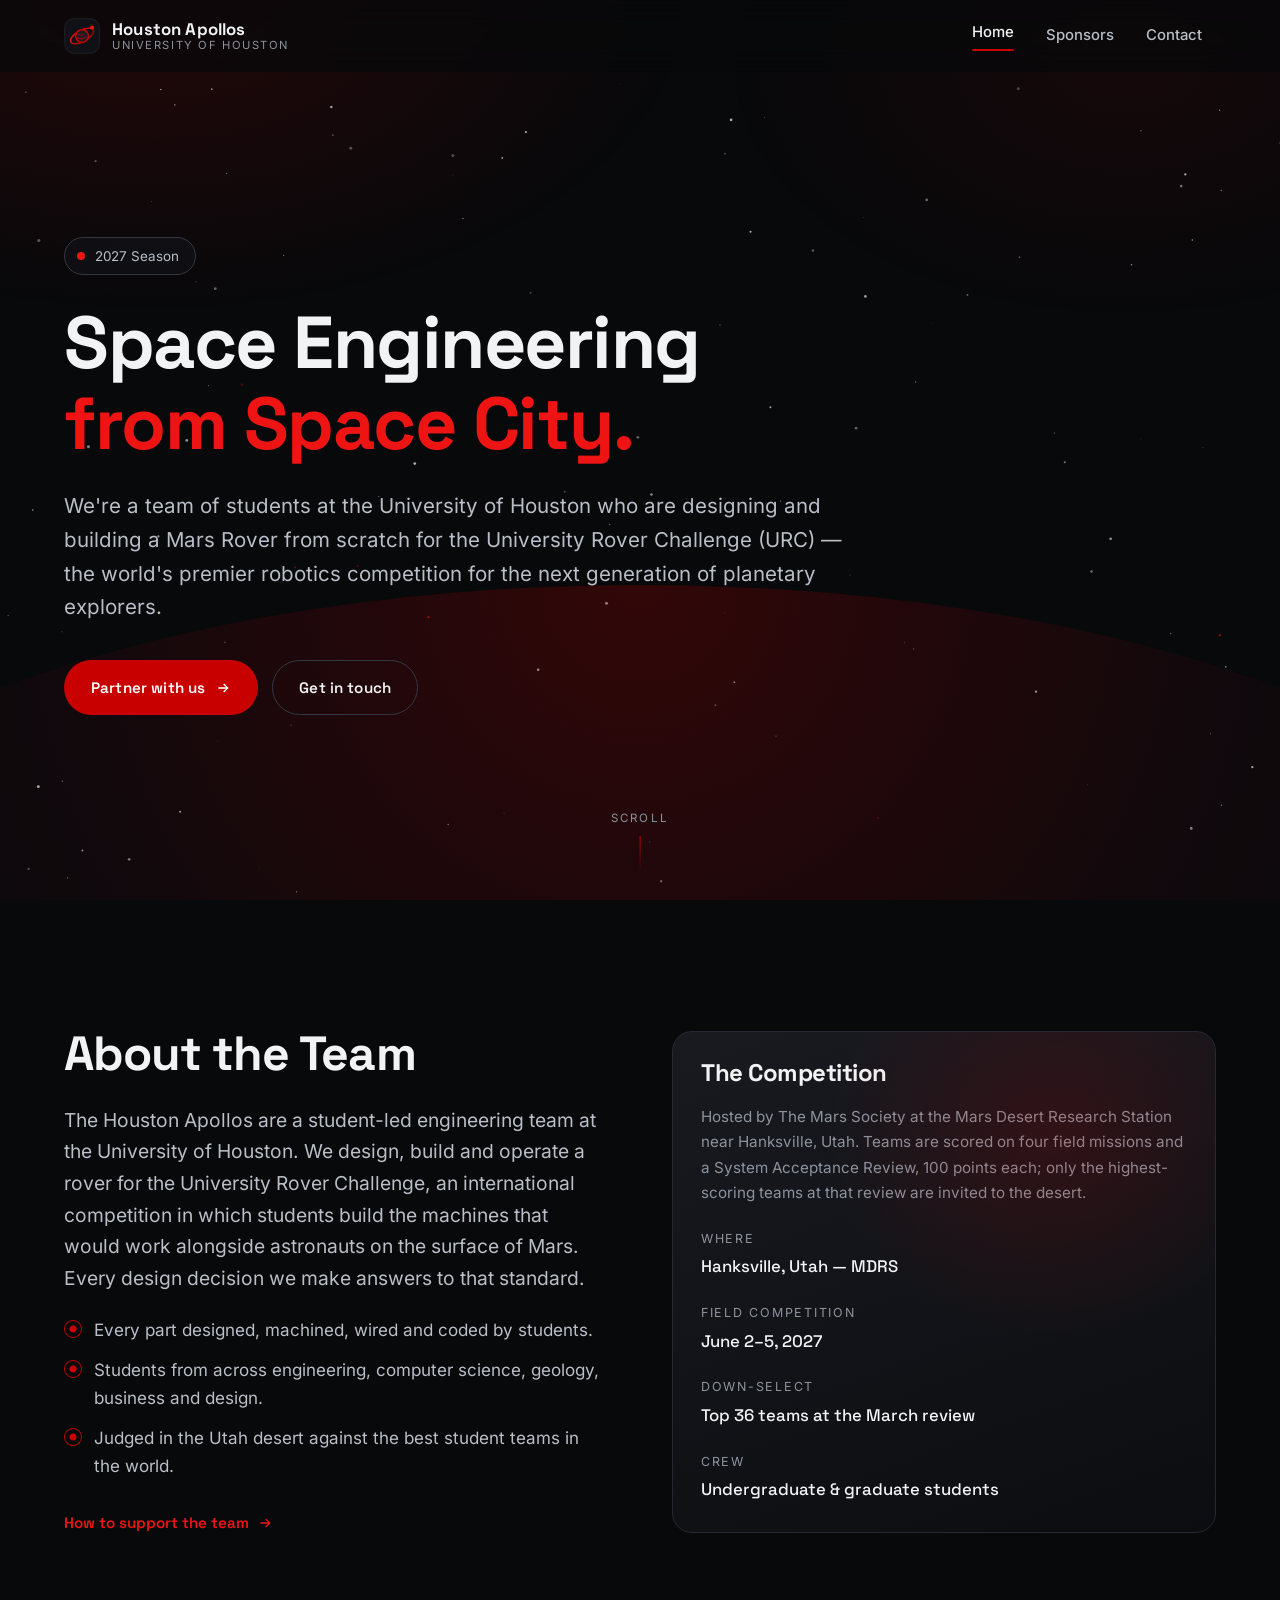
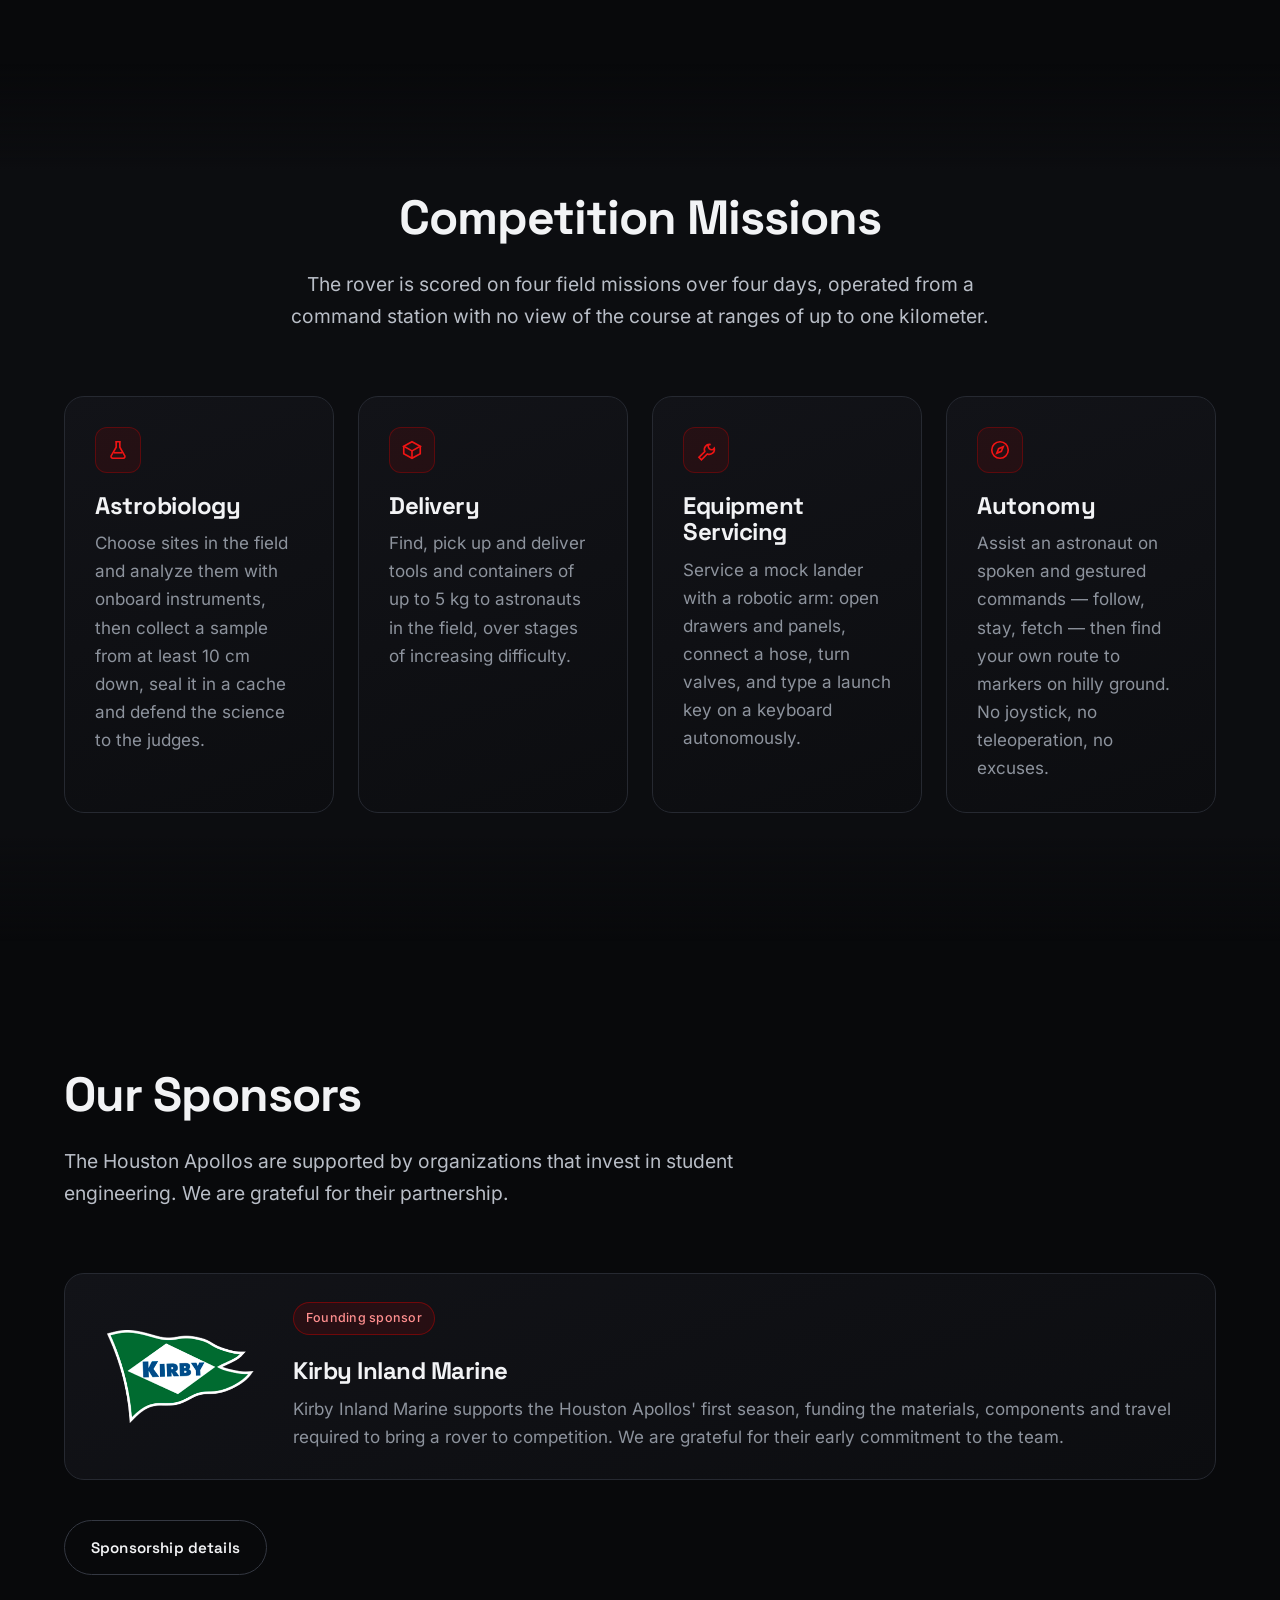
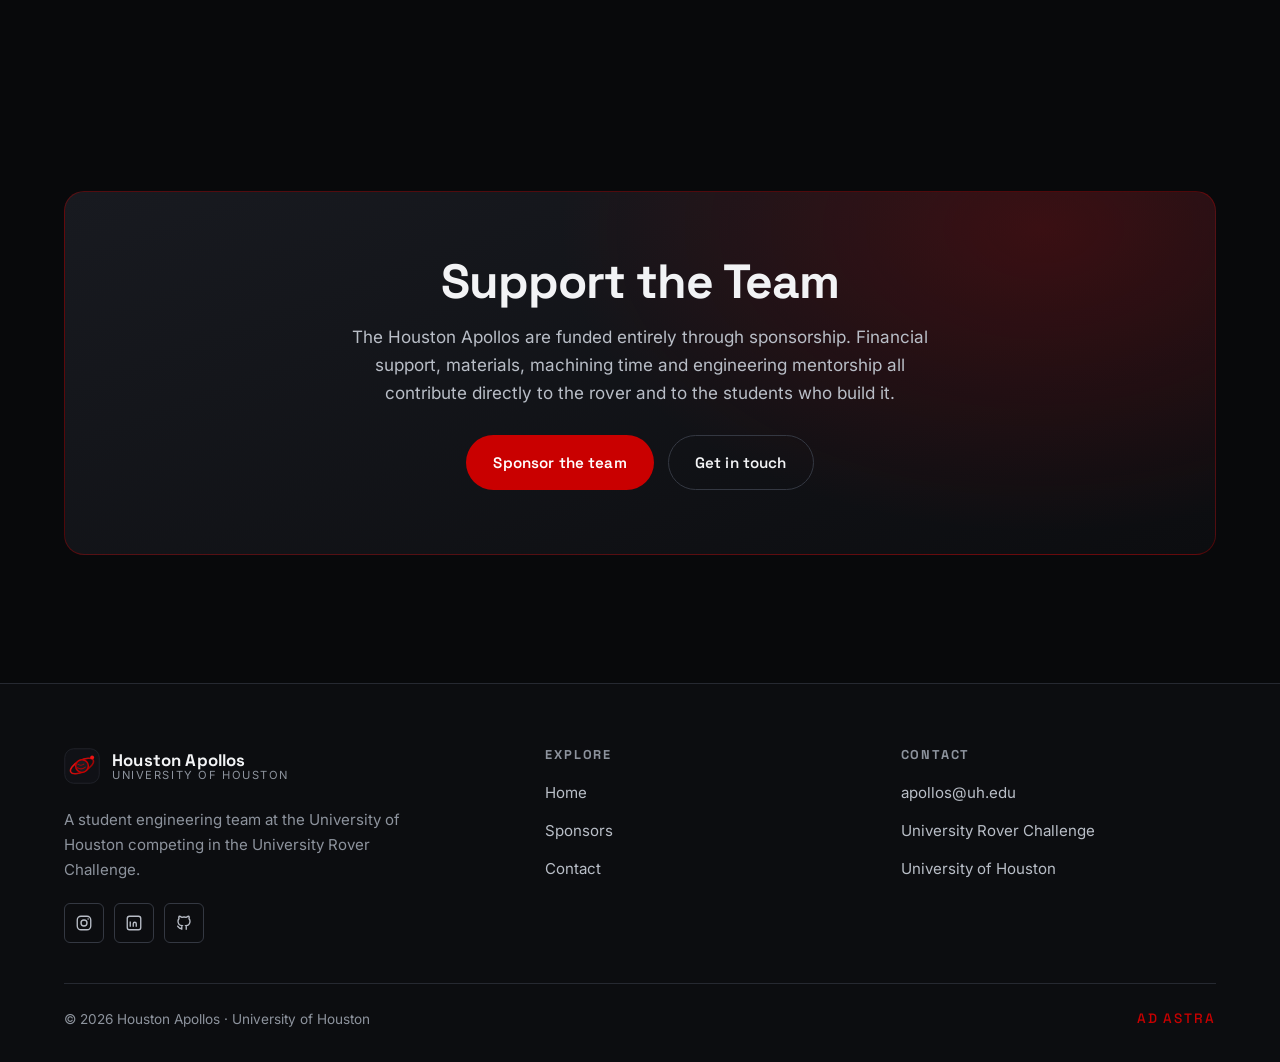
==== commit 4976051f: "Remove the duplicate "Partner with us" header button It sat beside the Sponsors nav link and led to " ====
--- a/index.html
+++ b/index.html
@@ -43,7 +43,6 @@
       <a href="index.html" aria-current="page">Home</a>
       <a href="sponsors.html">Sponsors</a>
       <a href="contact.html">Contact</a>
-      <a class="btn btn--sm header-cta" href="sponsors.html">Partner with us</a>
     </nav>
   </div>
 </header>
--- a/assets/css/style.css
+++ b/assets/css/style.css
@@ -428,10 +428,6 @@
   border-radius: 2px;
 }
 
-.header-cta {
-  margin-left: 8px;
-}
-
 .nav-toggle {
   display: none;
   width: 44px;
@@ -1178,14 +1174,6 @@
     color: var(--scarlet-bright);
   }
 
-  .nav .btn {
-    margin-top: 16px;
-    padding: 15px 22px;
-    border-bottom: 0;
-    border-radius: 999px;
-    color: #fff;
-  }
-
   .hero {
     min-height: auto;
     padding: 56px 0 96px;
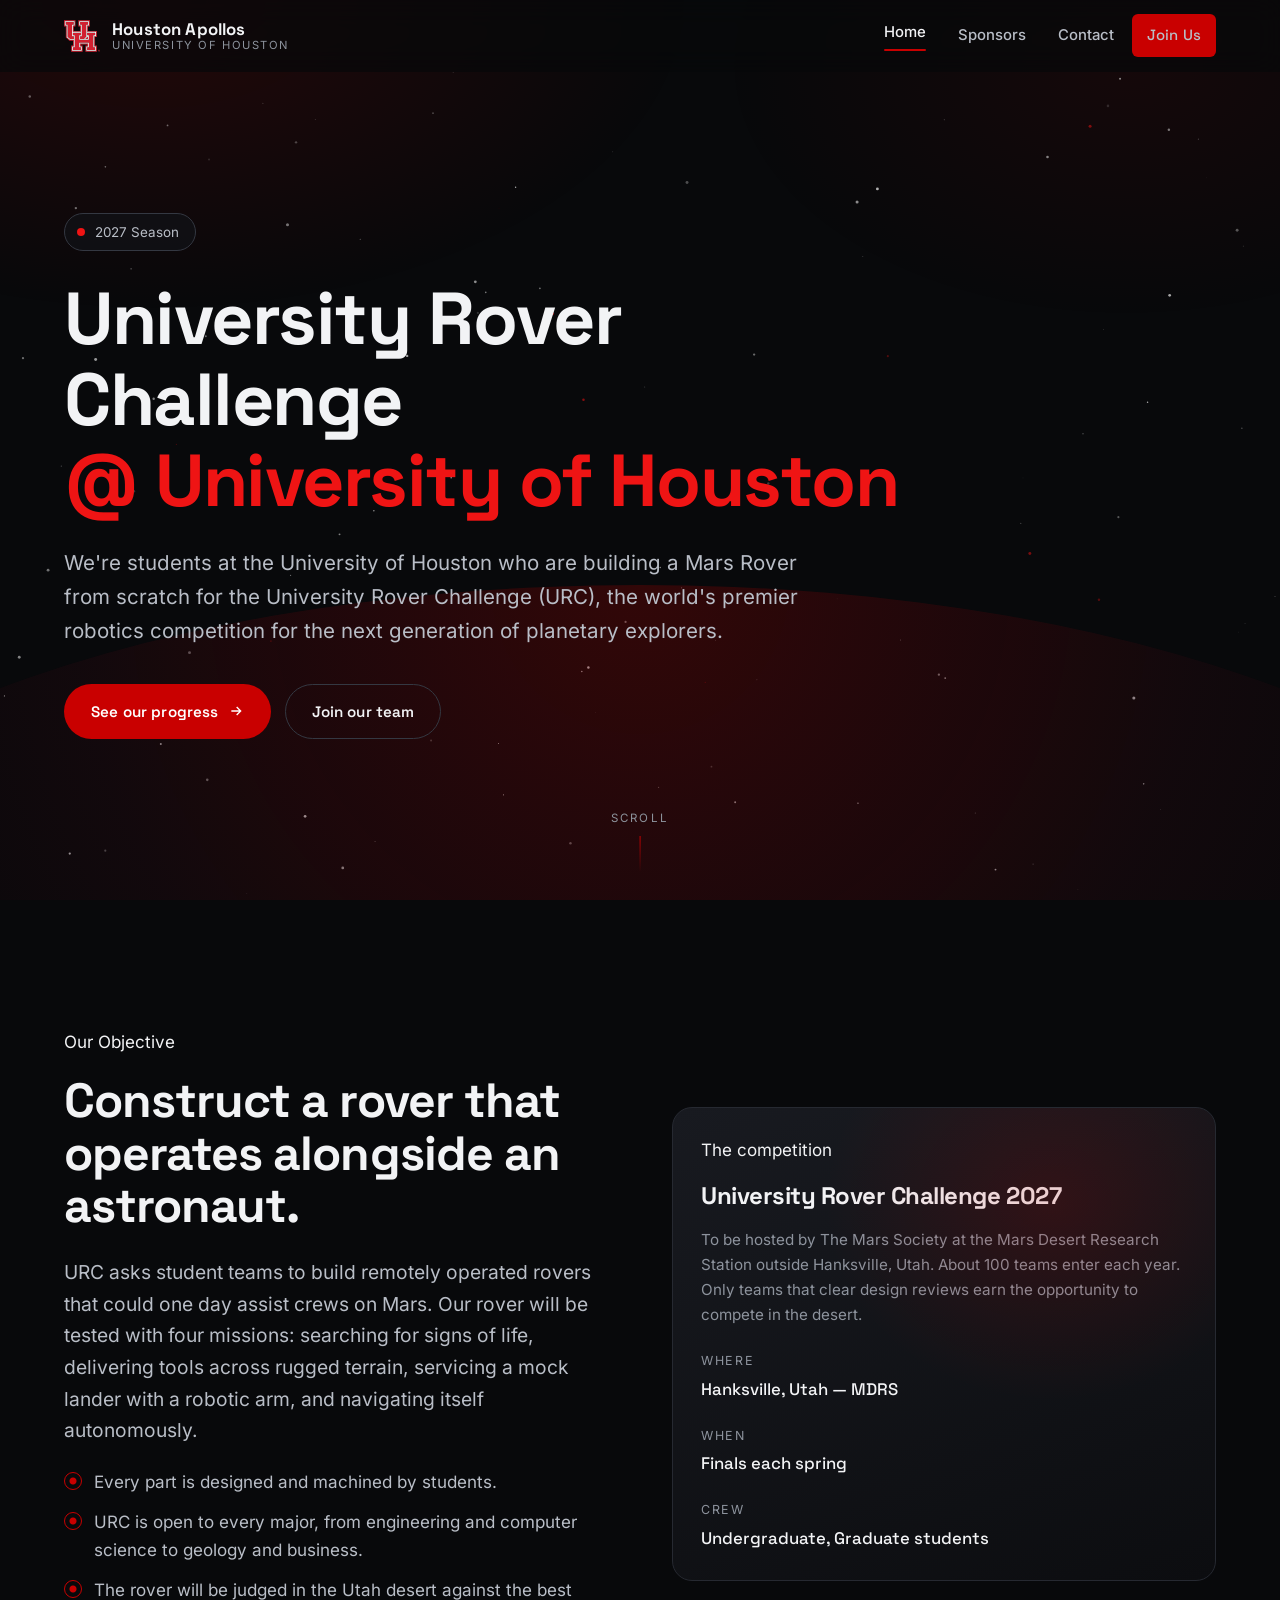
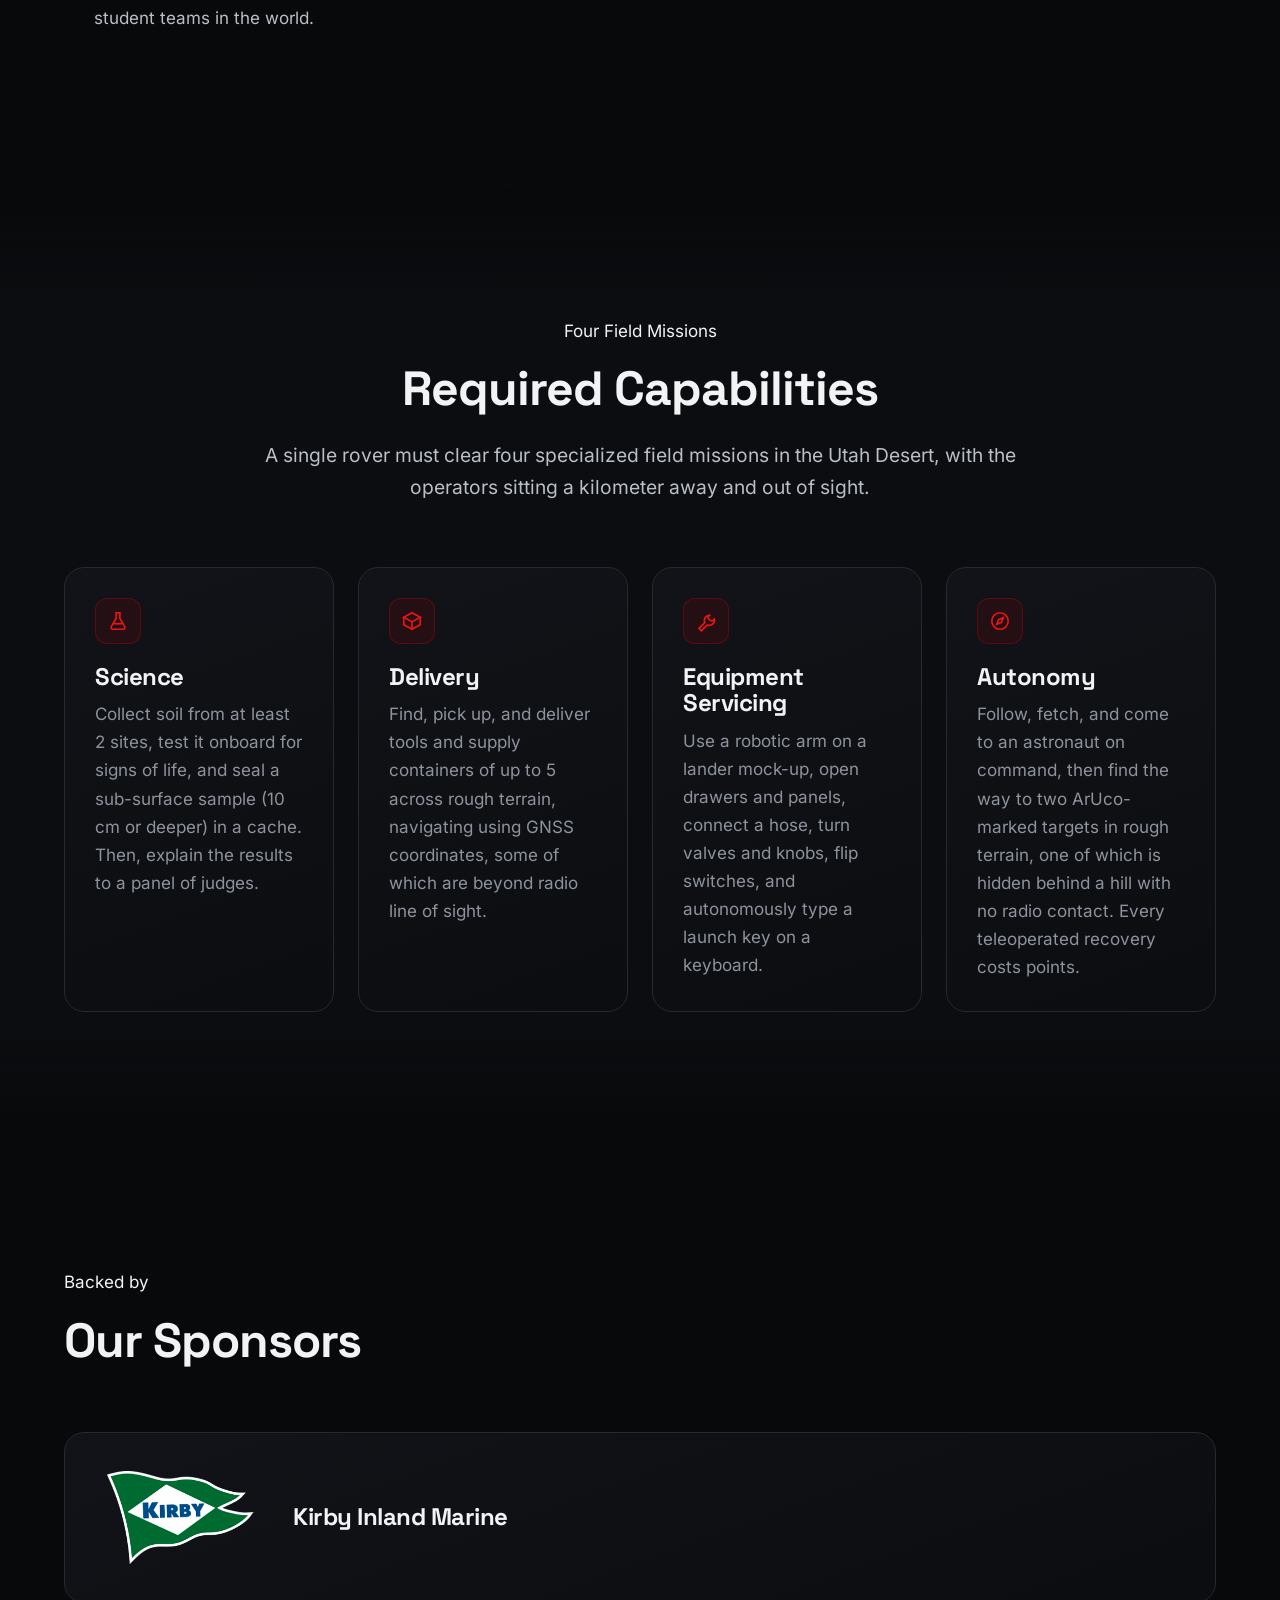
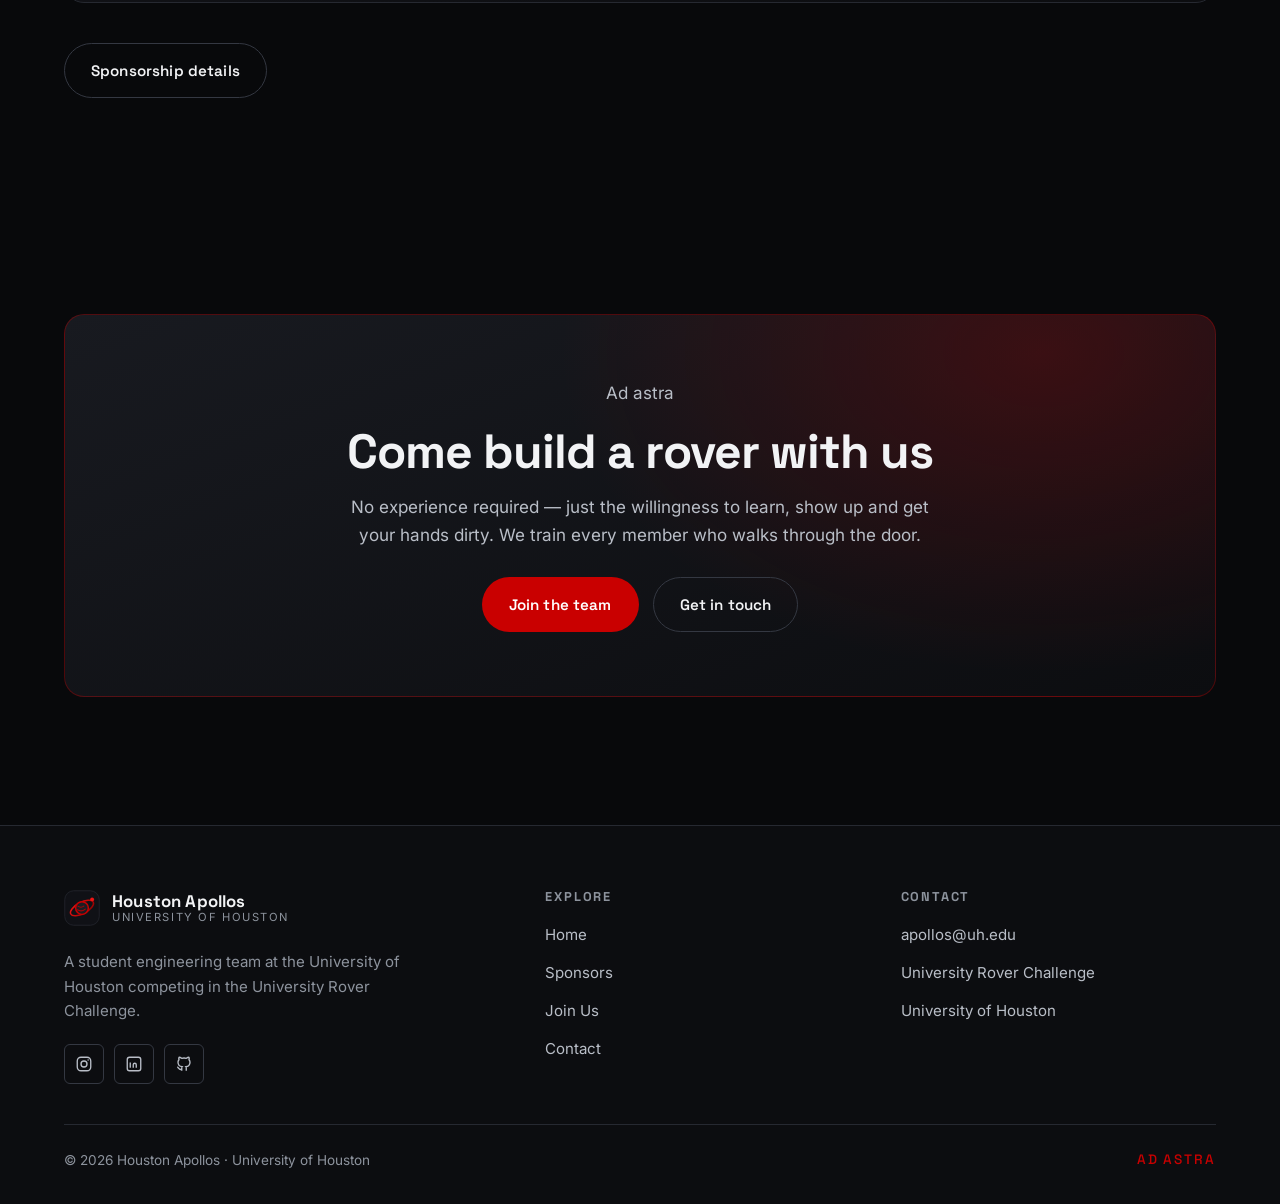
==== commit 093b308a: "Update logo and decent bit of text/content" ====
--- a/index.html
+++ b/index.html
@@ -6,12 +6,12 @@
 <title>Houston Apollos — University of Houston Mars rover team</title>
 <meta name="description" content="The University of Houston's student team building a Mars rover for the University Rover Challenge.">
 <meta name="theme-color" content="#08090b">
-<link rel="icon" href="assets/img/favicon.svg" type="image/svg+xml">
+<link rel="icon" href="assets/img/uh_red.svg" type="image/svg+xml">
 
 <!-- Social preview. EDIT: make og:image absolute once you have a domain. -->
 <meta property="og:type" content="website">
 <meta property="og:site_name" content="Houston Apollos">
-<meta property="og:title" content="Houston Apollos — University of Houston Mars rover team">
+<meta property="og:title" content="Houston Apollos — URC">
 <meta property="og:description" content="The University of Houston's student team building a Mars rover for the University Rover Challenge.">
 <meta property="og:image" content="assets/img/social-card.png">
 <meta property="og:image:width" content="1200">
@@ -30,7 +30,7 @@
 <header class="site-header">
   <div class="container">
     <a class="brand" href="index.html">
-      <img class="brand__mark" src="assets/img/logo.svg" alt="" width="36" height="36">
+      <img class="brand__mark" src="assets/img/uh_red.svg" alt="" width="36" height="36">
       <span class="brand__text">
         <span class="brand__name">Houston Apollos</span>
         <span class="brand__sub">University of Houston</span>
@@ -43,6 +43,7 @@
       <a href="index.html" aria-current="page">Home</a>
       <a href="sponsors.html">Sponsors</a>
       <a href="contact.html">Contact</a>
+      <a class="btn btn--sm header-cta" href="join.html">Join Us</a>
     </nav>
   </div>
 </header>
@@ -60,20 +61,20 @@
           2027 Season
         </p>
         <h1>
-          Space Engineering
-          <span class="accent">from Space City.</span>
+          University Rover Challenge
+          <span class="accent">@ University of Houston</span>
         </h1>
         <p class="hero__lead">
-          We're a team of students at the University of Houston who are designing and building a
-          Mars Rover from scratch for the University Rover Challenge (URC) — the world's premier
+          We're students at the University of Houston who are building a 
+          Mars Rover from scratch for the University Rover Challenge (URC), the world's premier 
           robotics competition for the next generation of planetary explorers.
         </p>
         <div class="btn-row">
-          <a class="btn" href="sponsors.html">
-            Partner with us
+          <a class="btn" href="rover.html">
+            See our progress
             <svg width="16" height="16" viewBox="0 0 24 24" fill="none" stroke="currentColor" stroke-width="2" aria-hidden="true"><path d="M5 12h14M13 6l6 6-6 6"/></svg>
           </a>
-          <a class="btn btn--ghost" href="contact.html">Get in touch</a>
+          <a class="btn btn--ghost" href="join.html">Join our team</a>
         </div>
       </div>
     </div>
@@ -88,32 +89,28 @@
     <div class="container">
       <div class="split">
         <div class="reveal">
-          <h2>About the Team</h2>
+          <p class="eyebrow">Our Objective</p>
+          <h2>Construct a rover that operates alongside an astronaut.</h2>
           <p class="lead">
-            The Houston Apollos are a student-led engineering team at the University of
-            Houston. We design, build and operate a rover for the University Rover
-            Challenge, an international competition in which students build the machines
-            that would work alongside astronauts on the surface of Mars. Every design
-            decision we make answers to that standard.
+            URC asks student teams to build remotely operated rovers that could one day 
+            assist crews on Mars. Our rover will be tested with four missions: searching
+            for signs of life, delivering tools across rugged terrain, servicing a mock lander
+            with a robotic arm, and navigating itself autonomously.
           </p>
           <ul class="checklist">
-            <li>Every part designed, machined, wired and coded by students.</li>
-            <li>Students from across engineering, computer science, geology, business and design.</li>
-            <li>Judged in the Utah desert against the best student teams in the world.</li>
-          </ul>
-          <a class="arrow-link" href="sponsors.html">
-            How to support the team
-            <svg width="16" height="16" viewBox="0 0 24 24" fill="none" stroke="currentColor" stroke-width="2" aria-hidden="true"><path d="M5 12h14M13 6l6 6-6 6"/></svg>
+            <li>Every part is designed and machined by students.</li>
+            <li>URC is open to every major, from engineering and computer science to geology and business.</li>
+            <li>The rover will be judged in the Utah desert against the best student teams in the world.</li>
           </a>
         </div>
 
         <div class="split__media reveal" data-delay="1">
-          <h3 style="margin-bottom:18px">The Competition</h3>
+          <p class="eyebrow">The competition</p>
+          <h3 style="margin-bottom:18px">University Rover Challenge 2027</h3>
           <p class="muted" style="font-size:.95rem">
-            Hosted by The Mars Society at the Mars Desert Research Station near
-            Hanksville, Utah. Teams are scored on four field missions and a System
-            Acceptance Review, 100 points each; only the highest-scoring teams at that
-            review are invited to the desert.
+            To be hosted by The Mars Society at the Mars Desert Research Station outside
+            Hanksville, Utah. About 100 teams enter each year. Only teams that
+            clear design reviews earn the opportunity to compete in the desert.
           </p>
           <dl class="contact-list" style="margin-top:24px">
             <div>
@@ -121,16 +118,12 @@
               <dd class="value" style="margin:0">Hanksville, Utah &mdash; MDRS</dd>
             </div>
             <div>
-              <dt class="label">Field competition</dt>
-              <dd class="value" style="margin:0">June 2&ndash;5, 2027</dd>
-            </div>
-            <div>
-              <dt class="label">Down-select</dt>
-              <dd class="value" style="margin:0">Top 36 teams at the March review</dd>
+              <dt class="label">When</dt>
+              <dd class="value" style="margin:0">Finals each spring</dd>
             </div>
             <div>
               <dt class="label">Crew</dt>
-              <dd class="value" style="margin:0">Undergraduate &amp; graduate students</dd>
+              <dd class="value" style="margin:0">Undergraduate, Graduate students</dd>
             </div>
           </dl>
         </div>
@@ -142,10 +135,11 @@
   <section class="section section--alt" id="missions">
     <div class="container">
       <div class="section-head section-head--center">
-        <h2>Competition Missions</h2>
+        <p class="eyebrow">Four Field Missions</p>
+        <h2>Required Capabilities</h2>
         <p class="lead" style="margin-inline:auto">
-          The rover is scored on four field missions over four days, operated from a
-          command station with no view of the course at ranges of up to one kilometer.
+          A single rover must clear four specialized field missions in the Utah
+          Desert, with the operators sitting a kilometer away and out of sight.
         </p>
       </div>
 
@@ -154,11 +148,11 @@
           <div class="card__icon" aria-hidden="true">
             <svg viewBox="0 0 24 24" fill="none" stroke="currentColor" stroke-width="1.8"><path d="M9 3h6M10 3v6l-5.5 9.5A2 2 0 0 0 6.2 21h11.6a2 2 0 0 0 1.7-2.5L14 9V3"/><path d="M7.5 15h9"/></svg>
           </div>
-          <h3>Astrobiology</h3>
+          <h3>Science</h3>
           <p class="muted">
-            Choose sites in the field and analyze them with onboard instruments, then
-            collect a sample from at least 10&nbsp;cm down, seal it in a cache and defend
-            the science to the judges.
+            Collect soil from at least 2 sites, test it onboard for signs of life,
+            and seal a sub-surface sample (10 cm or deeper) in a cache. Then, explain
+            the results to a panel of judges.
           </p>
         </article>
 
@@ -168,8 +162,9 @@
           </div>
           <h3>Delivery</h3>
           <p class="muted">
-            Find, pick up and deliver tools and containers of up to 5&nbsp;kg to
-            astronauts in the field, over stages of increasing difficulty.
+            Find, pick up, and deliver tools and supply containers of up to 5
+            across rough terrain, navigating using GNSS coordinates, some of which are
+            beyond radio line of sight.
           </p>
         </article>
 
@@ -179,8 +174,9 @@
           </div>
           <h3>Equipment Servicing</h3>
           <p class="muted">
-            Service a mock lander with a robotic arm: open drawers and panels, connect a
-            hose, turn valves, and type a launch key on a keyboard autonomously.
+            Use a robotic arm on a lander mock-up, open drawers and panels, connect a hose,
+            turn valves and knobs, flip switches, and autonomously type a launch key on
+            a keyboard.
           </p>
         </article>
 
@@ -190,9 +186,9 @@
           </div>
           <h3>Autonomy</h3>
           <p class="muted">
-            Assist an astronaut on spoken and gestured commands &mdash; follow, stay,
-            fetch &mdash; then find your own route to markers on hilly ground. No
-            joystick, no teleoperation, no excuses.
+            Follow, fetch, and come to an astronaut on command, then find the way to two ArUco-marked
+            targets in rough terrain, one of which is hidden behind a hill with no radio contact. 
+            Every teleoperated recovery costs points.
           </p>
         </article>
       </div>
@@ -203,11 +199,8 @@
   <section class="section" id="sponsors">
     <div class="container">
       <div class="section-head">
+        <p class="eyebrow">Backed by</p>
         <h2>Our Sponsors</h2>
-        <p class="lead">
-          The Houston Apollos are supported by organizations that invest in student
-          engineering. We are grateful for their partnership.
-        </p>
       </div>
 
       <div class="sponsor-wall">
@@ -218,13 +211,7 @@
                  width="292" height="184" loading="lazy">
           </a>
           <div class="sponsor__body">
-            <p class="tag tag--scarlet">Founding sponsor</p>
             <h3>Kirby Inland Marine</h3>
-            <p class="muted">
-              Kirby Inland Marine supports the Houston Apollos' first season, funding the
-              materials, components and travel required to bring a rover to competition.
-              We are grateful for their early commitment to the team.
-            </p>
           </div>
         </article>
       </div>
@@ -239,14 +226,14 @@
   <section class="section section--tight">
     <div class="container">
       <div class="cta-band reveal">
-        <h2>Support the Team</h2>
+        <p class="eyebrow" style="justify-content:center">Ad astra</p>
+        <h2>Come build a rover with us</h2>
         <p>
-          The Houston Apollos are funded entirely through sponsorship. Financial support,
-          materials, machining time and engineering mentorship all contribute directly to
-          the rover and to the students who build it.
+          No experience required &mdash; just the willingness to learn, show up and get your
+          hands dirty. We train every member who walks through the door.
         </p>
         <div class="btn-row">
-          <a class="btn" href="sponsors.html">Sponsor the team</a>
+          <a class="btn" href="join.html">Join the team</a>
           <a class="btn btn--ghost" href="contact.html">Get in touch</a>
         </div>
       </div>
@@ -290,6 +277,7 @@
         <ul class="footer-links">
           <li><a href="index.html">Home</a></li>
           <li><a href="sponsors.html">Sponsors</a></li>
+          <li><a href="join.html">Join Us</a></li>
           <li><a href="contact.html">Contact</a></li>
         </ul>
       </div>
